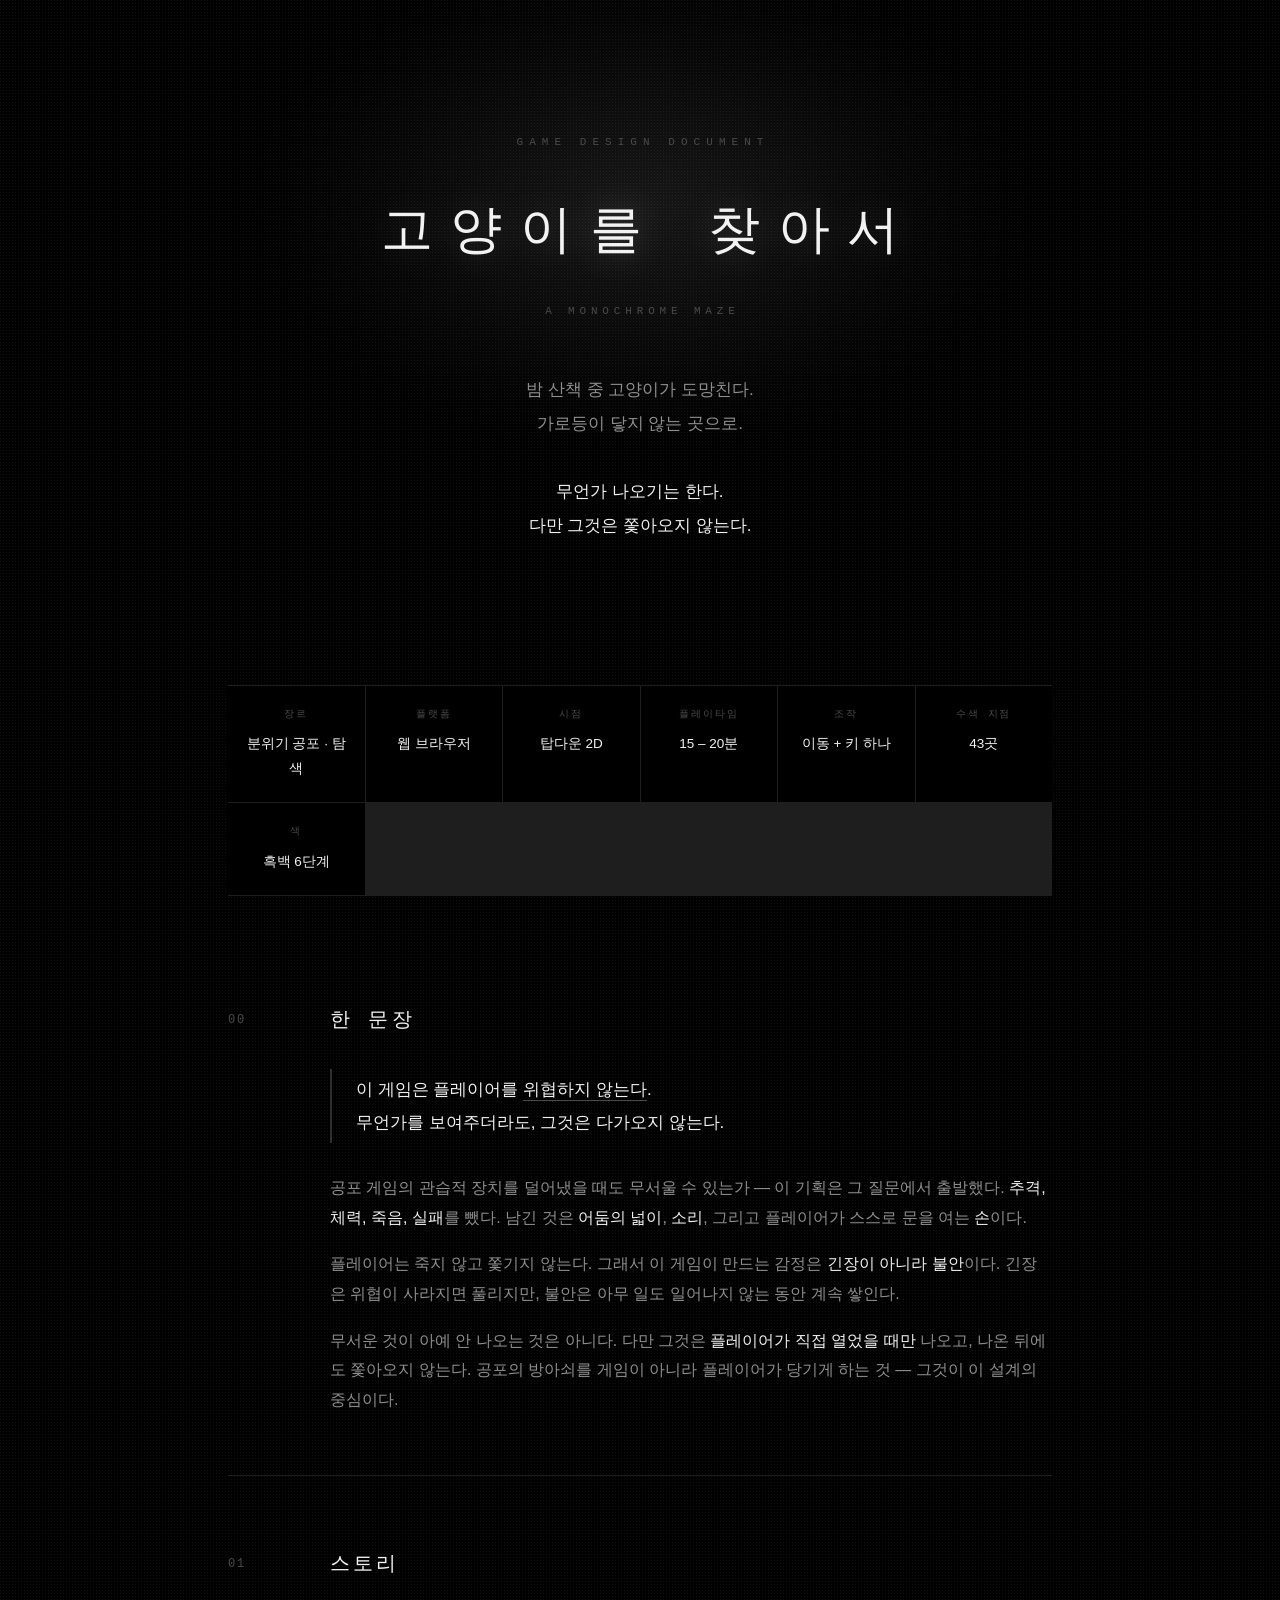
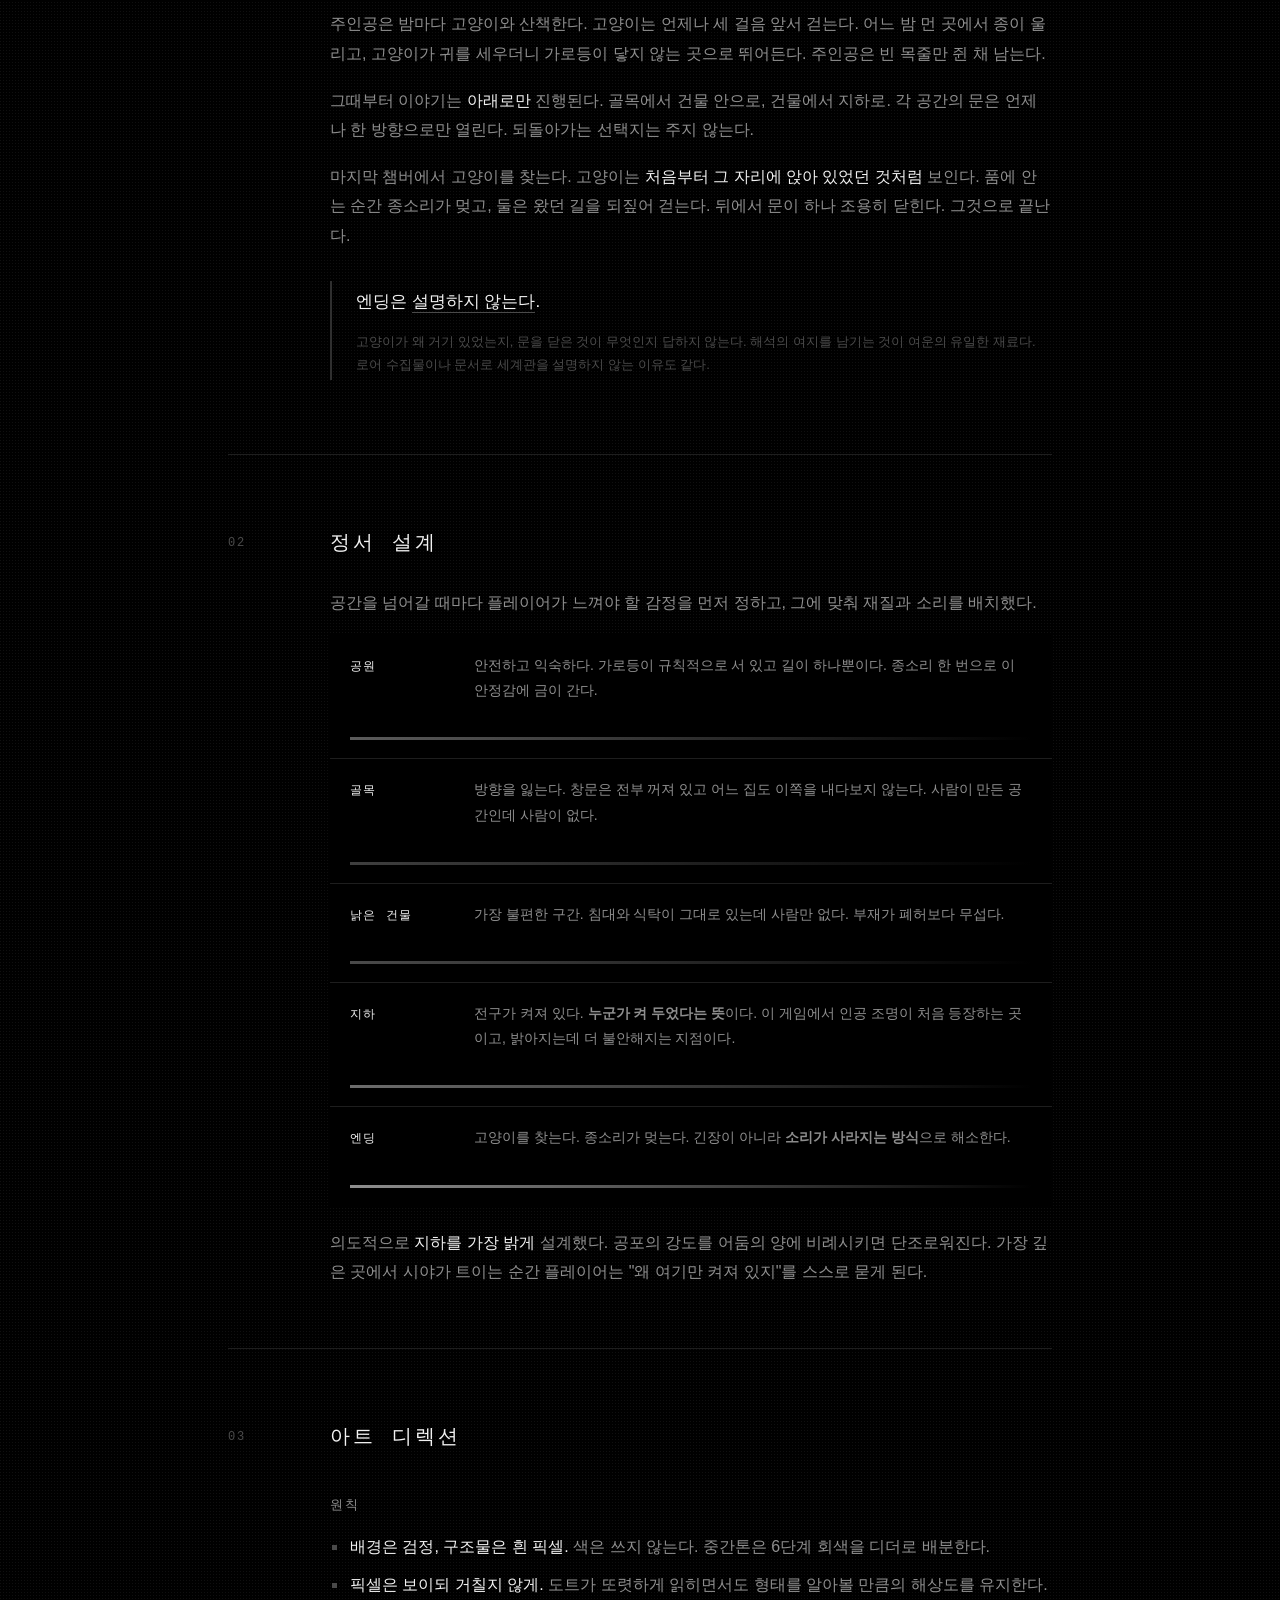
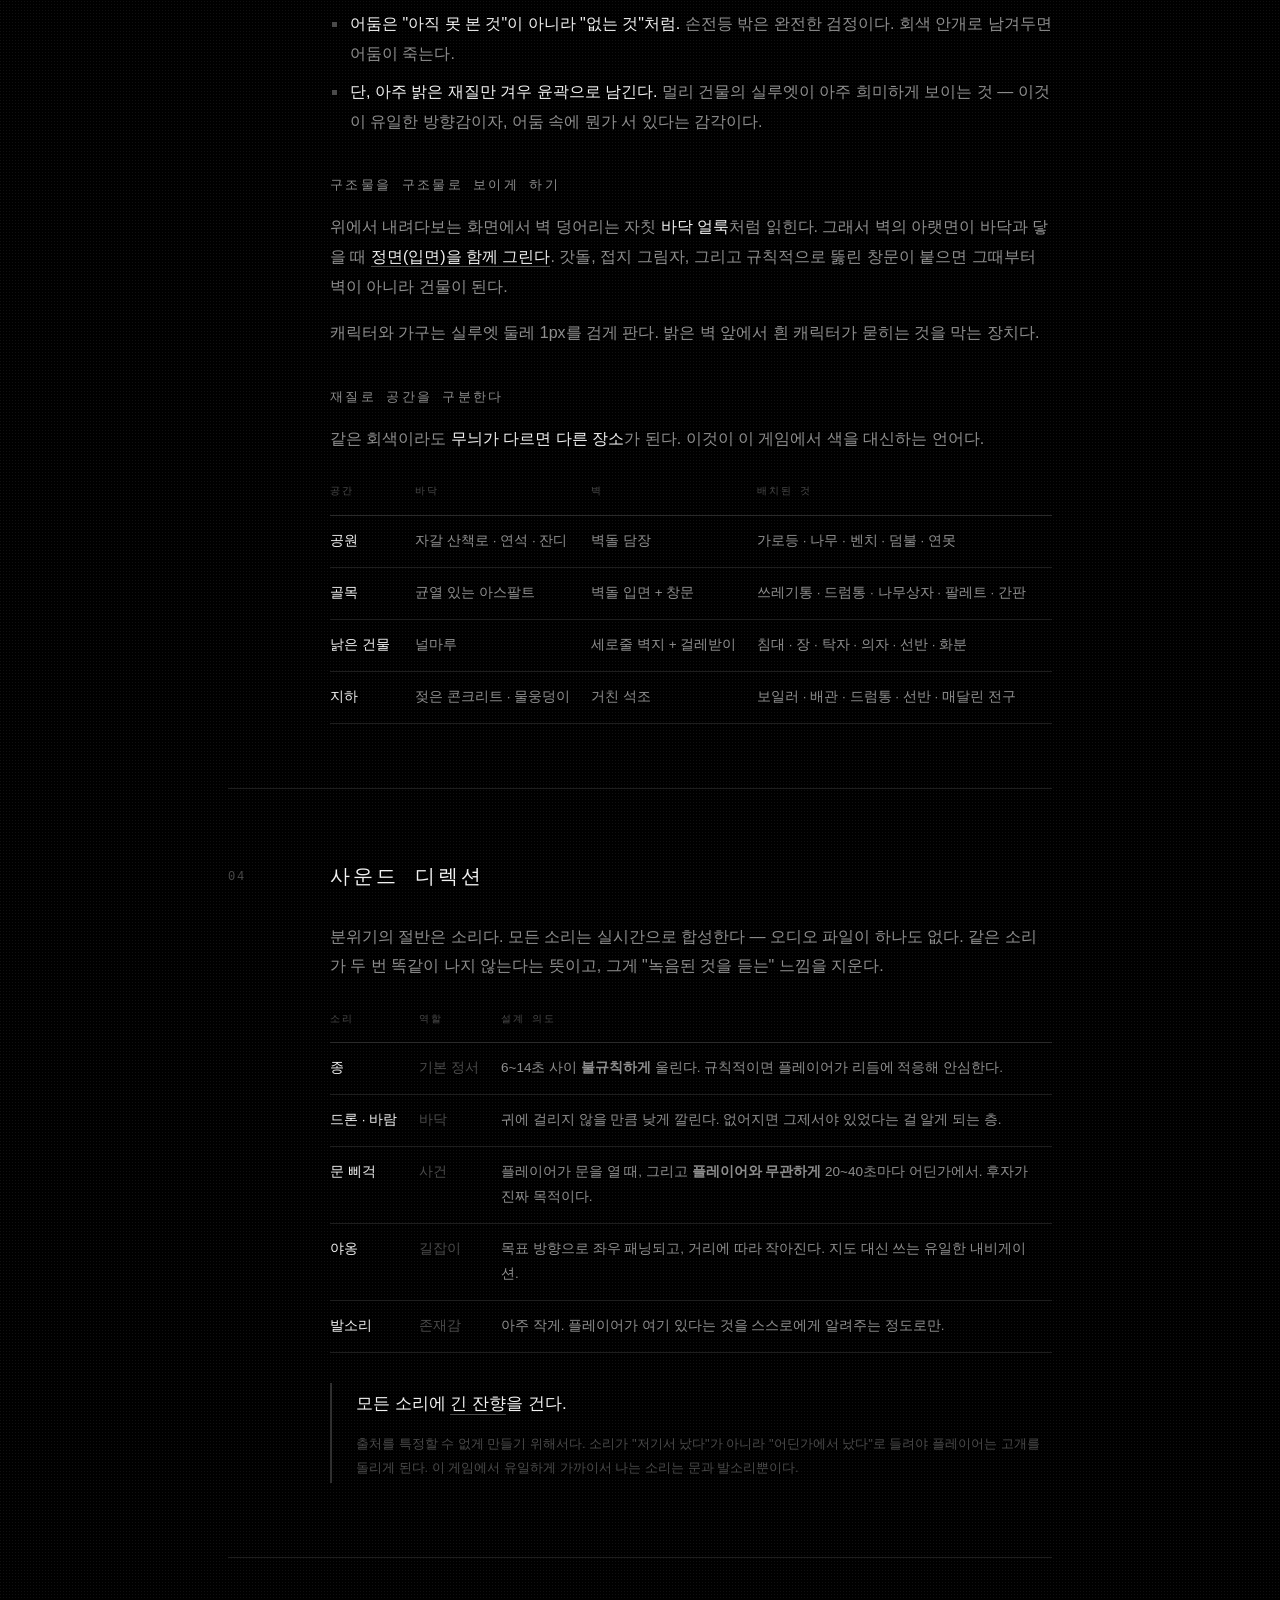
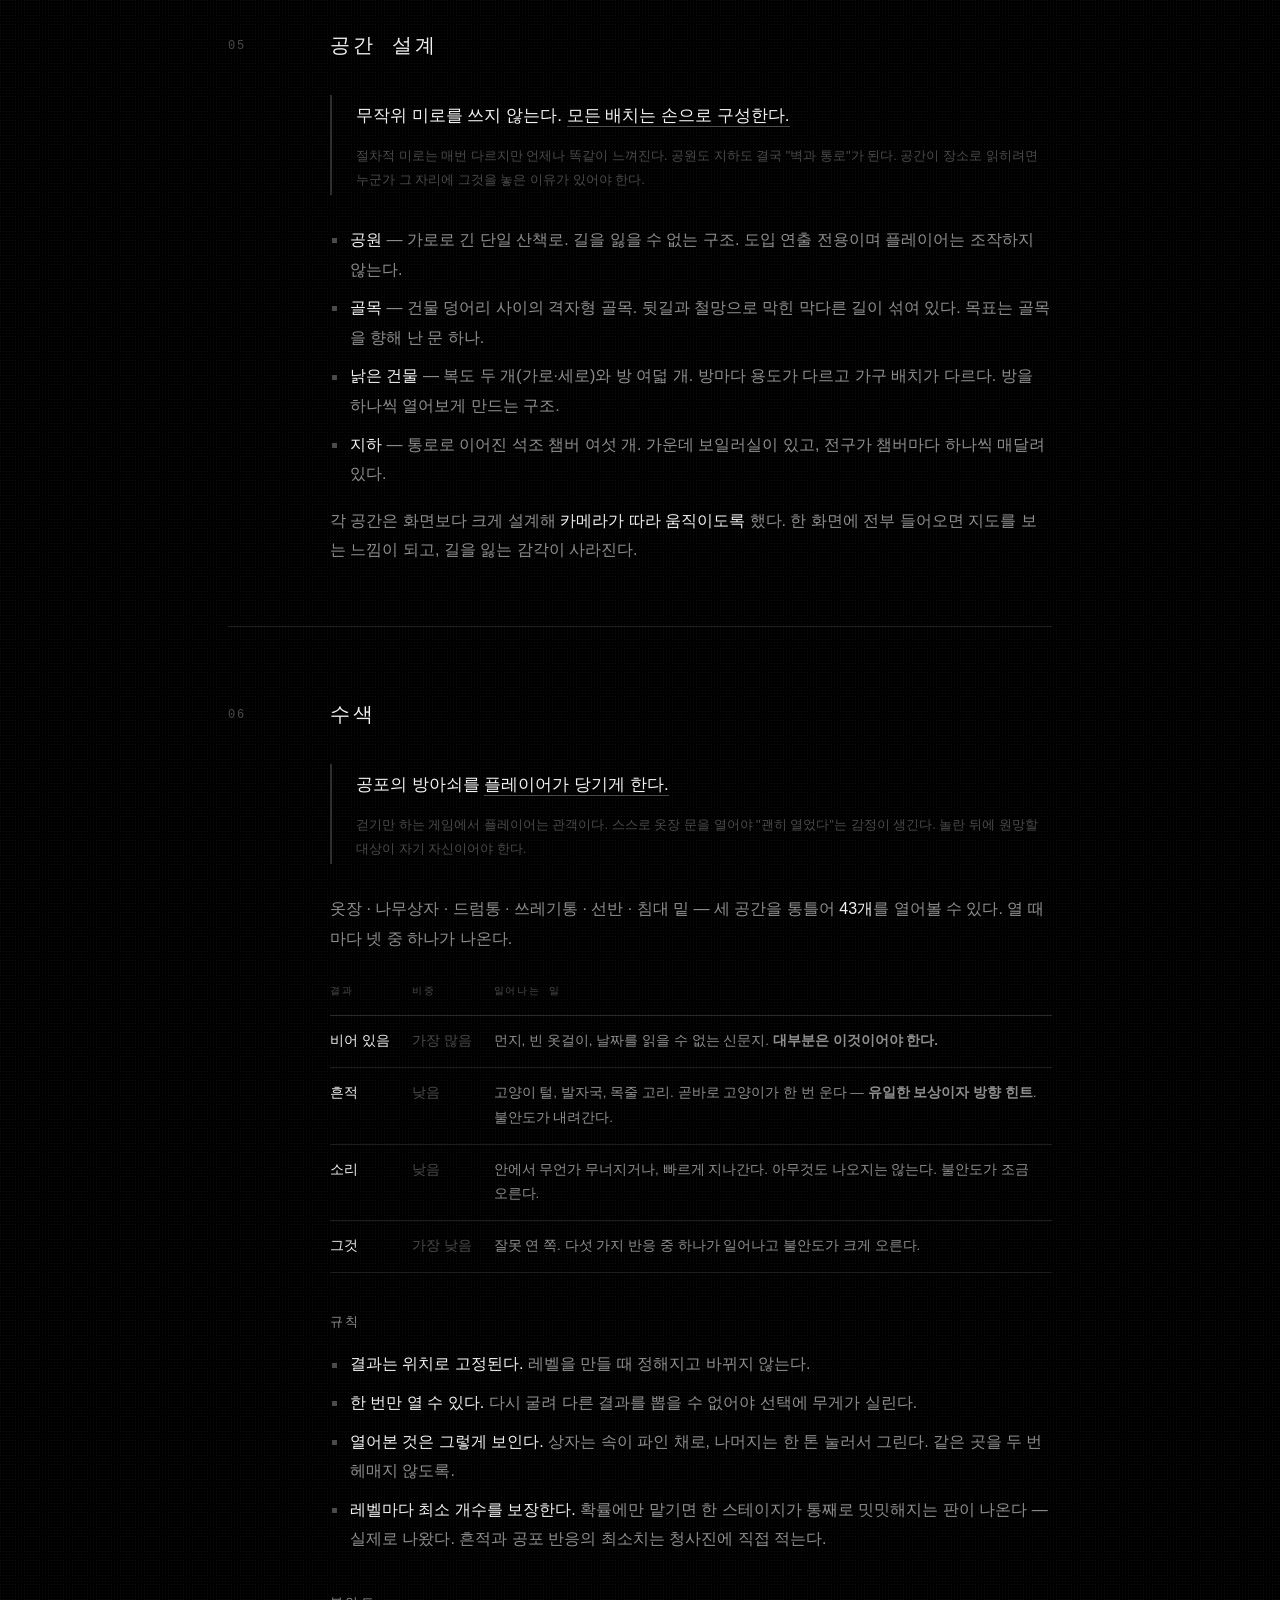
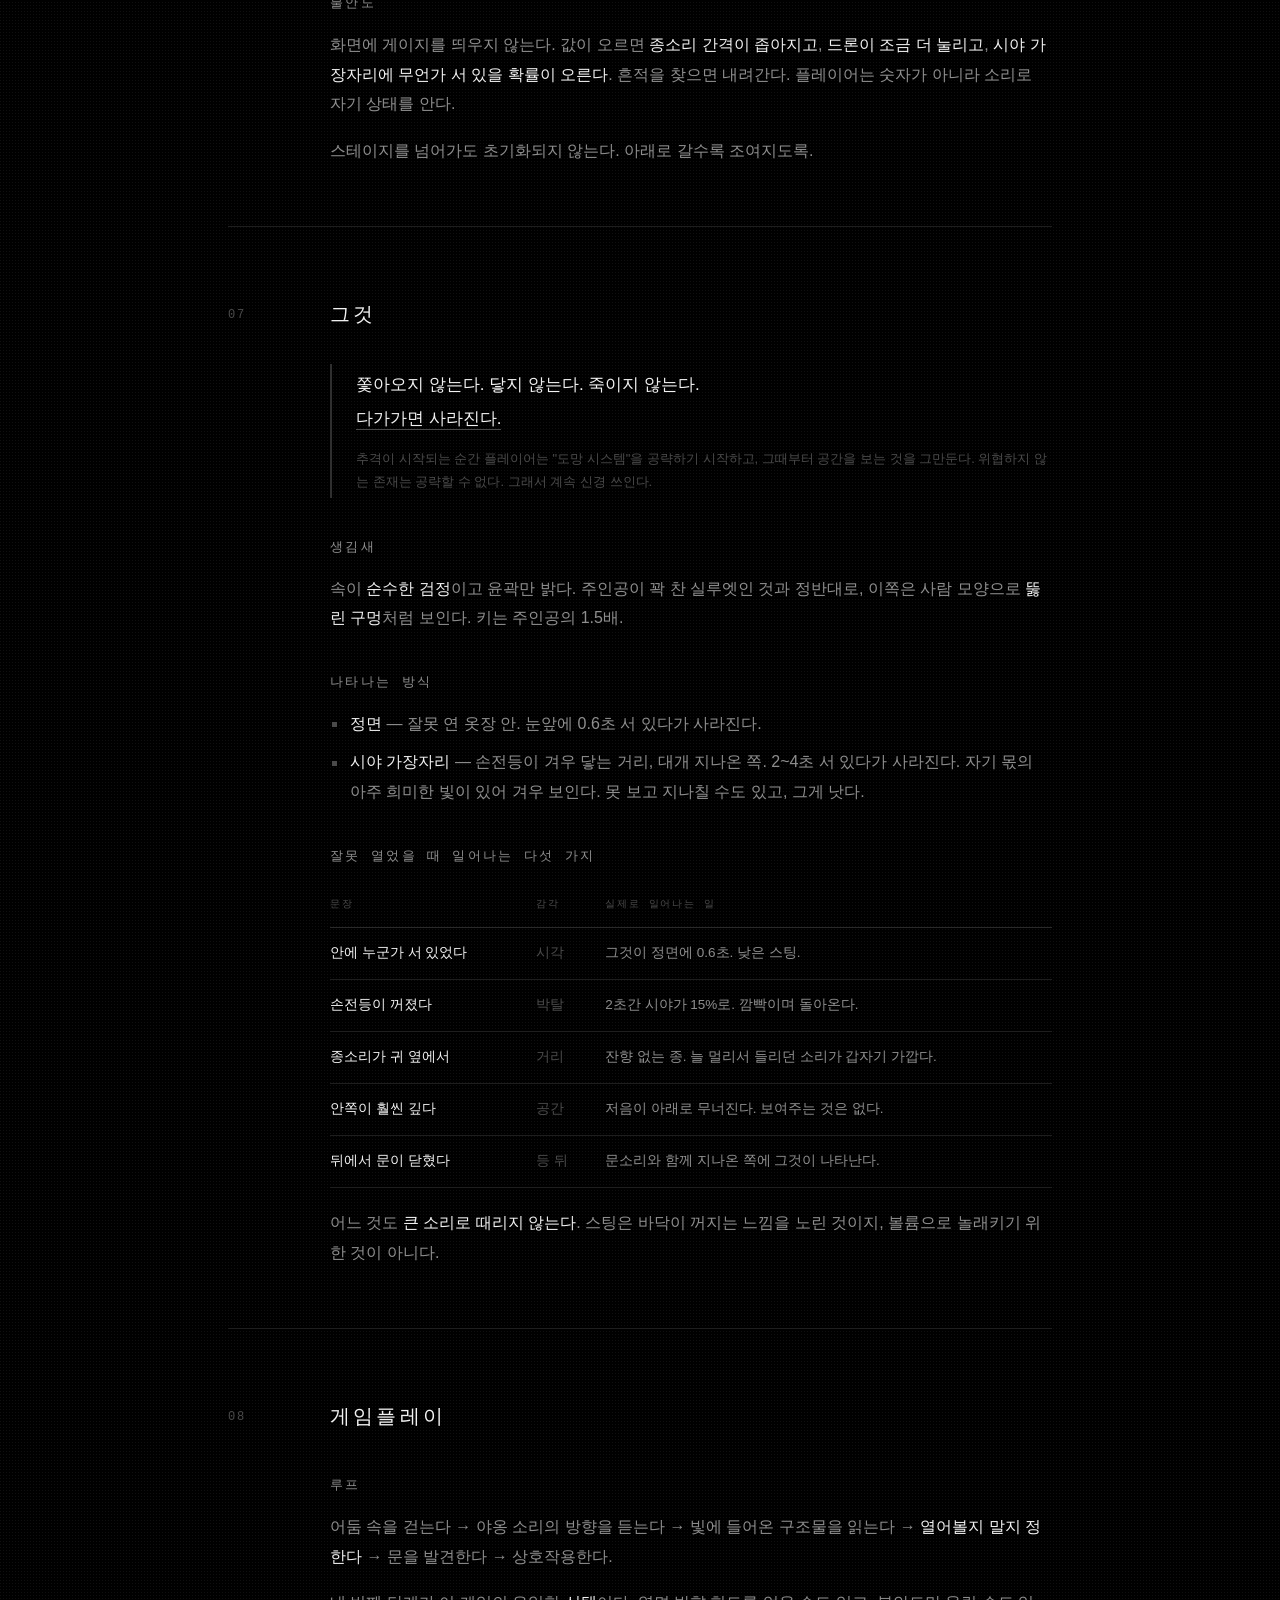
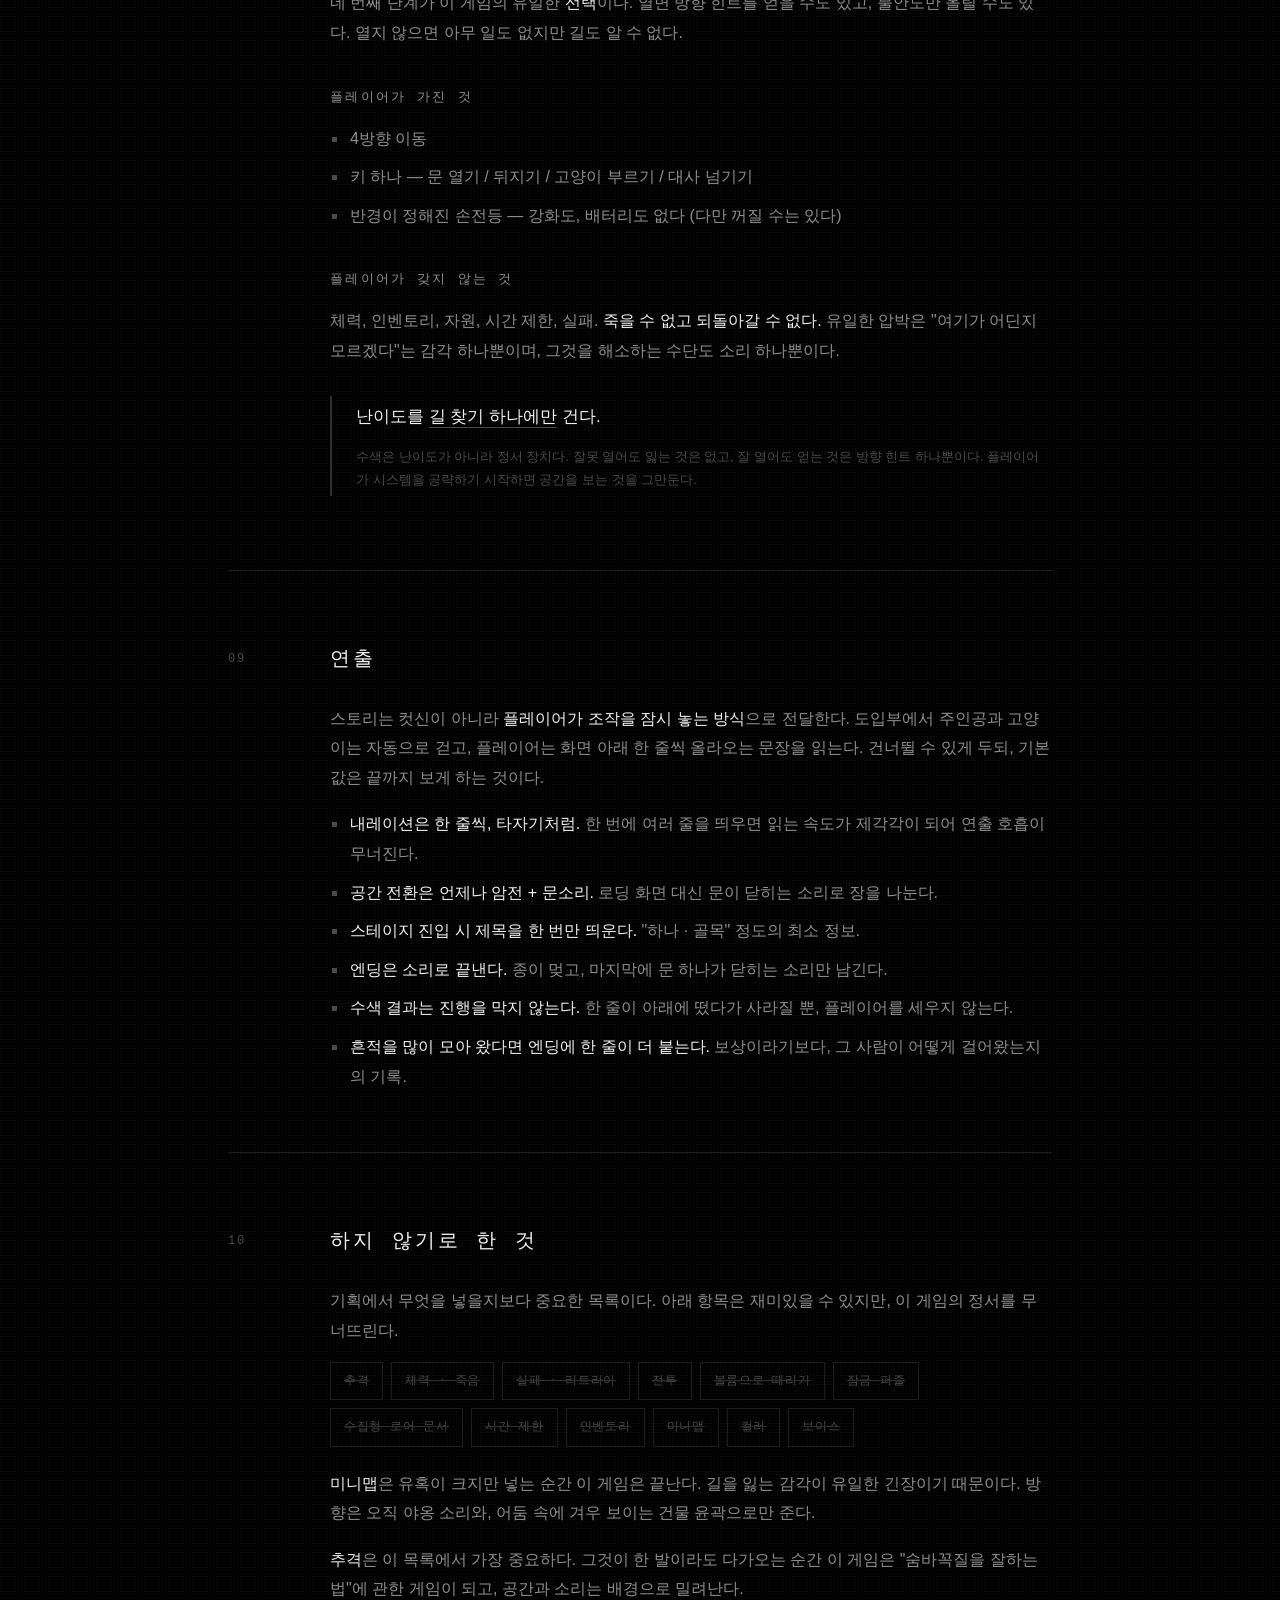
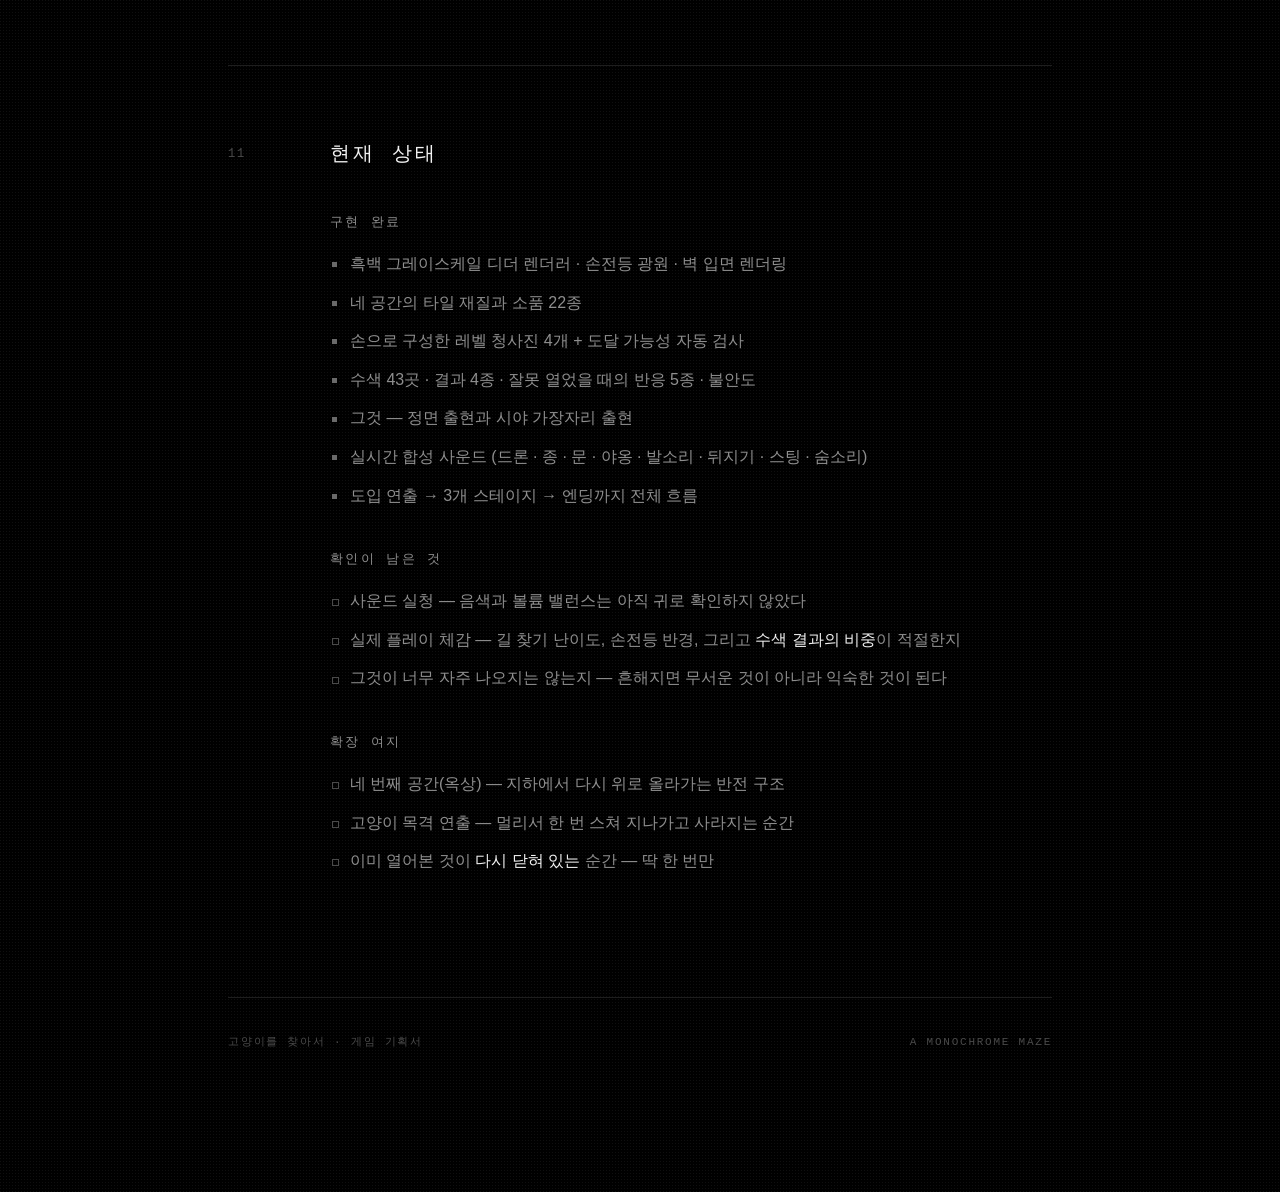
==== cat.html @ 1a2a1cd4 "수색과 '그것' 추가 — 공포의 방아쇠를 플레이어가 당기게 걷기만 하는 동안 플레이어는 관객이었다. 스스로 옷장을 열어야 '괜히 열었다'는 감정이 생긴다.  수색 - 옷장/상자/드" ====
<!doctype html>
<html lang="ko">
<head>
<meta charset="utf-8">
<meta name="viewport" content="width=device-width, initial-scale=1">
<title>고양이를 찾아서 — 게임 기획서</title>
<style>
  :root{
    --bg:#000;
    --ink:#f2f2f2;
    --dim:#8e8e8e;
    --faint:#4a4a4a;
    --line:#1e1e1e;
    --mono:"Nanum Gothic Coding","D2Coding",Consolas,"맑은 고딕","Malgun Gothic",monospace;
    --sans:"Pretendard","Apple SD Gothic Neo","맑은 고딕","Malgun Gothic",-apple-system,sans-serif;
  }
  *{margin:0;padding:0;box-sizing:border-box}

  body{
    background:var(--bg);
    color:var(--ink);
    font-family:var(--sans);
    font-size:16px;
    line-height:1.85;
    -webkit-font-smoothing:antialiased;

    /* 게임의 디더 화면을 옮겨온 배경 점자국.
       fixed 오버레이나 반복 그라디언트로 깔면 긴 문서에서 스크롤할 때마다
       래스터화 비용이 커진다. 3x3 타일 이미지 한 장으로 반복시킨다. */
    background-image:url("data:image/svg+xml,%3Csvg xmlns='http://www.w3.org/2000/svg' width='3' height='3'%3E%3Crect width='1' height='1' fill='%23fff' fill-opacity='.06'/%3E%3C/svg%3E");
  }

  .wrap{position:relative; z-index:1; max-width:880px; margin:0 auto; padding:0 28px 140px}

  /* ---------- 표지 ---------- */
  header{
    position:relative;
    padding:132px 0 64px;
    text-align:center;
    overflow:hidden;
  }
  header::before{           /* 손전등 광원 */
    content:"";
    position:absolute; left:50%; top:34%;
    width:820px; height:520px; transform:translate(-50%,-50%);
    background:radial-gradient(ellipse at center, rgba(255,255,255,.09) 0%, rgba(255,255,255,.03) 42%, transparent 68%);
    pointer-events:none;
  }
  header .kicker{
    position:relative;
    font-family:var(--mono); font-size:11px; letter-spacing:.55em; text-indent:.55em;
    color:var(--faint); margin-bottom:34px;
  }
  h1{
    position:relative;
    font-family:var(--mono); font-weight:400;
    font-size:clamp(28px,5.2vw,52px);
    letter-spacing:.34em; text-indent:.34em;
    text-shadow:0 0 40px rgba(255,255,255,.22);
  }
  header .en{
    position:relative;
    font-family:var(--mono); font-size:11px; letter-spacing:.44em; text-indent:.44em;
    color:var(--faint); margin-top:18px;
  }
  .logline{
    position:relative;
    margin:52px auto 0; max-width:560px;
    font-size:17px; line-height:2; color:var(--dim);
  }
  .logline b{color:var(--ink); font-weight:500}

  /* ---------- 메타 스트립 ---------- */
  .meta{
    display:grid; grid-template-columns:repeat(auto-fit,minmax(122px,1fr));
    gap:1px; background:var(--line);
    border-top:1px solid var(--line); border-bottom:1px solid var(--line);
    margin:78px 0 0;
  }
  .meta div{background:var(--bg); padding:20px 14px; text-align:center}
  .meta dt{
    font-family:var(--mono); font-size:9.5px; letter-spacing:.2em;
    color:var(--faint); margin-bottom:9px;
  }
  .meta dd{font-size:13.5px; color:var(--ink)}

  /* ---------- 섹션 ---------- */
  section{
    display:grid; grid-template-columns:76px 1fr; gap:0 26px;
    padding:70px 0 8px; border-top:1px solid var(--line); margin-top:36px;
  }
  section:first-of-type{border-top:none}
  .num{
    font-family:var(--mono); font-size:12px; letter-spacing:.14em;
    color:var(--faint); padding-top:7px;
  }
  h2{
    font-family:var(--mono); font-weight:400;
    font-size:20px; letter-spacing:.16em; margin-bottom:26px;
  }
  h3{
    font-family:var(--mono); font-weight:400;
    font-size:13px; letter-spacing:.18em; color:var(--dim);
    margin:38px 0 14px;
  }
  section > .body{min-width:0}
  p{margin-bottom:17px; color:var(--dim)}
  p strong{color:var(--ink); font-weight:500}
  em{color:var(--ink); font-style:normal; border-bottom:1px solid var(--faint); padding-bottom:1px}

  ul{list-style:none; margin:0 0 17px}
  li{position:relative; padding-left:20px; margin-bottom:9px; color:var(--dim)}
  li::before{
    content:""; position:absolute; left:2px; top:.82em;
    width:5px; height:5px; background:var(--faint);
  }
  li strong{color:var(--ink); font-weight:500}

  /* ---------- 인용 / 원칙 ---------- */
  .principle{
    border-left:2px solid #2f2f2f;
    padding:4px 0 4px 24px; margin:30px 0;
  }
  .principle p{color:var(--ink); font-size:17px; line-height:1.95; margin:0}
  .principle small{
    display:block; margin-top:12px; color:var(--faint);
    font-size:13px; line-height:1.8;
  }

  /* ---------- 표 ---------- */
  .scroll{overflow-x:auto; margin:0 0 20px}
  table{border-collapse:collapse; width:100%; min-width:520px; font-size:13.5px}
  th,td{text-align:left; padding:13px 14px 13px 0; vertical-align:top; border-bottom:1px solid var(--line)}
  th{
    font-family:var(--mono); font-weight:400; font-size:10px;
    letter-spacing:.18em; color:var(--faint); white-space:nowrap;
    border-bottom:1px solid #2a2a2a;
  }
  td{color:var(--dim)}
  td:first-child{color:var(--ink); white-space:nowrap; padding-right:22px}
  /* 좁은 라벨 열이 두 줄로 접히지 않게 */
  table.k td:nth-child(2){white-space:nowrap; color:var(--faint); padding-right:22px}

  /* ---------- 아크 다이어그램 ---------- */
  .arc{display:grid; gap:1px; background:var(--line); margin:6px 0 22px}
  .arc > div{
    background:var(--bg); padding:18px 20px;
    display:grid; grid-template-columns:104px 1fr; gap:20px; align-items:baseline;
  }
  .arc .t{font-family:var(--mono); font-size:12px; letter-spacing:.12em; color:var(--ink)}
  .arc .d{font-size:14px; color:var(--dim); line-height:1.8}
  .arc .bar{
    grid-column:1 / -1; height:3px; margin-top:14px;
    background:linear-gradient(to right, var(--lv, #333), transparent);
  }

  /* ---------- 안 하기로 한 것 ---------- */
  .no{display:flex; flex-wrap:wrap; gap:8px; margin:4px 0 22px}
  .no span{
    font-family:var(--mono); font-size:12px; letter-spacing:.06em;
    color:var(--faint); border:1px solid var(--line);
    padding:7px 13px; text-decoration:line-through;
    text-decoration-color:#2e2e2e;
  }

  /* ---------- 상태 ---------- */
  .status li::before{background:#6a6a6a}
  .status .open::before{background:transparent; border:1px solid var(--faint); width:5px; height:5px}

  footer{
    margin-top:96px; padding-top:34px; border-top:1px solid var(--line);
    font-family:var(--mono); font-size:11px; letter-spacing:.16em;
    color:var(--faint); display:flex; justify-content:space-between; flex-wrap:wrap; gap:12px;
  }

  @media (max-width:680px){
    section{grid-template-columns:1fr; gap:0}
    .num{padding:0 0 10px}
    .arc > div{grid-template-columns:1fr; gap:6px}
    header{padding:84px 0 48px}
  }
</style>
</head>
<body>
<div class="wrap">

  <header>
    <div class="kicker">GAME  DESIGN  DOCUMENT</div>
    <h1>고양이를 찾아서</h1>
    <div class="en">A  MONOCHROME  MAZE</div>
    <p class="logline">
      밤 산책 중 고양이가 도망친다.<br>
      가로등이 닿지 않는 곳으로.<br><br>
      <b>무언가 나오기는 한다.<br>다만 그것은 쫓아오지 않는다.</b>
    </p>
  </header>

  <dl class="meta">
    <div><dt>장르</dt><dd>분위기 공포 · 탐색</dd></div>
    <div><dt>플랫폼</dt><dd>웹 브라우저</dd></div>
    <div><dt>시점</dt><dd>탑다운 2D</dd></div>
    <div><dt>플레이타임</dt><dd>15 – 20분</dd></div>
    <div><dt>조작</dt><dd>이동 + 키 하나</dd></div>
    <div><dt>수색 지점</dt><dd>43곳</dd></div>
    <div><dt>색</dt><dd>흑백 6단계</dd></div>
  </dl>

  <!-- 00 -->
  <section>
    <div class="num">00</div>
    <div class="body">
      <h2>한 문장</h2>
      <div class="principle">
        <p>이 게임은 플레이어를 <em>위협하지 않는다</em>.<br>무언가를 보여주더라도, 그것은 다가오지 않는다.</p>
      </div>
      <p>
        공포 게임의 관습적 장치를 덜어냈을 때도 무서울 수 있는가 — 이 기획은 그 질문에서 출발했다.
        <strong>추격, 체력, 죽음, 실패</strong>를 뺐다. 남긴 것은 <strong>어둠의 넓이</strong>, <strong>소리</strong>,
        그리고 플레이어가 스스로 문을 여는 <strong>손</strong>이다.
      </p>
      <p>
        플레이어는 죽지 않고 쫓기지 않는다. 그래서 이 게임이 만드는 감정은 <strong>긴장이 아니라 불안</strong>이다.
        긴장은 위협이 사라지면 풀리지만, 불안은 아무 일도 일어나지 않는 동안 계속 쌓인다.
      </p>
      <p>
        무서운 것이 아예 안 나오는 것은 아니다. 다만 그것은 <strong>플레이어가 직접 열었을 때만</strong> 나오고,
        나온 뒤에도 쫓아오지 않는다. 공포의 방아쇠를 게임이 아니라 플레이어가 당기게 하는 것 — 그것이 이 설계의 중심이다.
      </p>
    </div>
  </section>

  <!-- 01 -->
  <section>
    <div class="num">01</div>
    <div class="body">
      <h2>스토리</h2>
      <p>
        주인공은 밤마다 고양이와 산책한다. 고양이는 언제나 세 걸음 앞서 걷는다.
        어느 밤 먼 곳에서 종이 울리고, 고양이가 귀를 세우더니 가로등이 닿지 않는 곳으로 뛰어든다.
        주인공은 빈 목줄만 쥔 채 남는다.
      </p>
      <p>
        그때부터 이야기는 <strong>아래로만</strong> 진행된다. 골목에서 건물 안으로, 건물에서 지하로.
        각 공간의 문은 언제나 한 방향으로만 열린다. 되돌아가는 선택지는 주지 않는다.
      </p>
      <p>
        마지막 챔버에서 고양이를 찾는다. 고양이는 <strong>처음부터 그 자리에 앉아 있었던 것처럼</strong> 보인다.
        품에 안는 순간 종소리가 멎고, 둘은 왔던 길을 되짚어 걷는다.
        뒤에서 문이 하나 조용히 닫힌다. 그것으로 끝난다.
      </p>
      <div class="principle">
        <p>엔딩은 <em>설명하지 않는다</em>.</p>
        <small>
          고양이가 왜 거기 있었는지, 문을 닫은 것이 무엇인지 답하지 않는다.
          해석의 여지를 남기는 것이 여운의 유일한 재료다. 로어 수집물이나 문서로 세계관을 설명하지 않는 이유도 같다.
        </small>
      </div>
    </div>
  </section>

  <!-- 02 -->
  <section>
    <div class="num">02</div>
    <div class="body">
      <h2>정서 설계</h2>
      <p>공간을 넘어갈 때마다 플레이어가 느껴야 할 감정을 먼저 정하고, 그에 맞춰 재질과 소리를 배치했다.</p>

      <div class="arc">
        <div style="--lv:#5c5c5c">
          <span class="t">공원</span>
          <span class="d">안전하고 익숙하다. 가로등이 규칙적으로 서 있고 길이 하나뿐이다. 종소리 한 번으로 이 안정감에 금이 간다.</span>
          <div class="bar"></div>
        </div>
        <div style="--lv:#3f3f3f">
          <span class="t">골목</span>
          <span class="d">방향을 잃는다. 창문은 전부 꺼져 있고 어느 집도 이쪽을 내다보지 않는다. 사람이 만든 공간인데 사람이 없다.</span>
          <div class="bar"></div>
        </div>
        <div style="--lv:#4a4a4a">
          <span class="t">낡은 건물</span>
          <span class="d">가장 불편한 구간. 침대와 식탁이 그대로 있는데 사람만 없다. 부재가 폐허보다 무섭다.</span>
          <div class="bar"></div>
        </div>
        <div style="--lv:#6e6e6e">
          <span class="t">지하</span>
          <span class="d">전구가 켜져 있다. <strong>누군가 켜 두었다는 뜻</strong>이다. 이 게임에서 인공 조명이 처음 등장하는 곳이고, 밝아지는데 더 불안해지는 지점이다.</span>
          <div class="bar"></div>
        </div>
        <div style="--lv:#8f8f8f">
          <span class="t">엔딩</span>
          <span class="d">고양이를 찾는다. 종소리가 멎는다. 긴장이 아니라 <strong>소리가 사라지는 방식</strong>으로 해소한다.</span>
          <div class="bar"></div>
        </div>
      </div>

      <p>
        의도적으로 <strong>지하를 가장 밝게</strong> 설계했다. 공포의 강도를 어둠의 양에 비례시키면 단조로워진다.
        가장 깊은 곳에서 시야가 트이는 순간 플레이어는 "왜 여기만 켜져 있지"를 스스로 묻게 된다.
      </p>
    </div>
  </section>

  <!-- 03 -->
  <section>
    <div class="num">03</div>
    <div class="body">
      <h2>아트 디렉션</h2>

      <h3>원칙</h3>
      <ul>
        <li><strong>배경은 검정, 구조물은 흰 픽셀.</strong> 색은 쓰지 않는다. 중간톤은 6단계 회색을 디더로 배분한다.</li>
        <li><strong>픽셀은 보이되 거칠지 않게.</strong> 도트가 또렷하게 읽히면서도 형태를 알아볼 만큼의 해상도를 유지한다.</li>
        <li><strong>어둠은 "아직 못 본 것"이 아니라 "없는 것"처럼.</strong> 손전등 밖은 완전한 검정이다. 회색 안개로 남겨두면 어둠이 죽는다.</li>
        <li><strong>단, 아주 밝은 재질만 겨우 윤곽으로 남긴다.</strong> 멀리 건물의 실루엣이 아주 희미하게 보이는 것 — 이것이 유일한 방향감이자, 어둠 속에 뭔가 서 있다는 감각이다.</li>
      </ul>

      <h3>구조물을 구조물로 보이게 하기</h3>
      <p>
        위에서 내려다보는 화면에서 벽 덩어리는 자칫 <strong>바닥 얼룩</strong>처럼 읽힌다.
        그래서 벽의 아랫면이 바닥과 닿을 때 <em>정면(입면)을 함께 그린다</em>.
        갓돌, 접지 그림자, 그리고 규칙적으로 뚫린 창문이 붙으면 그때부터 벽이 아니라 건물이 된다.
      </p>
      <p>
        캐릭터와 가구는 실루엣 둘레 1px를 검게 판다. 밝은 벽 앞에서 흰 캐릭터가 묻히는 것을 막는 장치다.
      </p>

      <h3>재질로 공간을 구분한다</h3>
      <p>
        같은 회색이라도 <strong>무늬가 다르면 다른 장소</strong>가 된다. 이것이 이 게임에서 색을 대신하는 언어다.
      </p>
      <div class="scroll">
        <table>
          <thead><tr><th>공간</th><th>바닥</th><th>벽</th><th>배치된 것</th></tr></thead>
          <tbody>
            <tr><td>공원</td><td>자갈 산책로 · 연석 · 잔디</td><td>벽돌 담장</td><td>가로등 · 나무 · 벤치 · 덤불 · 연못</td></tr>
            <tr><td>골목</td><td>균열 있는 아스팔트</td><td>벽돌 입면 + 창문</td><td>쓰레기통 · 드럼통 · 나무상자 · 팔레트 · 간판</td></tr>
            <tr><td>낡은 건물</td><td>널마루</td><td>세로줄 벽지 + 걸레받이</td><td>침대 · 장 · 탁자 · 의자 · 선반 · 화분</td></tr>
            <tr><td>지하</td><td>젖은 콘크리트 · 물웅덩이</td><td>거친 석조</td><td>보일러 · 배관 · 드럼통 · 선반 · 매달린 전구</td></tr>
          </tbody>
        </table>
      </div>
    </div>
  </section>

  <!-- 04 -->
  <section>
    <div class="num">04</div>
    <div class="body">
      <h2>사운드 디렉션</h2>
      <p>
        분위기의 절반은 소리다. 모든 소리는 실시간으로 합성한다 — 오디오 파일이 하나도 없다.
        같은 소리가 두 번 똑같이 나지 않는다는 뜻이고, 그게 "녹음된 것을 듣는" 느낌을 지운다.
      </p>

      <div class="scroll">
        <table class="k">
          <thead><tr><th>소리</th><th>역할</th><th>설계 의도</th></tr></thead>
          <tbody>
            <tr>
              <td>종</td><td>기본 정서</td>
              <td>6~14초 사이 <strong>불규칙하게</strong> 울린다. 규칙적이면 플레이어가 리듬에 적응해 안심한다.</td>
            </tr>
            <tr>
              <td>드론 · 바람</td><td>바닥</td>
              <td>귀에 걸리지 않을 만큼 낮게 깔린다. 없어지면 그제서야 있었다는 걸 알게 되는 층.</td>
            </tr>
            <tr>
              <td>문 삐걱</td><td>사건</td>
              <td>플레이어가 문을 열 때, 그리고 <strong>플레이어와 무관하게</strong> 20~40초마다 어딘가에서. 후자가 진짜 목적이다.</td>
            </tr>
            <tr>
              <td>야옹</td><td>길잡이</td>
              <td>목표 방향으로 좌우 패닝되고, 거리에 따라 작아진다. 지도 대신 쓰는 유일한 내비게이션.</td>
            </tr>
            <tr>
              <td>발소리</td><td>존재감</td>
              <td>아주 작게. 플레이어가 여기 있다는 것을 스스로에게 알려주는 정도로만.</td>
            </tr>
          </tbody>
        </table>
      </div>

      <div class="principle">
        <p>모든 소리에 <em>긴 잔향</em>을 건다.</p>
        <small>
          출처를 특정할 수 없게 만들기 위해서다. 소리가 "저기서 났다"가 아니라 "어딘가에서 났다"로 들려야
          플레이어는 고개를 돌리게 된다. 이 게임에서 유일하게 가까이서 나는 소리는 문과 발소리뿐이다.
        </small>
      </div>
    </div>
  </section>

  <!-- 05 -->
  <section>
    <div class="num">05</div>
    <div class="body">
      <h2>공간 설계</h2>
      <div class="principle">
        <p>무작위 미로를 쓰지 않는다. <em>모든 배치는 손으로 구성한다.</em></p>
        <small>
          절차적 미로는 매번 다르지만 언제나 똑같이 느껴진다. 공원도 지하도 결국 "벽과 통로"가 된다.
          공간이 장소로 읽히려면 누군가 그 자리에 그것을 놓은 이유가 있어야 한다.
        </small>
      </div>

      <ul>
        <li><strong>공원</strong> — 가로로 긴 단일 산책로. 길을 잃을 수 없는 구조. 도입 연출 전용이며 플레이어는 조작하지 않는다.</li>
        <li><strong>골목</strong> — 건물 덩어리 사이의 격자형 골목. 뒷길과 철망으로 막힌 막다른 길이 섞여 있다. 목표는 골목을 향해 난 문 하나.</li>
        <li><strong>낡은 건물</strong> — 복도 두 개(가로·세로)와 방 여덟 개. 방마다 용도가 다르고 가구 배치가 다르다. 방을 하나씩 열어보게 만드는 구조.</li>
        <li><strong>지하</strong> — 통로로 이어진 석조 챔버 여섯 개. 가운데 보일러실이 있고, 전구가 챔버마다 하나씩 매달려 있다.</li>
      </ul>

      <p>
        각 공간은 화면보다 크게 설계해 <strong>카메라가 따라 움직이도록</strong> 했다.
        한 화면에 전부 들어오면 지도를 보는 느낌이 되고, 길을 잃는 감각이 사라진다.
      </p>
    </div>
  </section>

  <!-- 06 -->
  <section>
    <div class="num">06</div>
    <div class="body">
      <h2>수색</h2>
      <div class="principle">
        <p>공포의 방아쇠를 <em>플레이어가 당기게 한다.</em></p>
        <small>
          걷기만 하는 게임에서 플레이어는 관객이다. 스스로 옷장 문을 열어야
          "괜히 열었다"는 감정이 생긴다. 놀란 뒤에 원망할 대상이 자기 자신이어야 한다.
        </small>
      </div>

      <p>
        옷장 · 나무상자 · 드럼통 · 쓰레기통 · 선반 · 침대 밑 — 세 공간을 통틀어 <strong>43개</strong>를 열어볼 수 있다.
        열 때마다 넷 중 하나가 나온다.
      </p>

      <div class="scroll">
        <table class="k">
          <thead><tr><th>결과</th><th>비중</th><th>일어나는 일</th></tr></thead>
          <tbody>
            <tr><td>비어 있음</td><td>가장 많음</td>
              <td>먼지, 빈 옷걸이, 날짜를 읽을 수 없는 신문지. <strong>대부분은 이것이어야 한다.</strong></td></tr>
            <tr><td>흔적</td><td>낮음</td>
              <td>고양이 털, 발자국, 목줄 고리. 곧바로 고양이가 한 번 운다 — <strong>유일한 보상이자 방향 힌트</strong>. 불안도가 내려간다.</td></tr>
            <tr><td>소리</td><td>낮음</td>
              <td>안에서 무언가 무너지거나, 빠르게 지나간다. 아무것도 나오지는 않는다. 불안도가 조금 오른다.</td></tr>
            <tr><td>그것</td><td>가장 낮음</td>
              <td>잘못 연 쪽. 다섯 가지 반응 중 하나가 일어나고 불안도가 크게 오른다.</td></tr>
          </tbody>
        </table>
      </div>

      <h3>규칙</h3>
      <ul>
        <li><strong>결과는 위치로 고정된다.</strong> 레벨을 만들 때 정해지고 바뀌지 않는다.</li>
        <li><strong>한 번만 열 수 있다.</strong> 다시 굴려 다른 결과를 뽑을 수 없어야 선택에 무게가 실린다.</li>
        <li><strong>열어본 것은 그렇게 보인다.</strong> 상자는 속이 파인 채로, 나머지는 한 톤 눌러서 그린다. 같은 곳을 두 번 헤매지 않도록.</li>
        <li><strong>레벨마다 최소 개수를 보장한다.</strong> 확률에만 맡기면 한 스테이지가 통째로 밋밋해지는 판이 나온다 — 실제로 나왔다. 흔적과 공포 반응의 최소치는 청사진에 직접 적는다.</li>
      </ul>

      <h3>불안도</h3>
      <p>
        화면에 게이지를 띄우지 않는다. 값이 오르면 <strong>종소리 간격이 좁아지고</strong>,
        <strong>드론이 조금 더 눌리고</strong>, <strong>시야 가장자리에 무언가 서 있을 확률이 오른다</strong>.
        흔적을 찾으면 내려간다. 플레이어는 숫자가 아니라 소리로 자기 상태를 안다.
      </p>
      <p>
        스테이지를 넘어가도 초기화되지 않는다. 아래로 갈수록 조여지도록.
      </p>
    </div>
  </section>

  <!-- 07 -->
  <section>
    <div class="num">07</div>
    <div class="body">
      <h2>그것</h2>

      <div class="principle">
        <p>쫓아오지 않는다. 닿지 않는다. 죽이지 않는다.<br><em>다가가면 사라진다.</em></p>
        <small>
          추격이 시작되는 순간 플레이어는 "도망 시스템"을 공략하기 시작하고, 그때부터 공간을 보는 것을 그만둔다.
          위협하지 않는 존재는 공략할 수 없다. 그래서 계속 신경 쓰인다.
        </small>
      </div>

      <h3>생김새</h3>
      <p>
        속이 <strong>순수한 검정</strong>이고 윤곽만 밝다. 주인공이 꽉 찬 실루엣인 것과 정반대로,
        이쪽은 사람 모양으로 <strong>뚫린 구멍</strong>처럼 보인다. 키는 주인공의 1.5배.
      </p>

      <h3>나타나는 방식</h3>
      <ul>
        <li><strong>정면</strong> — 잘못 연 옷장 안. 눈앞에 0.6초 서 있다가 사라진다.</li>
        <li><strong>시야 가장자리</strong> — 손전등이 겨우 닿는 거리, 대개 지나온 쪽. 2~4초 서 있다가 사라진다. 자기 몫의 아주 희미한 빛이 있어 겨우 보인다. 못 보고 지나칠 수도 있고, 그게 낫다.</li>
      </ul>

      <h3>잘못 열었을 때 일어나는 다섯 가지</h3>
      <div class="scroll">
        <table class="k">
          <thead><tr><th>문장</th><th>감각</th><th>실제로 일어나는 일</th></tr></thead>
          <tbody>
            <tr><td>안에 누군가 서 있었다</td><td>시각</td><td>그것이 정면에 0.6초. 낮은 스팅.</td></tr>
            <tr><td>손전등이 꺼졌다</td><td>박탈</td><td>2초간 시야가 15%로. 깜빡이며 돌아온다.</td></tr>
            <tr><td>종소리가 귀 옆에서</td><td>거리</td><td>잔향 없는 종. 늘 멀리서 들리던 소리가 갑자기 가깝다.</td></tr>
            <tr><td>안쪽이 훨씬 깊다</td><td>공간</td><td>저음이 아래로 무너진다. 보여주는 것은 없다.</td></tr>
            <tr><td>뒤에서 문이 닫혔다</td><td>등 뒤</td><td>문소리와 함께 지나온 쪽에 그것이 나타난다.</td></tr>
          </tbody>
        </table>
      </div>
      <p>
        어느 것도 <strong>큰 소리로 때리지 않는다</strong>. 스팅은 바닥이 꺼지는 느낌을 노린 것이지,
        볼륨으로 놀래키기 위한 것이 아니다.
      </p>
    </div>
  </section>

  <!-- 08 -->
  <section>
    <div class="num">08</div>
    <div class="body">
      <h2>게임플레이</h2>

      <h3>루프</h3>
      <p>
        어둠 속을 걷는다 → 야옹 소리의 방향을 듣는다 → 빛에 들어온 구조물을 읽는다 →
        <strong>열어볼지 말지 정한다</strong> → 문을 발견한다 → 상호작용한다.
      </p>
      <p>
        네 번째 단계가 이 게임의 유일한 <strong>선택</strong>이다. 열면 방향 힌트를 얻을 수도 있고,
        불안도만 올릴 수도 있다. 열지 않으면 아무 일도 없지만 길도 알 수 없다.
      </p>

      <h3>플레이어가 가진 것</h3>
      <ul>
        <li>4방향 이동</li>
        <li>키 하나 — 문 열기 / 뒤지기 / 고양이 부르기 / 대사 넘기기</li>
        <li>반경이 정해진 손전등 — 강화도, 배터리도 없다 (다만 꺼질 수는 있다)</li>
      </ul>

      <h3>플레이어가 갖지 않는 것</h3>
      <p>
        체력, 인벤토리, 자원, 시간 제한, 실패. <strong>죽을 수 없고 되돌아갈 수 없다.</strong>
        유일한 압박은 "여기가 어딘지 모르겠다"는 감각 하나뿐이며, 그것을 해소하는 수단도 소리 하나뿐이다.
      </p>

      <div class="principle">
        <p>난이도를 <em>길 찾기 하나에만</em> 건다.</p>
        <small>
          수색은 난이도가 아니라 정서 장치다. 잘못 열어도 잃는 것은 없고, 잘 열어도 얻는 것은 방향 힌트 하나뿐이다.
          플레이어가 시스템을 공략하기 시작하면 공간을 보는 것을 그만둔다.
        </small>
      </div>
    </div>
  </section>

  <!-- 09 -->
  <section>
    <div class="num">09</div>
    <div class="body">
      <h2>연출</h2>
      <p>
        스토리는 컷신이 아니라 <strong>플레이어가 조작을 잠시 놓는 방식</strong>으로 전달한다.
        도입부에서 주인공과 고양이는 자동으로 걷고, 플레이어는 화면 아래 한 줄씩 올라오는 문장을 읽는다.
        건너뛸 수 있게 두되, 기본값은 끝까지 보게 하는 것이다.
      </p>
      <ul>
        <li><strong>내레이션은 한 줄씩, 타자기처럼.</strong> 한 번에 여러 줄을 띄우면 읽는 속도가 제각각이 되어 연출 호흡이 무너진다.</li>
        <li><strong>공간 전환은 언제나 암전 + 문소리.</strong> 로딩 화면 대신 문이 닫히는 소리로 장을 나눈다.</li>
        <li><strong>스테이지 진입 시 제목을 한 번만 띄운다.</strong> "하나 · 골목" 정도의 최소 정보.</li>
        <li><strong>엔딩은 소리로 끝낸다.</strong> 종이 멎고, 마지막에 문 하나가 닫히는 소리만 남긴다.</li>
        <li><strong>수색 결과는 진행을 막지 않는다.</strong> 한 줄이 아래에 떴다가 사라질 뿐, 플레이어를 세우지 않는다.</li>
        <li><strong>흔적을 많이 모아 왔다면 엔딩에 한 줄이 더 붙는다.</strong> 보상이라기보다, 그 사람이 어떻게 걸어왔는지의 기록.</li>
      </ul>
    </div>
  </section>

  <!-- 10 -->
  <section>
    <div class="num">10</div>
    <div class="body">
      <h2>하지 않기로 한 것</h2>
      <p>기획에서 무엇을 넣을지보다 중요한 목록이다. 아래 항목은 재미있을 수 있지만, 이 게임의 정서를 무너뜨린다.</p>
      <div class="no">
        <span>추격</span>
        <span>체력 · 죽음</span>
        <span>실패 · 리트라이</span>
        <span>전투</span>
        <span>볼륨으로 때리기</span>
        <span>잠금 퍼즐</span>
        <span>수집형 로어 문서</span>
        <span>시간 제한</span>
        <span>인벤토리</span>
        <span>미니맵</span>
        <span>컬러</span>
        <span>보이스</span>
      </div>
      <p>
        <strong>미니맵</strong>은 유혹이 크지만 넣는 순간 이 게임은 끝난다.
        길을 잃는 감각이 유일한 긴장이기 때문이다. 방향은 오직 야옹 소리와, 어둠 속에 겨우 보이는 건물 윤곽으로만 준다.
      </p>
      <p>
        <strong>추격</strong>은 이 목록에서 가장 중요하다. 그것이 한 발이라도 다가오는 순간
        이 게임은 "숨바꼭질을 잘하는 법"에 관한 게임이 되고, 공간과 소리는 배경으로 밀려난다.
      </p>
    </div>
  </section>

  <!-- 11 -->
  <section>
    <div class="num">11</div>
    <div class="body">
      <h2>현재 상태</h2>

      <h3>구현 완료</h3>
      <ul class="status">
        <li>흑백 그레이스케일 디더 렌더러 · 손전등 광원 · 벽 입면 렌더링</li>
        <li>네 공간의 타일 재질과 소품 22종</li>
        <li>손으로 구성한 레벨 청사진 4개 + 도달 가능성 자동 검사</li>
        <li>수색 43곳 · 결과 4종 · 잘못 열었을 때의 반응 5종 · 불안도</li>
        <li>그것 — 정면 출현과 시야 가장자리 출현</li>
        <li>실시간 합성 사운드 (드론 · 종 · 문 · 야옹 · 발소리 · 뒤지기 · 스팅 · 숨소리)</li>
        <li>도입 연출 → 3개 스테이지 → 엔딩까지 전체 흐름</li>
      </ul>

      <h3>확인이 남은 것</h3>
      <ul class="status">
        <li class="open">사운드 실청 — 음색과 볼륨 밸런스는 아직 귀로 확인하지 않았다</li>
        <li class="open">실제 플레이 체감 — 길 찾기 난이도, 손전등 반경, 그리고 <strong>수색 결과의 비중</strong>이 적절한지</li>
        <li class="open">그것이 너무 자주 나오지는 않는지 — 흔해지면 무서운 것이 아니라 익숙한 것이 된다</li>
      </ul>

      <h3>확장 여지</h3>
      <ul class="status">
        <li class="open">네 번째 공간(옥상) — 지하에서 다시 위로 올라가는 반전 구조</li>
        <li class="open">고양이 목격 연출 — 멀리서 한 번 스쳐 지나가고 사라지는 순간</li>
        <li class="open">이미 열어본 것이 <strong>다시 닫혀 있는</strong> 순간 — 딱 한 번만</li>
      </ul>
    </div>
  </section>

  <footer>
    <span>고양이를 찾아서 · 게임 기획서</span>
    <span>A MONOCHROME MAZE</span>
  </footer>

</div>
</body>
</html>
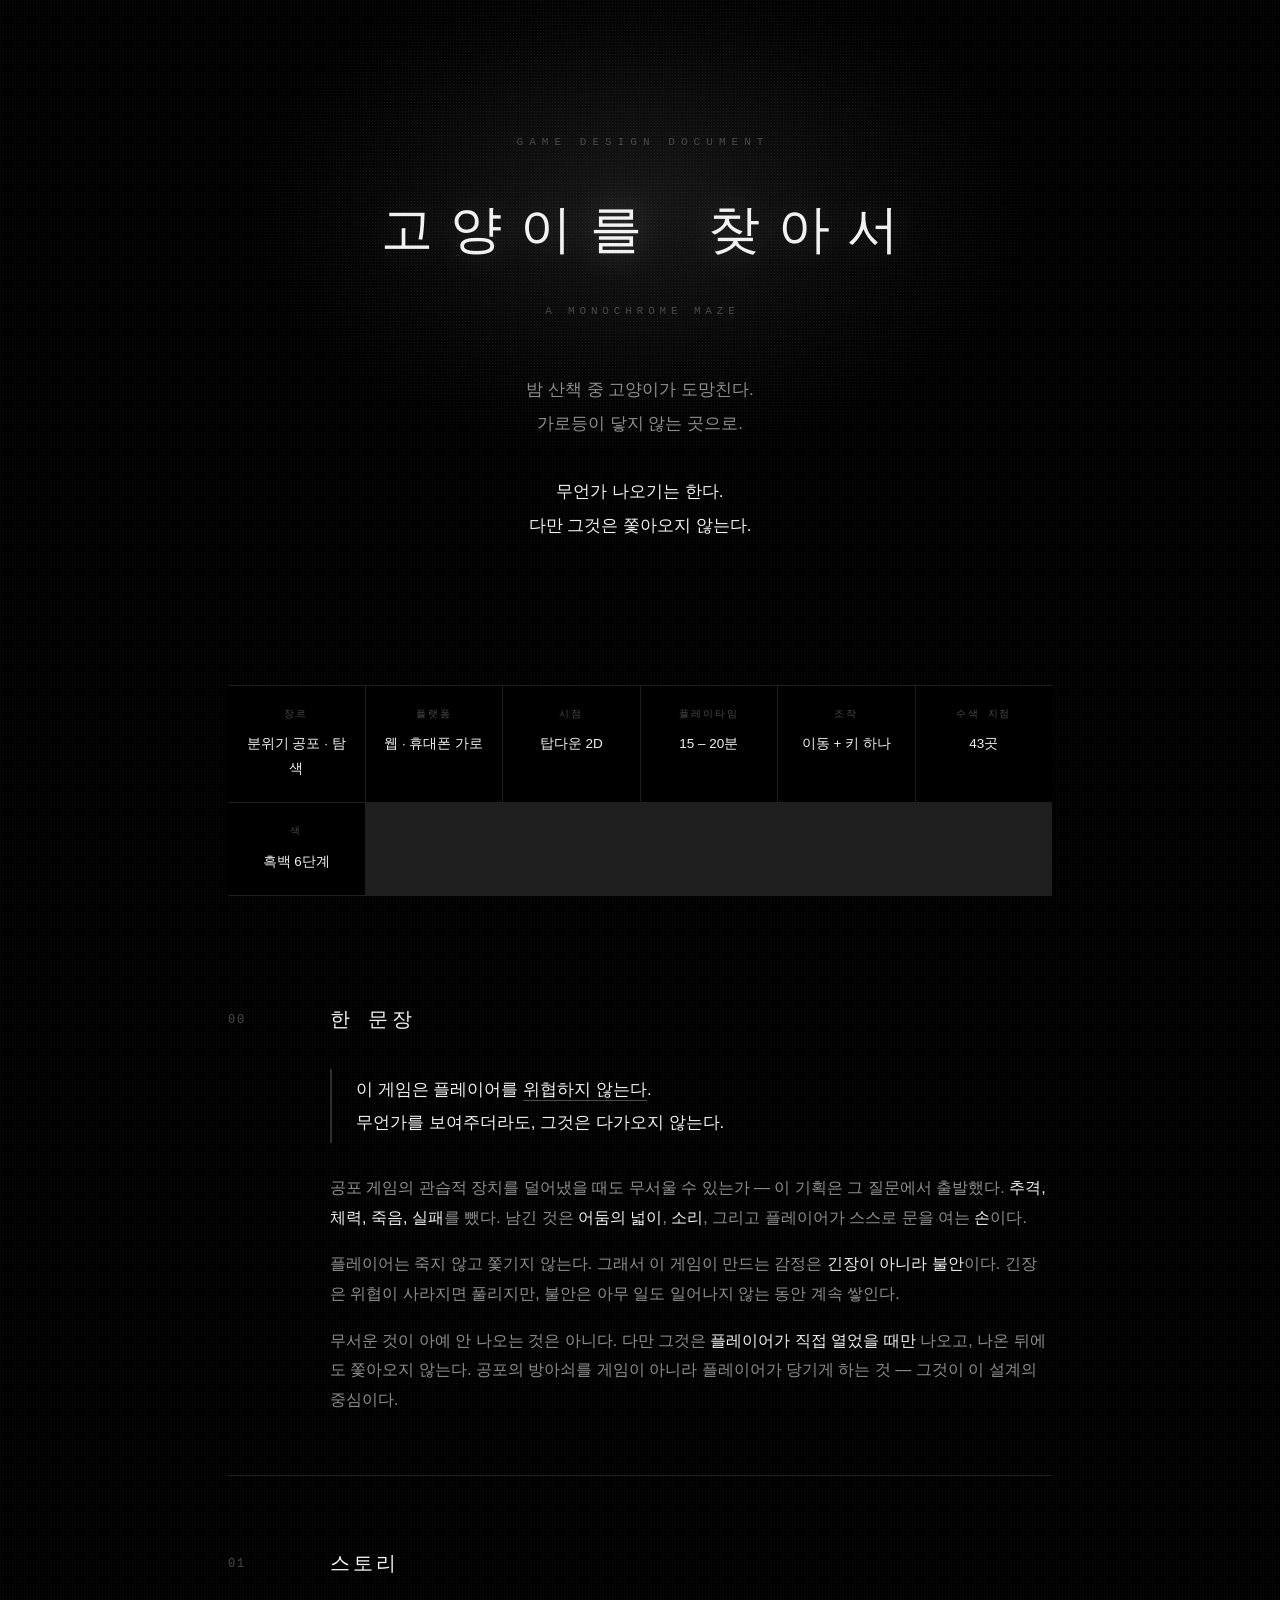
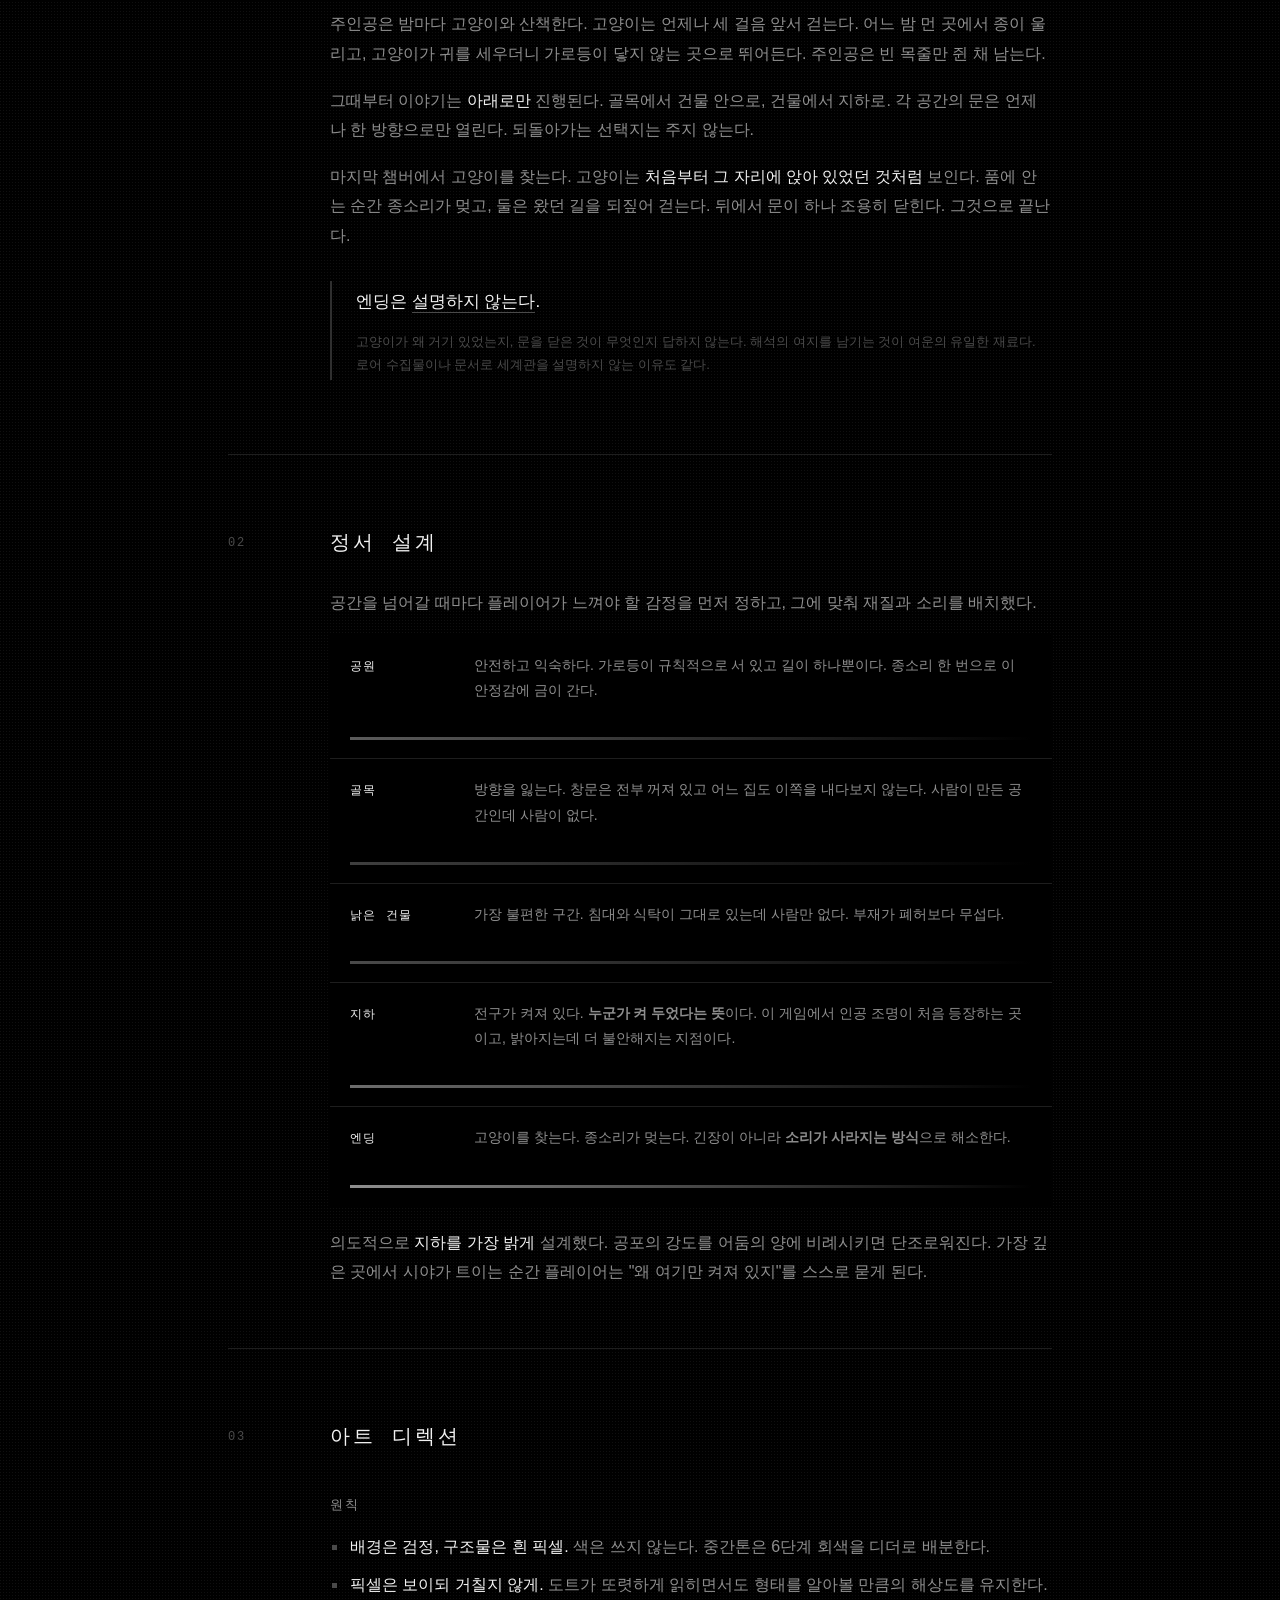
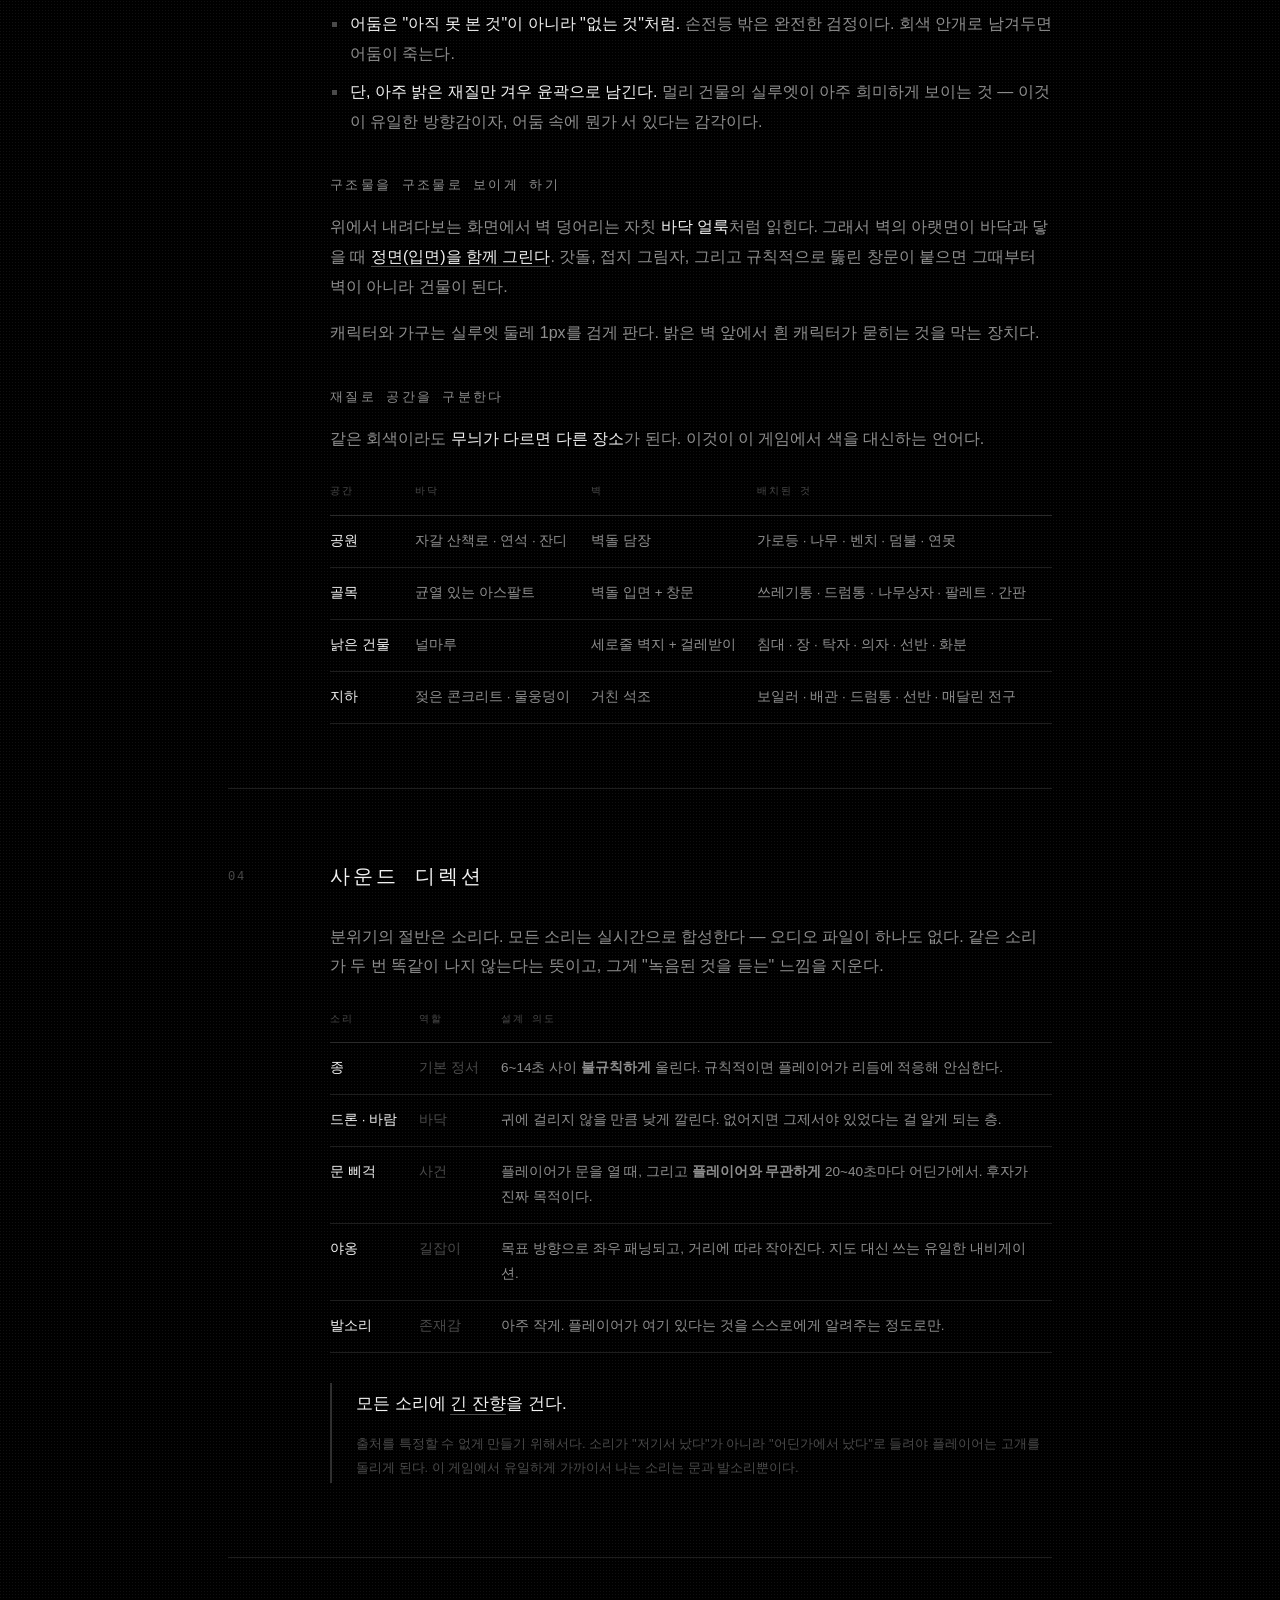
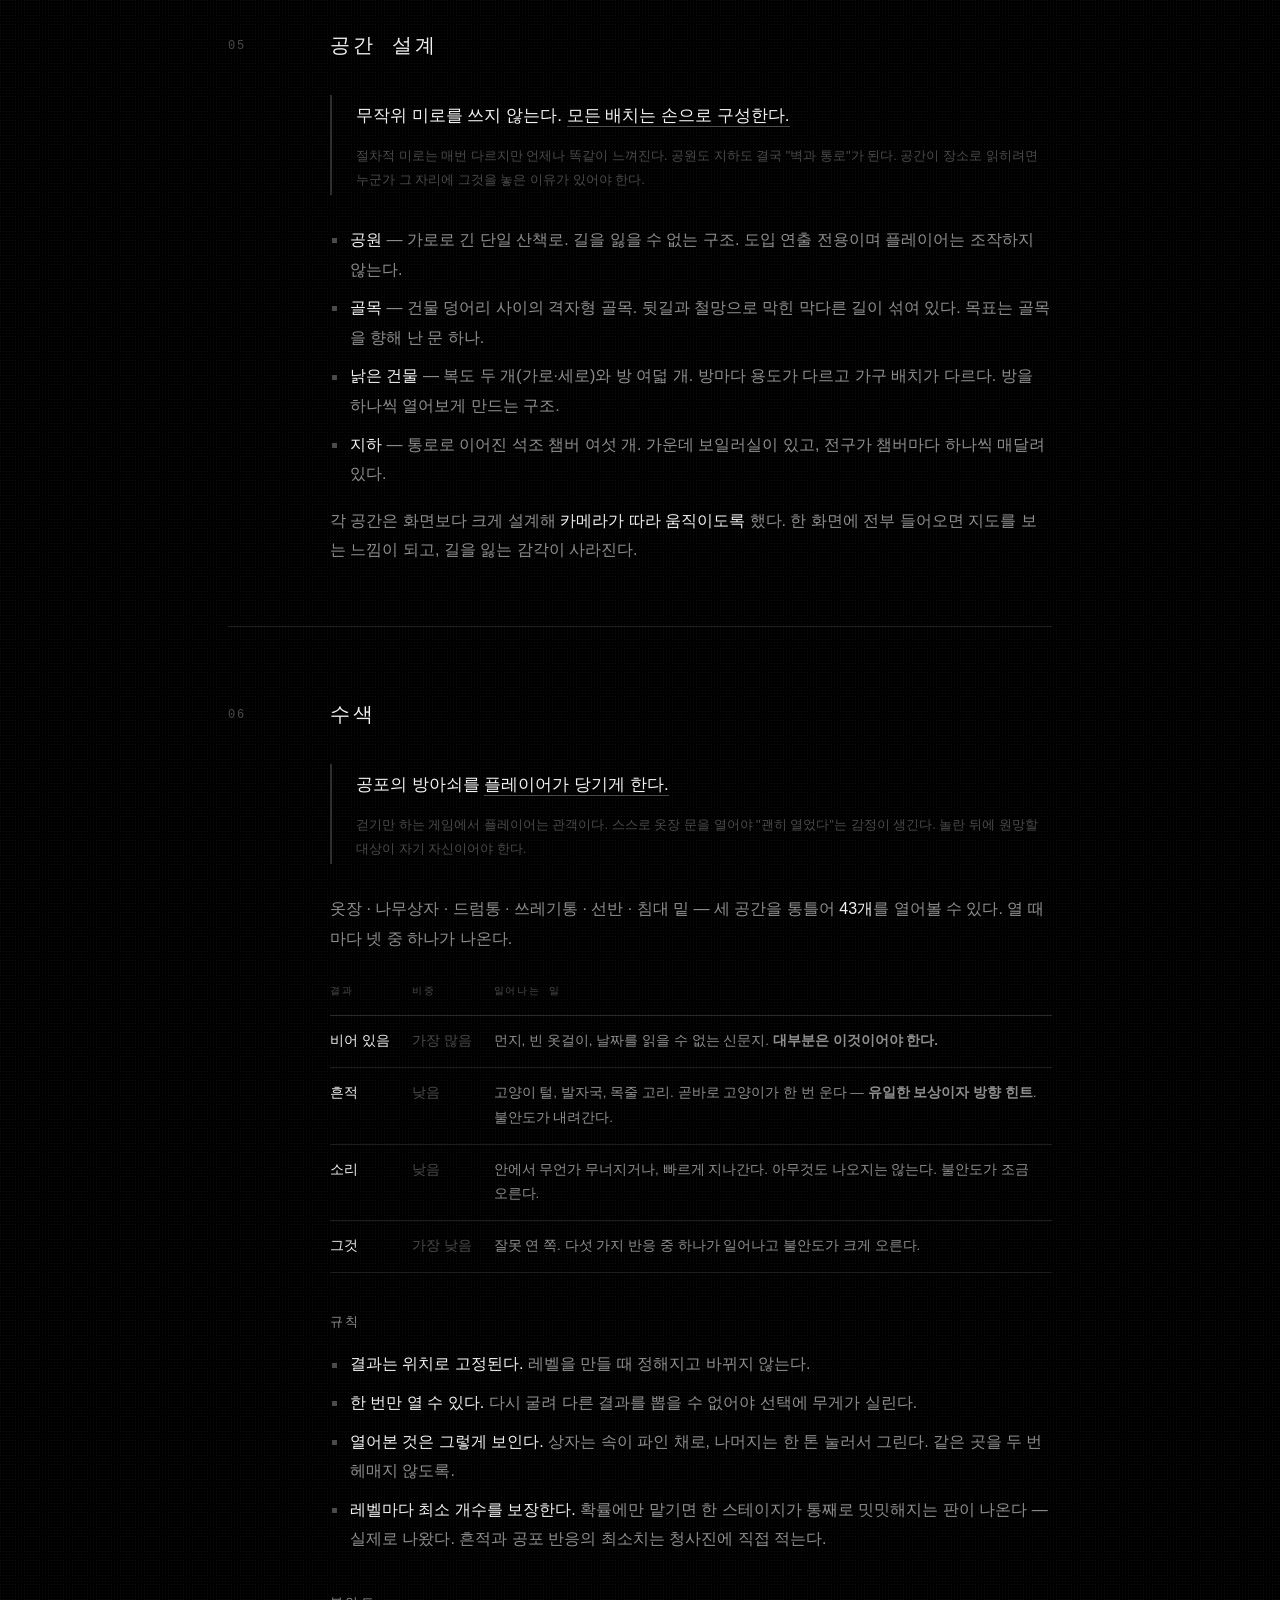
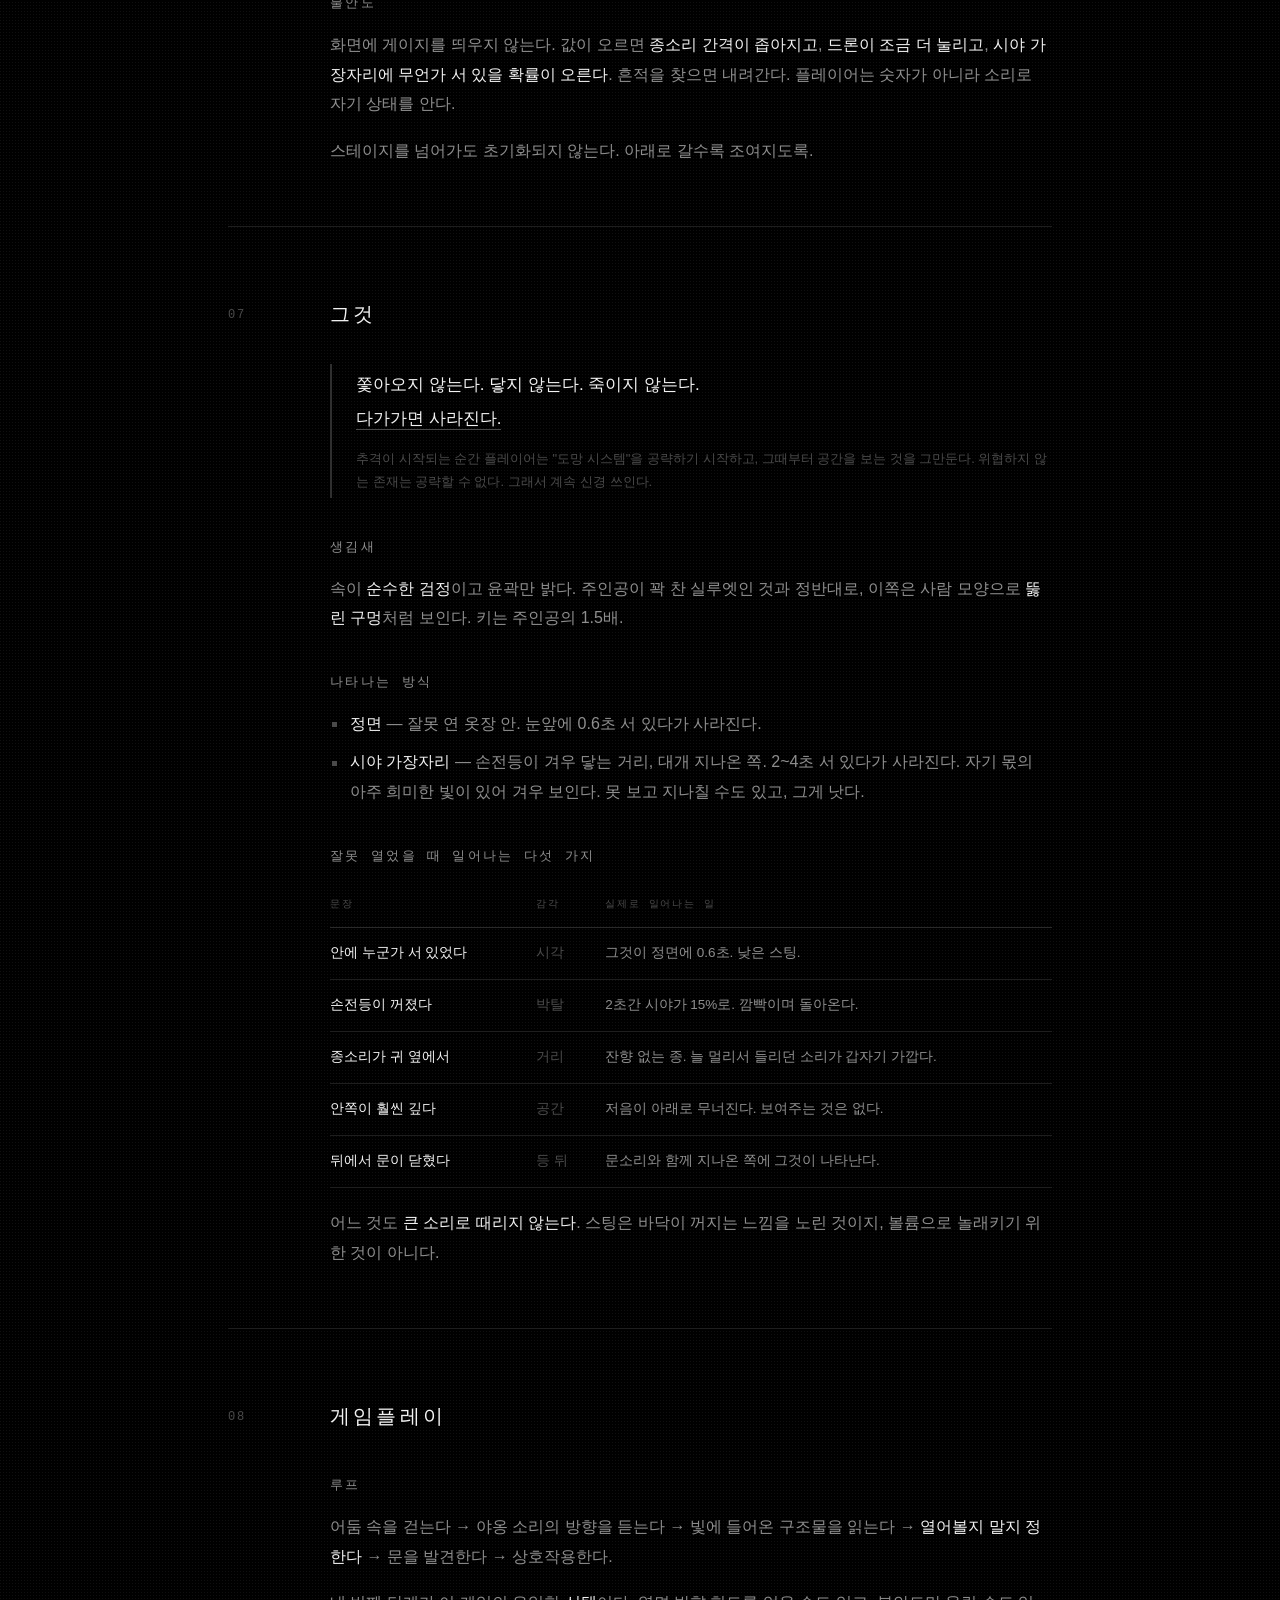
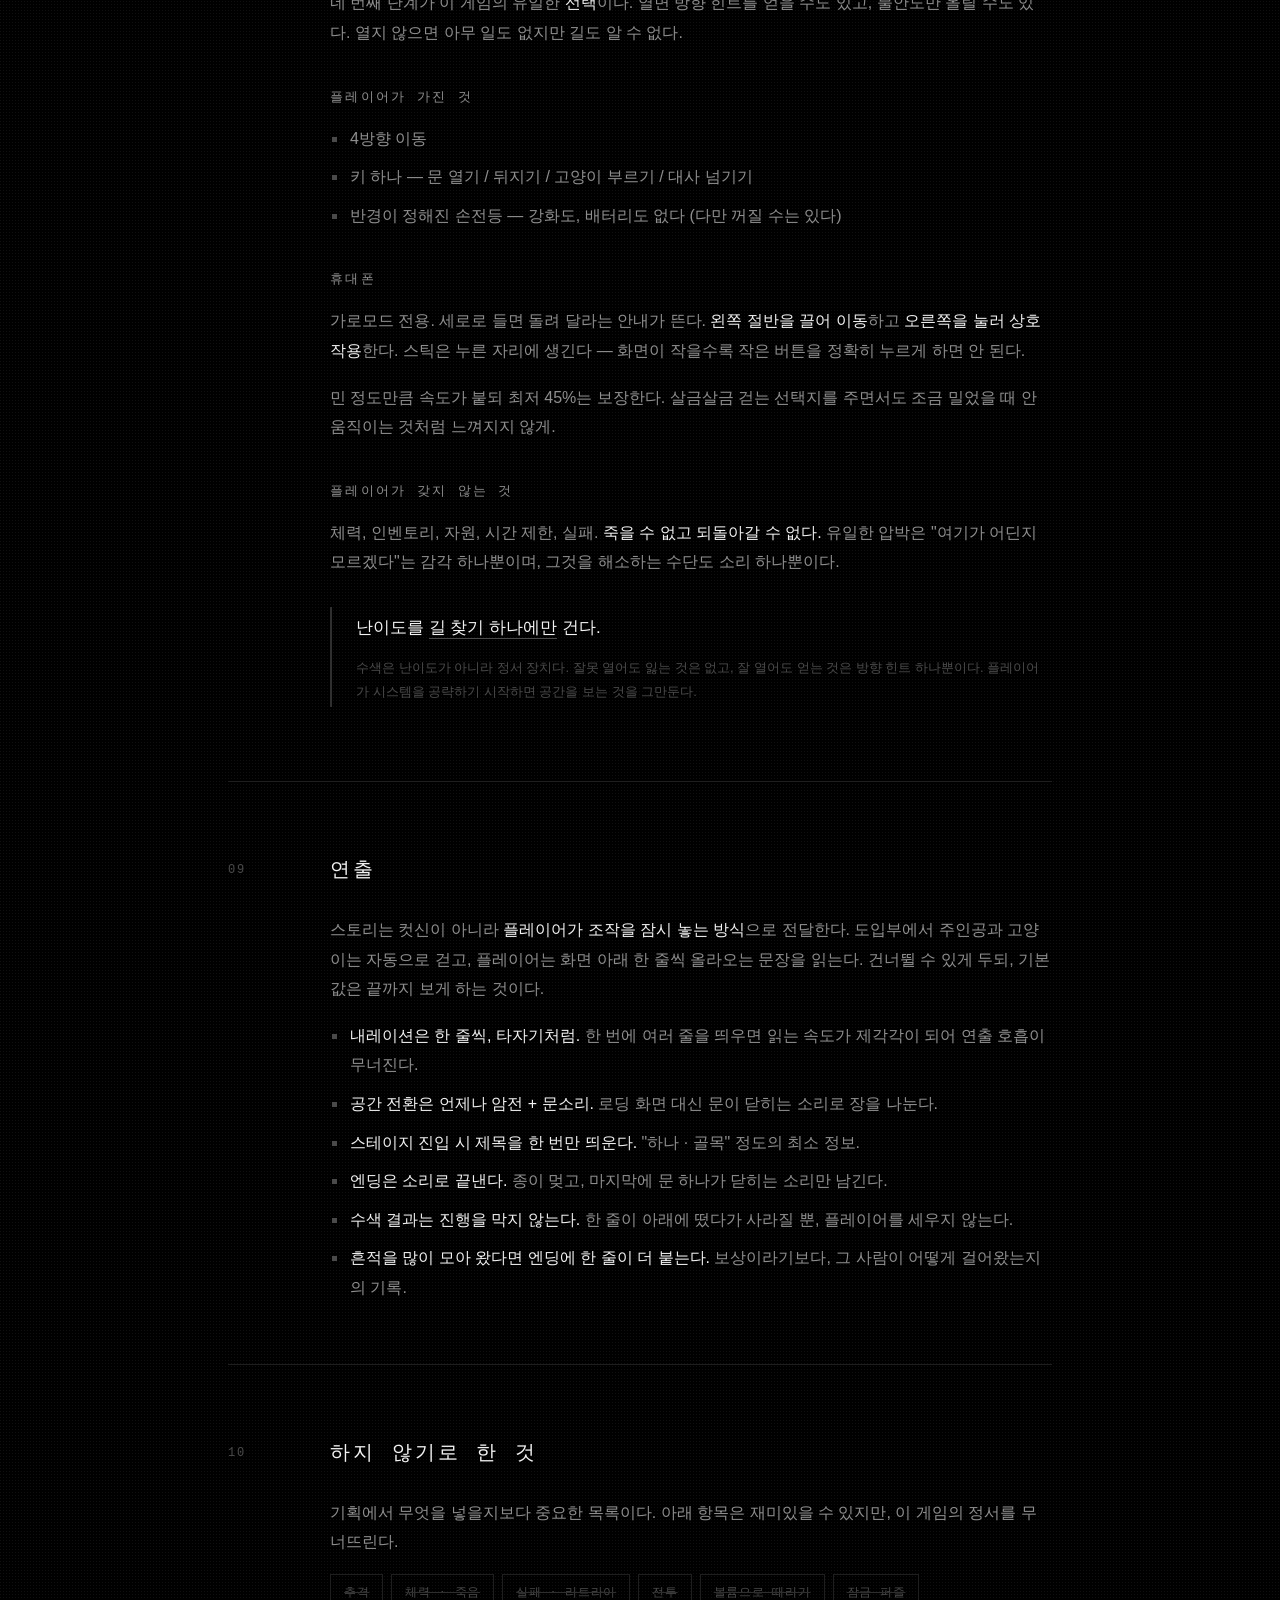
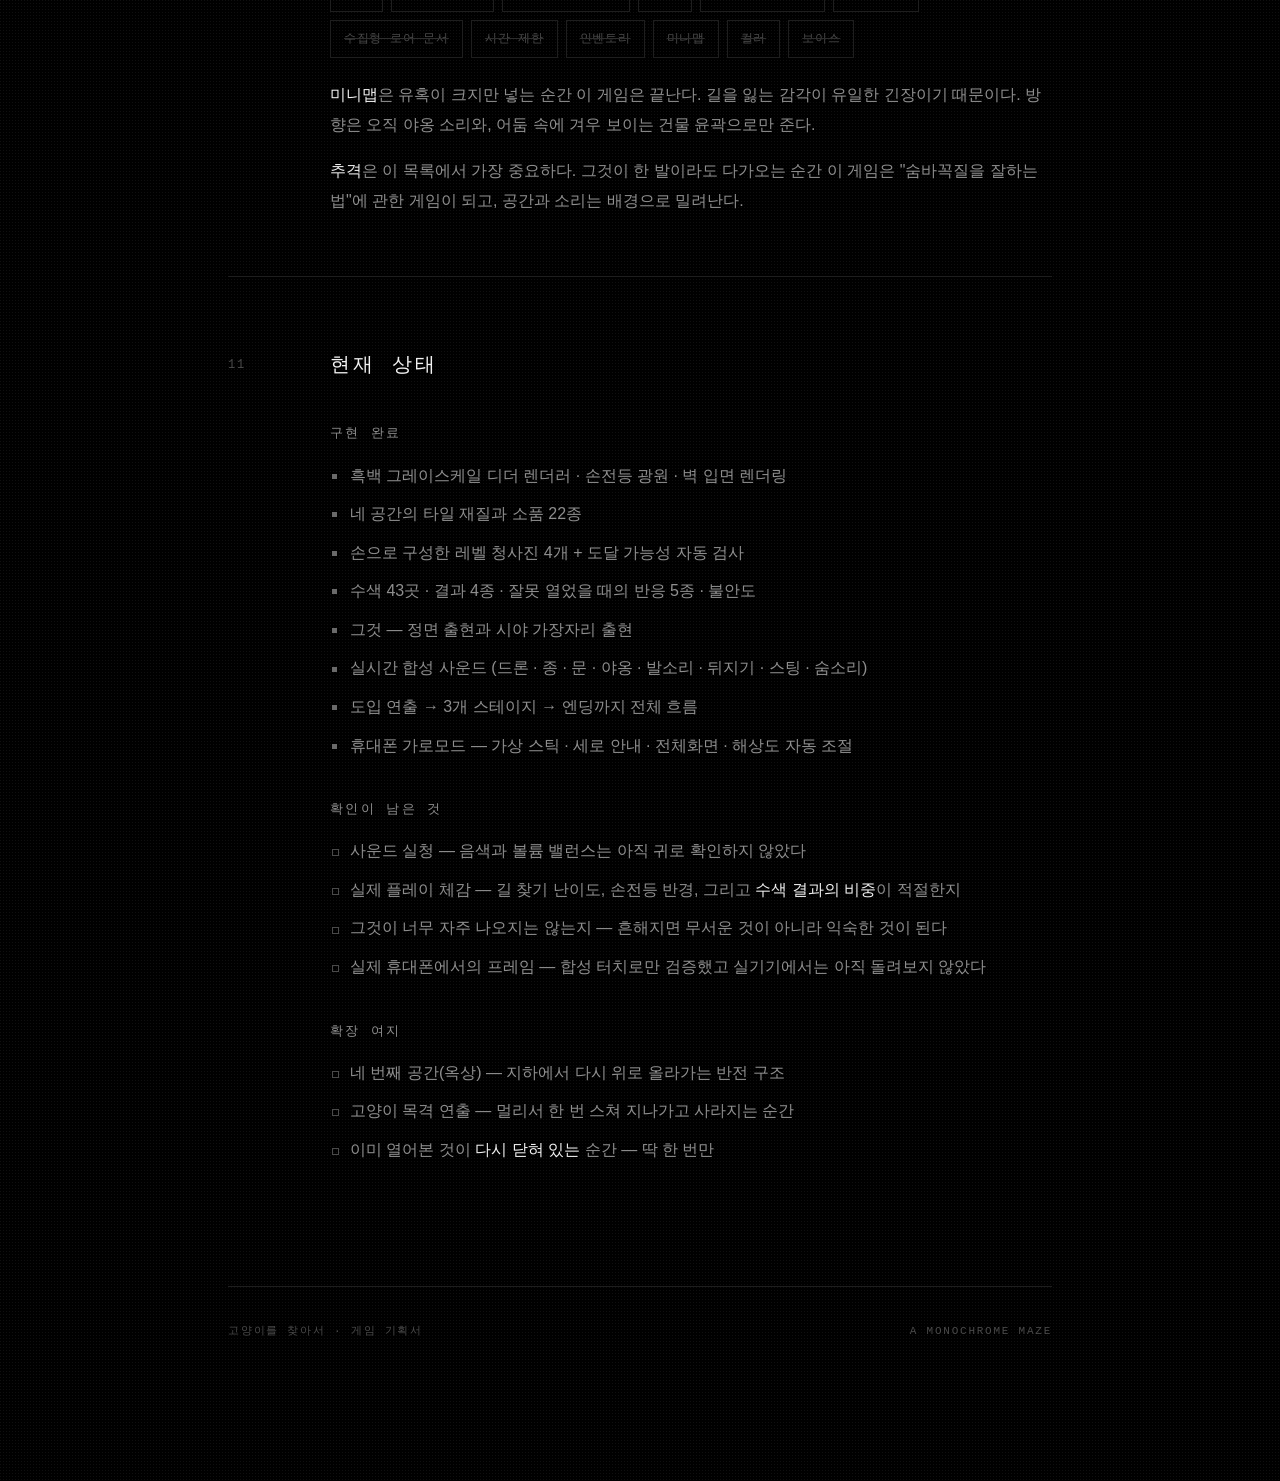
==== commit 152e5a50: "휴대폰 가로모드 지원 조작 - 왼쪽 절반을 끌어 이동, 오른쪽을 눌러 상호작용. 스틱은 누른 자리에 생긴다.   화면이 작을수록 작은 버튼을 정확히 누르게 하면 안 되므로 영역으로" ====
--- a/cat.html
+++ b/cat.html
@@ -197,7 +197,7 @@
 
   <dl class="meta">
     <div><dt>장르</dt><dd>분위기 공포 · 탐색</dd></div>
-    <div><dt>플랫폼</dt><dd>웹 브라우저</dd></div>
+    <div><dt>플랫폼</dt><dd>웹 · 휴대폰 가로</dd></div>
     <div><dt>시점</dt><dd>탑다운 2D</dd></div>
     <div><dt>플레이타임</dt><dd>15 – 20분</dd></div>
     <div><dt>조작</dt><dd>이동 + 키 하나</dd></div>
@@ -540,6 +540,17 @@
         <li>반경이 정해진 손전등 — 강화도, 배터리도 없다 (다만 꺼질 수는 있다)</li>
       </ul>
 
+      <h3>휴대폰</h3>
+      <p>
+        가로모드 전용. 세로로 들면 돌려 달라는 안내가 뜬다.
+        <strong>왼쪽 절반을 끌어 이동</strong>하고 <strong>오른쪽을 눌러 상호작용</strong>한다.
+        스틱은 누른 자리에 생긴다 — 화면이 작을수록 작은 버튼을 정확히 누르게 하면 안 된다.
+      </p>
+      <p>
+        민 정도만큼 속도가 붙되 최저 45%는 보장한다. 살금살금 걷는 선택지를 주면서도
+        조금 밀었을 때 안 움직이는 것처럼 느껴지지 않게.
+      </p>
+
       <h3>플레이어가 갖지 않는 것</h3>
       <p>
         체력, 인벤토리, 자원, 시간 제한, 실패. <strong>죽을 수 없고 되돌아갈 수 없다.</strong>
@@ -623,6 +634,7 @@
         <li>그것 — 정면 출현과 시야 가장자리 출현</li>
         <li>실시간 합성 사운드 (드론 · 종 · 문 · 야옹 · 발소리 · 뒤지기 · 스팅 · 숨소리)</li>
         <li>도입 연출 → 3개 스테이지 → 엔딩까지 전체 흐름</li>
+        <li>휴대폰 가로모드 — 가상 스틱 · 세로 안내 · 전체화면 · 해상도 자동 조절</li>
       </ul>
 
       <h3>확인이 남은 것</h3>
@@ -630,6 +642,7 @@
         <li class="open">사운드 실청 — 음색과 볼륨 밸런스는 아직 귀로 확인하지 않았다</li>
         <li class="open">실제 플레이 체감 — 길 찾기 난이도, 손전등 반경, 그리고 <strong>수색 결과의 비중</strong>이 적절한지</li>
         <li class="open">그것이 너무 자주 나오지는 않는지 — 흔해지면 무서운 것이 아니라 익숙한 것이 된다</li>
+        <li class="open">실제 휴대폰에서의 프레임 — 합성 터치로만 검증했고 실기기에서는 아직 돌려보지 않았다</li>
       </ul>
 
       <h3>확장 여지</h3>
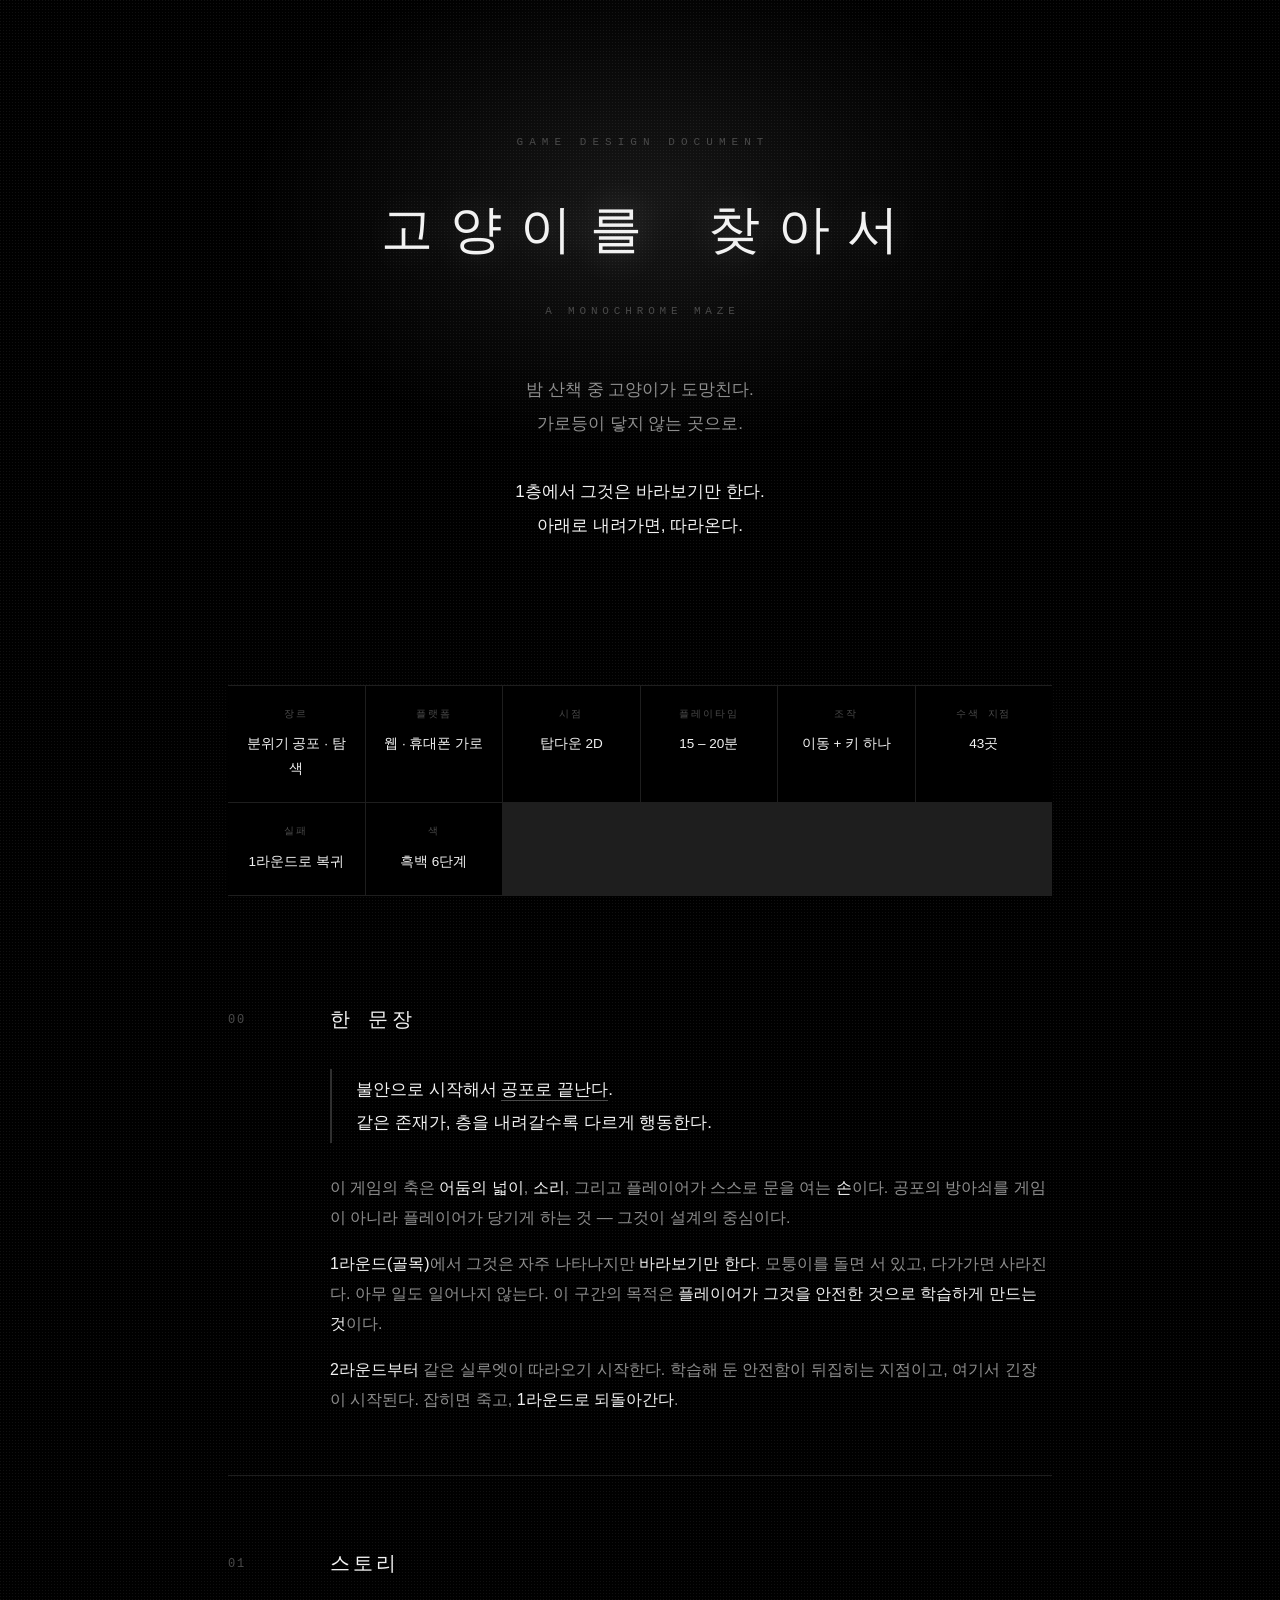
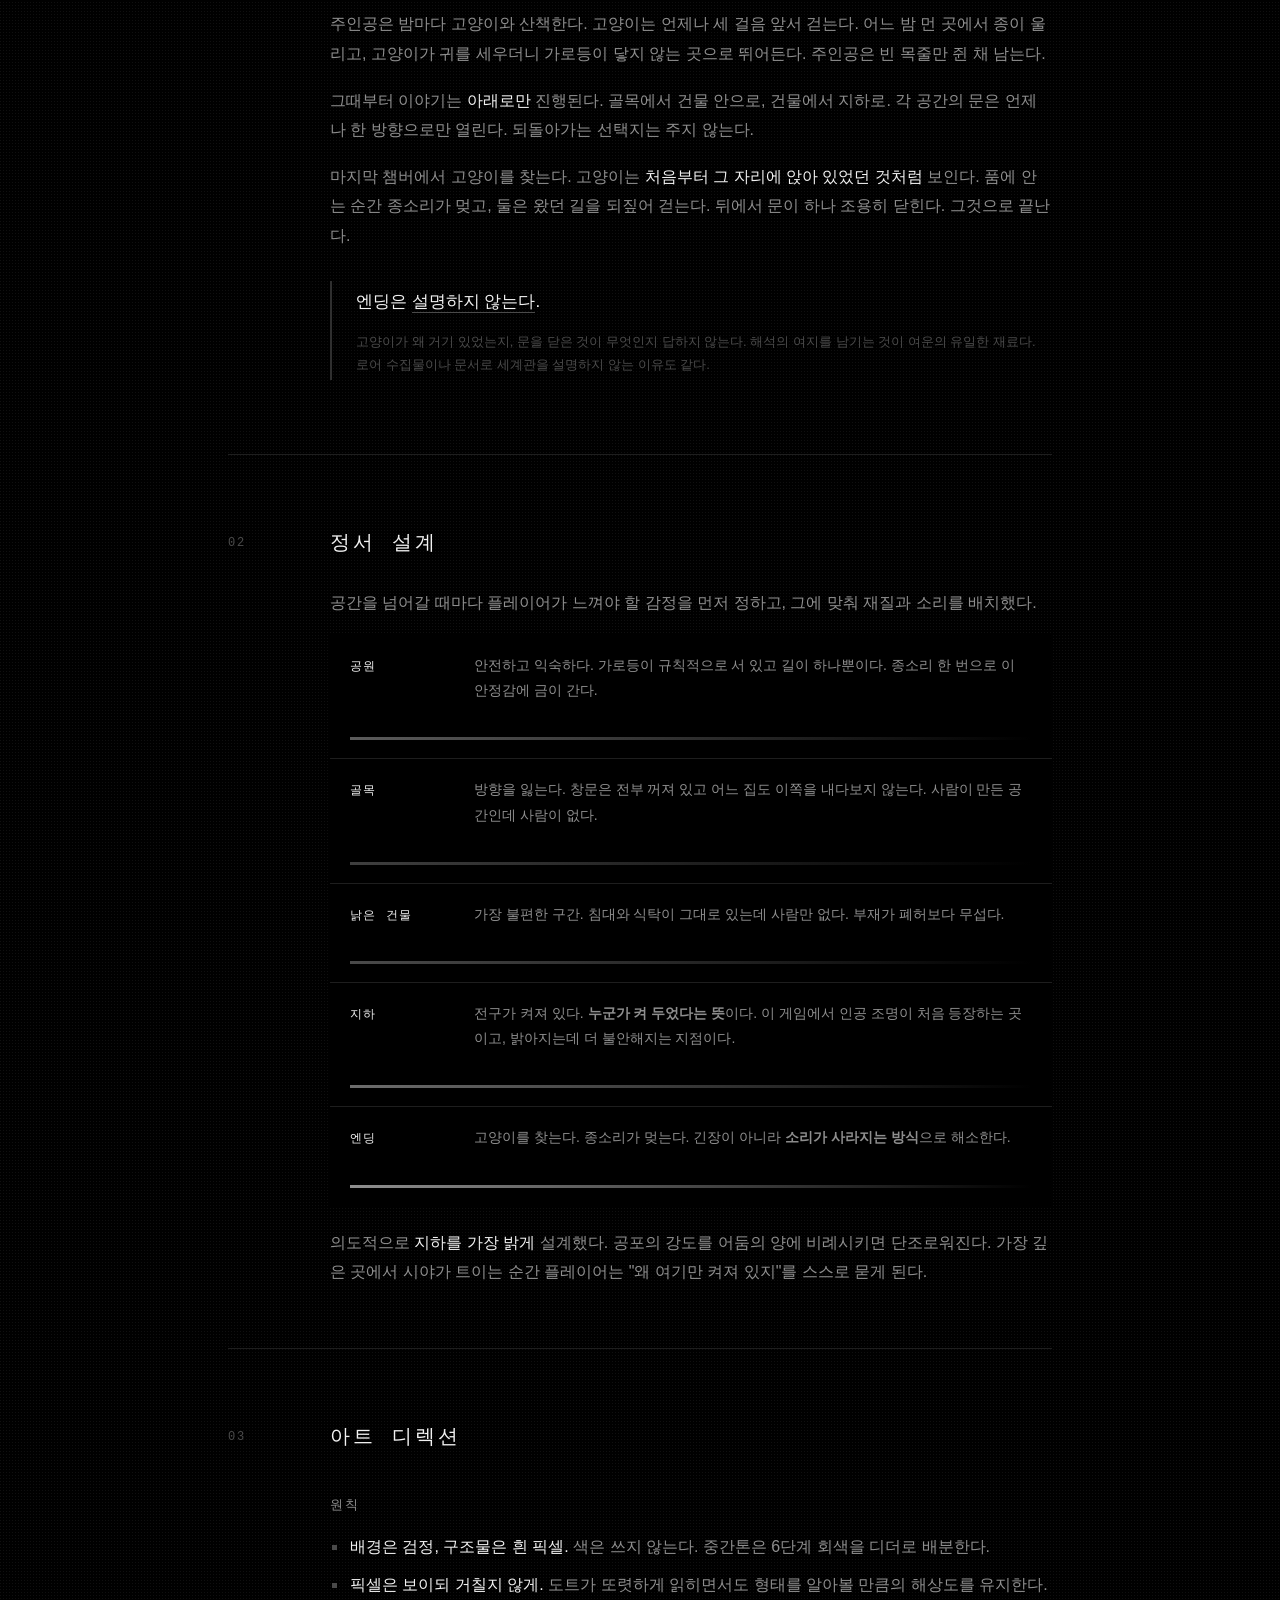
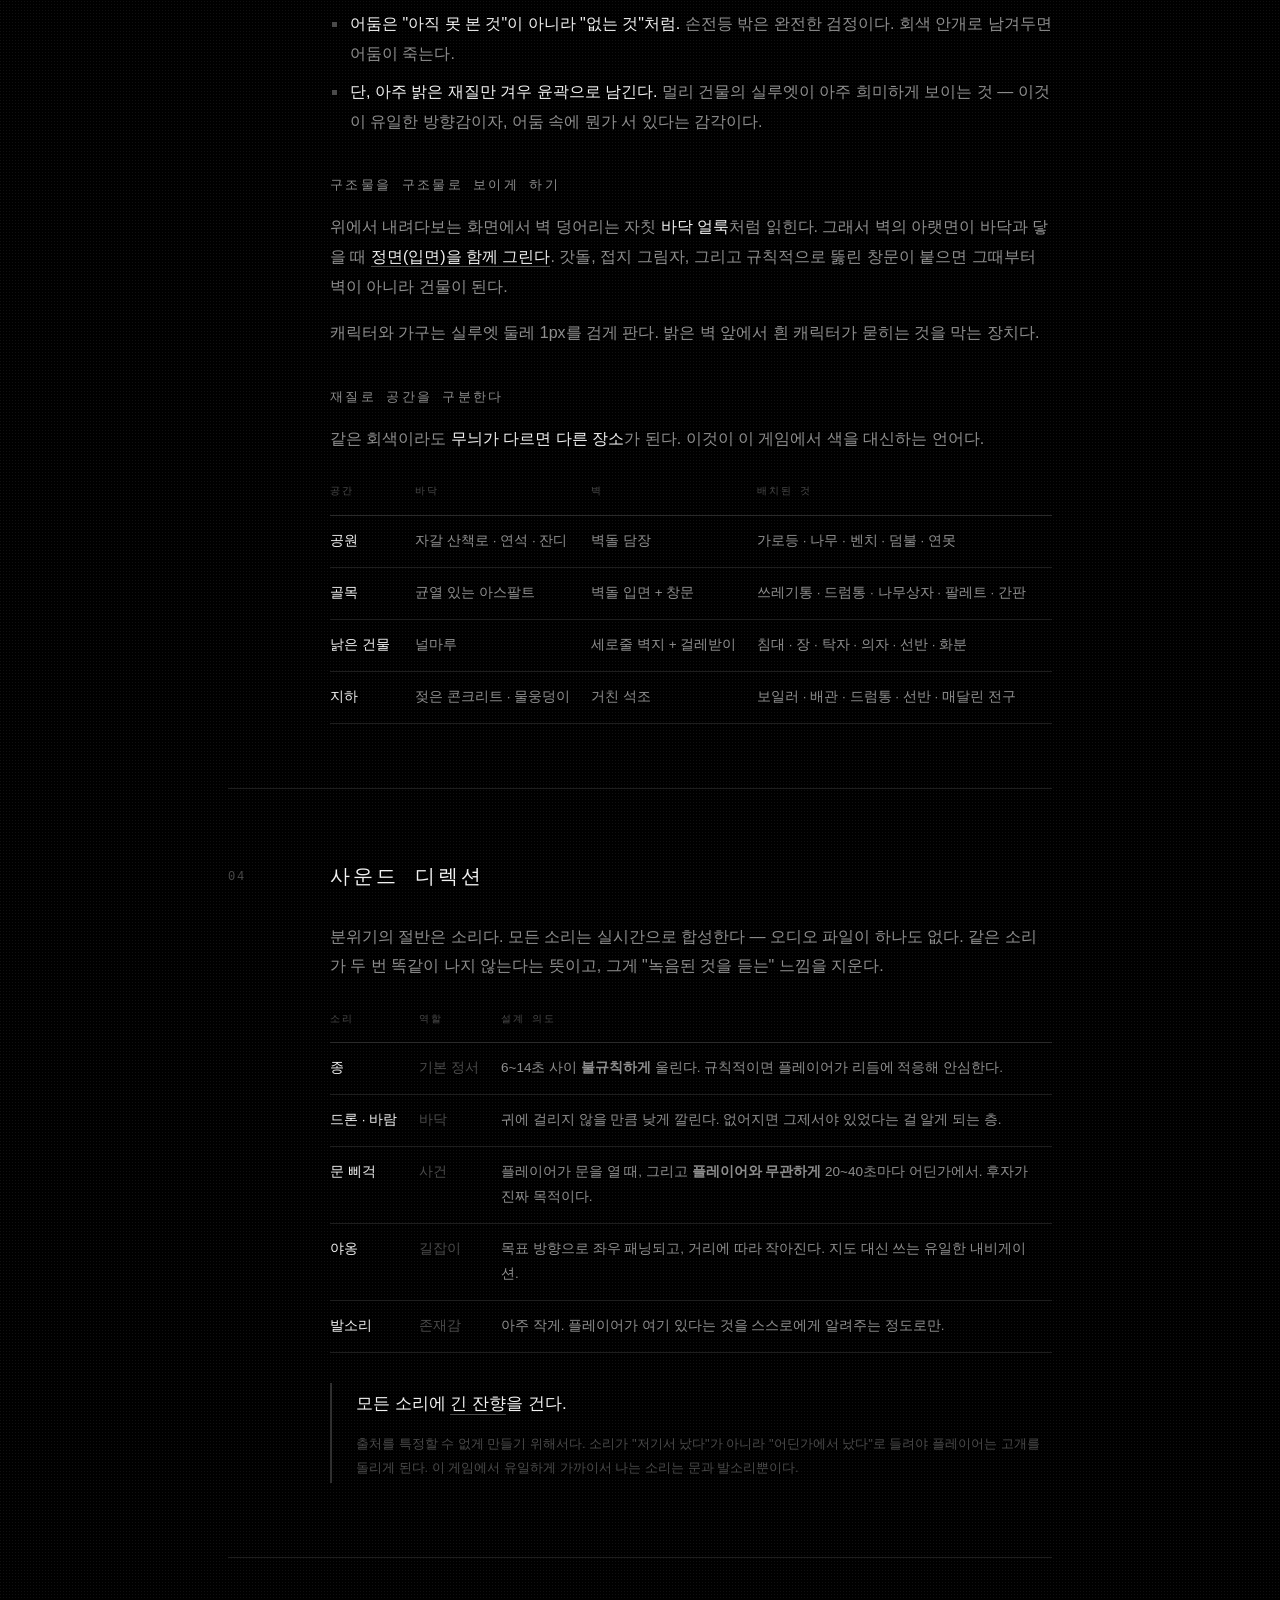
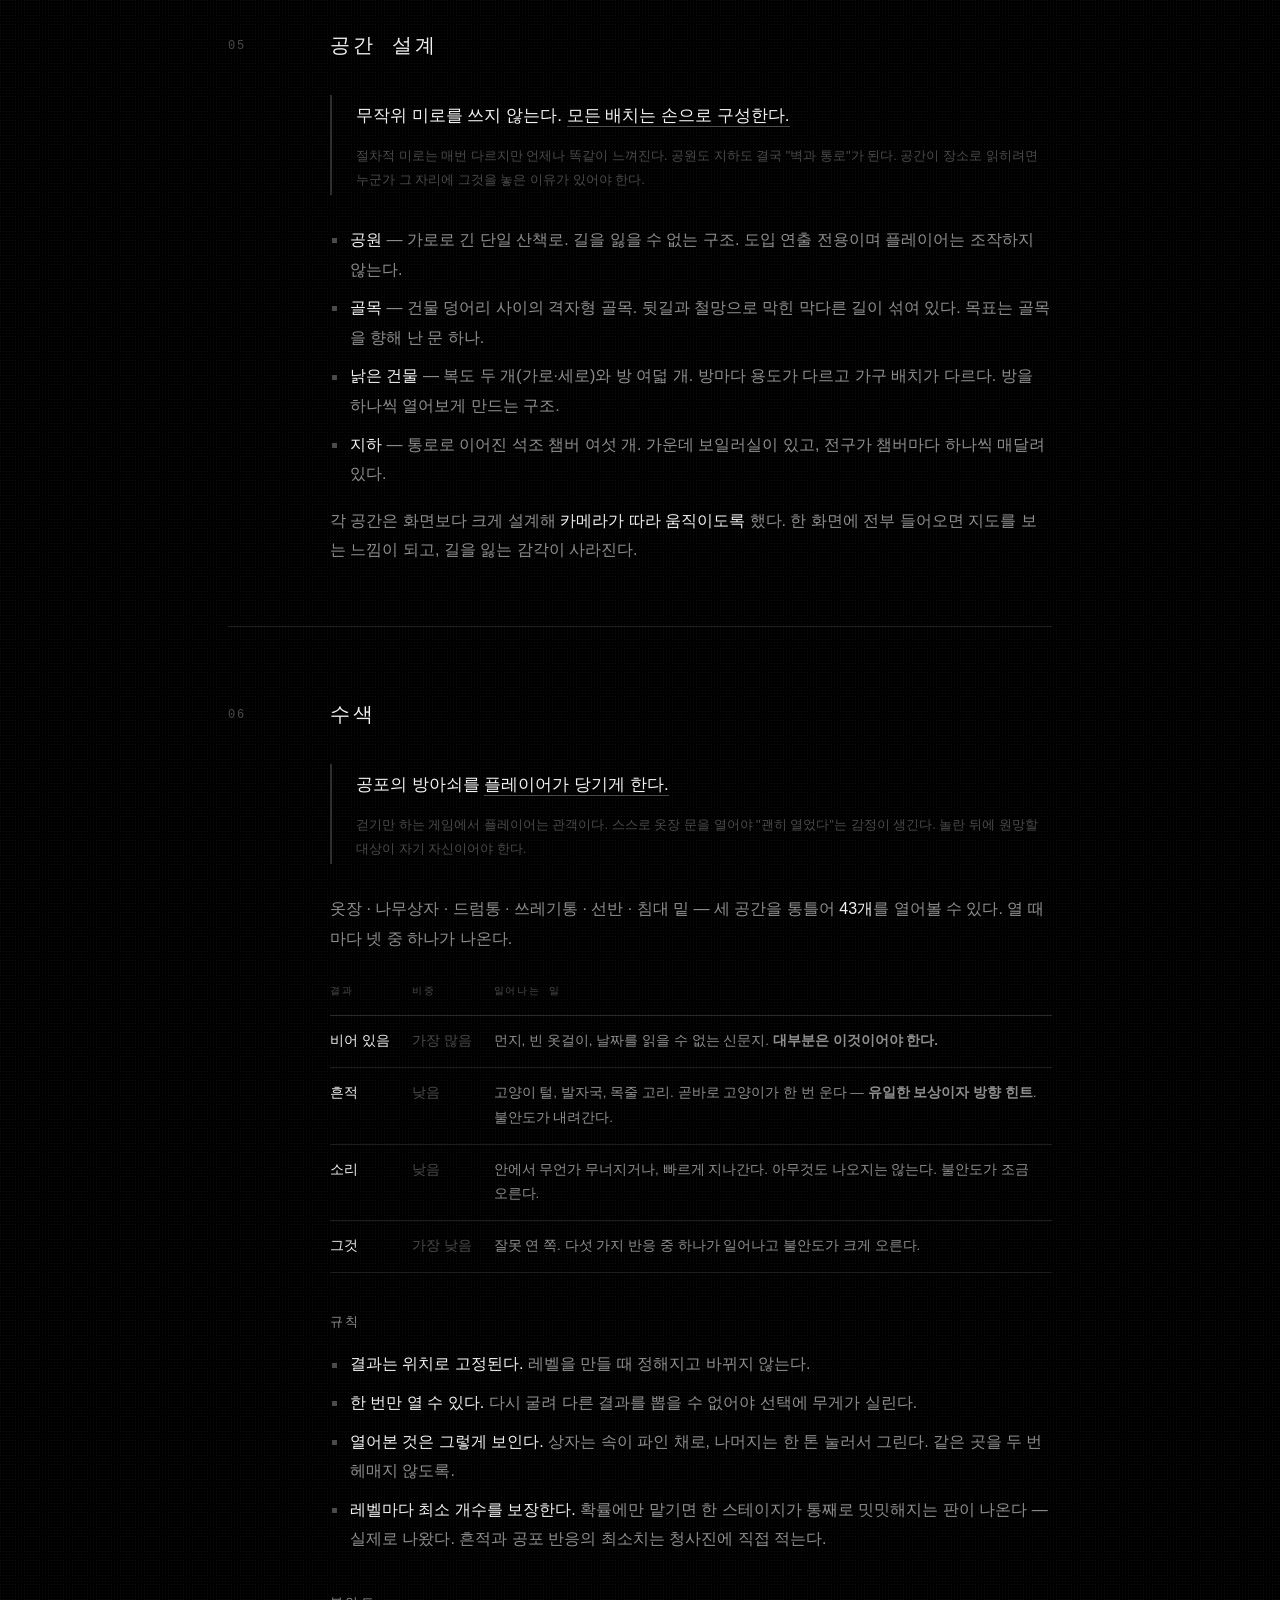
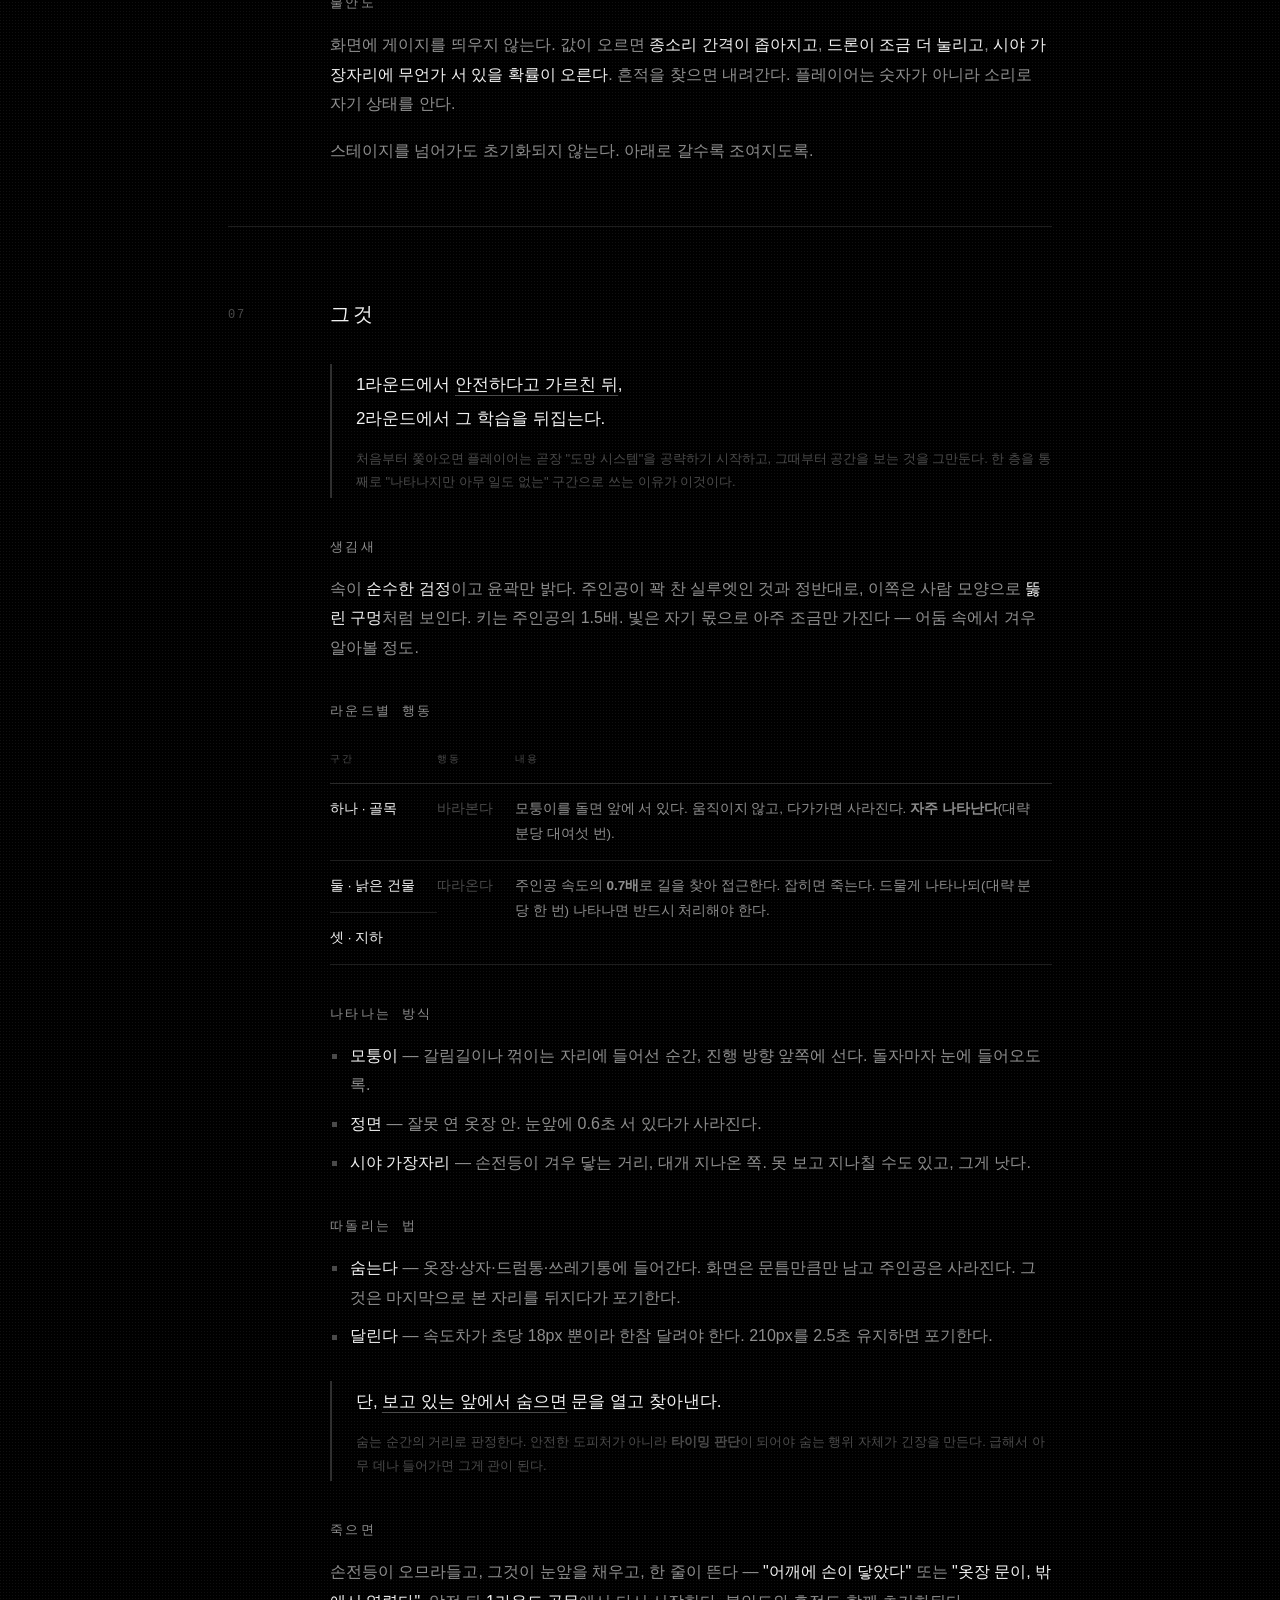
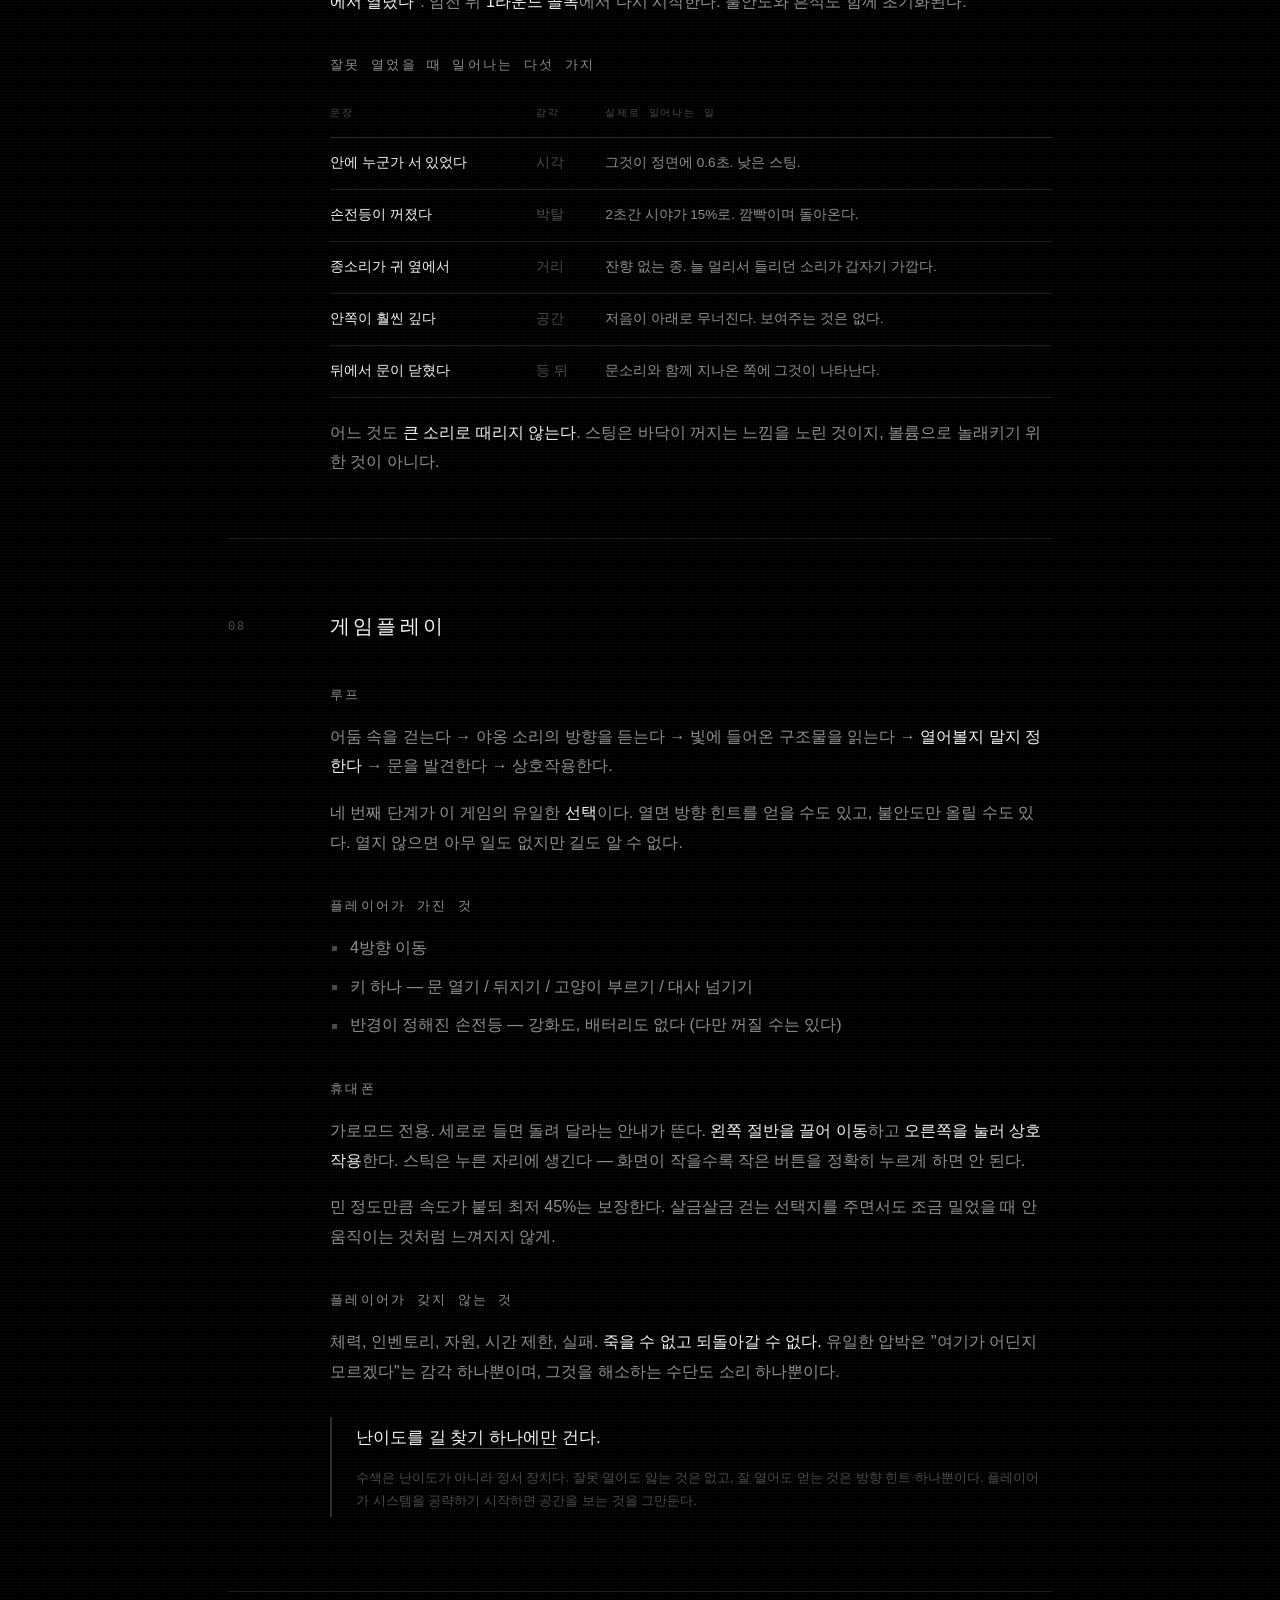
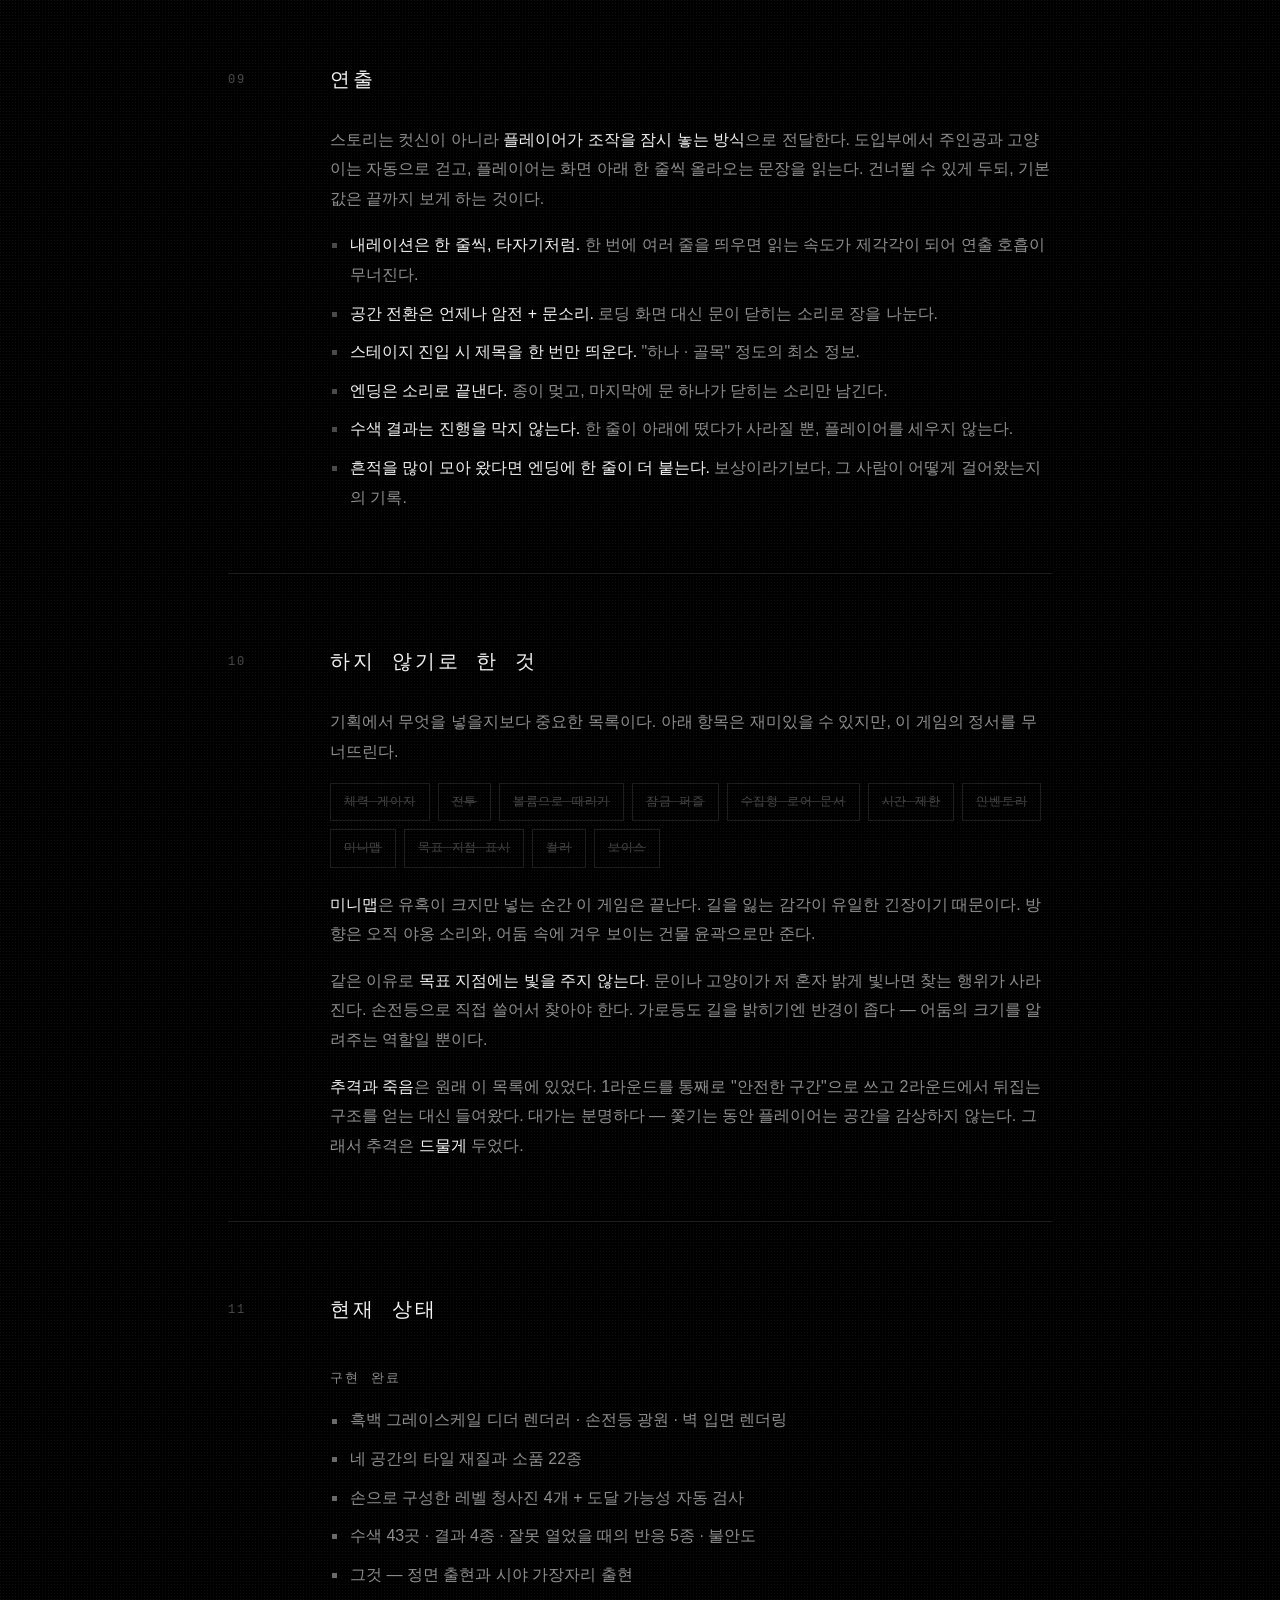
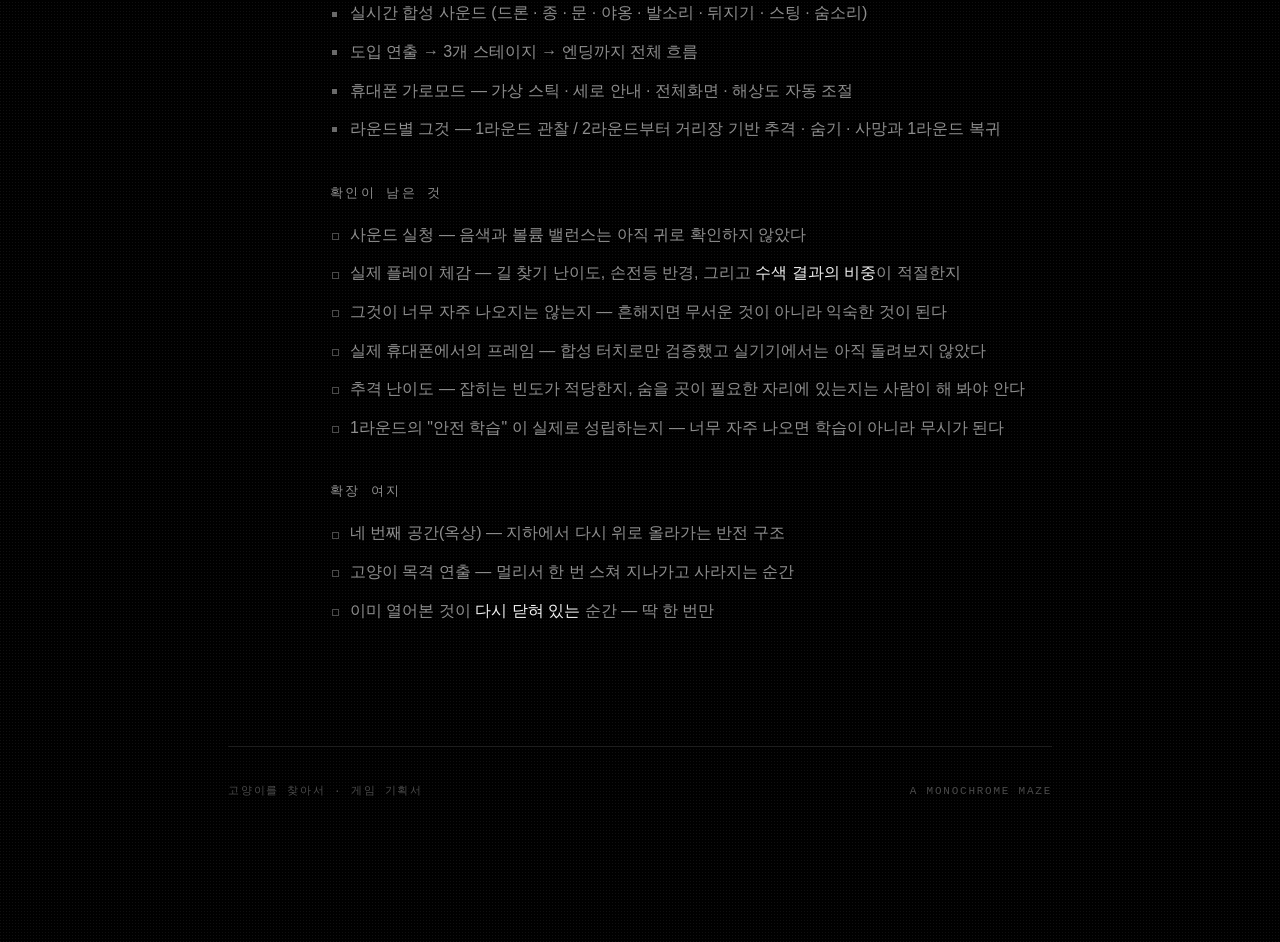
==== commit c501dbf3: "라운드별 추격과 사망 추가, 목표 지점 조명 제거 조명 - 가로등 반경 62 -> 40. 길을 밝히는 게 아니라 어둠의 크기를 알려주는 역할로. - 목표(문/고양이)에 주던 빛을 " ====
--- a/cat.html
+++ b/cat.html
@@ -191,7 +191,7 @@
     <p class="logline">
       밤 산책 중 고양이가 도망친다.<br>
       가로등이 닿지 않는 곳으로.<br><br>
-      <b>무언가 나오기는 한다.<br>다만 그것은 쫓아오지 않는다.</b>
+      <b>1층에서 그것은 바라보기만 한다.<br>아래로 내려가면, 따라온다.</b>
     </p>
   </header>
 
@@ -202,6 +202,7 @@
     <div><dt>플레이타임</dt><dd>15 – 20분</dd></div>
     <div><dt>조작</dt><dd>이동 + 키 하나</dd></div>
     <div><dt>수색 지점</dt><dd>43곳</dd></div>
+    <div><dt>실패</dt><dd>1라운드로 복귀</dd></div>
     <div><dt>색</dt><dd>흑백 6단계</dd></div>
   </dl>
 
@@ -211,20 +212,21 @@
     <div class="body">
       <h2>한 문장</h2>
       <div class="principle">
-        <p>이 게임은 플레이어를 <em>위협하지 않는다</em>.<br>무언가를 보여주더라도, 그것은 다가오지 않는다.</p>
-      </div>
-      <p>
-        공포 게임의 관습적 장치를 덜어냈을 때도 무서울 수 있는가 — 이 기획은 그 질문에서 출발했다.
-        <strong>추격, 체력, 죽음, 실패</strong>를 뺐다. 남긴 것은 <strong>어둠의 넓이</strong>, <strong>소리</strong>,
-        그리고 플레이어가 스스로 문을 여는 <strong>손</strong>이다.
-      </p>
-      <p>
-        플레이어는 죽지 않고 쫓기지 않는다. 그래서 이 게임이 만드는 감정은 <strong>긴장이 아니라 불안</strong>이다.
-        긴장은 위협이 사라지면 풀리지만, 불안은 아무 일도 일어나지 않는 동안 계속 쌓인다.
-      </p>
-      <p>
-        무서운 것이 아예 안 나오는 것은 아니다. 다만 그것은 <strong>플레이어가 직접 열었을 때만</strong> 나오고,
-        나온 뒤에도 쫓아오지 않는다. 공포의 방아쇠를 게임이 아니라 플레이어가 당기게 하는 것 — 그것이 이 설계의 중심이다.
+        <p>불안으로 시작해서 <em>공포로 끝난다</em>.<br>같은 존재가, 층을 내려갈수록 다르게 행동한다.</p>
+      </div>
+      <p>
+        이 게임의 축은 <strong>어둠의 넓이</strong>, <strong>소리</strong>, 그리고 플레이어가 스스로 문을 여는 <strong>손</strong>이다.
+        공포의 방아쇠를 게임이 아니라 플레이어가 당기게 하는 것 — 그것이 설계의 중심이다.
+      </p>
+      <p>
+        <strong>1라운드(골목)</strong>에서 그것은 자주 나타나지만 <strong>바라보기만 한다</strong>.
+        모퉁이를 돌면 서 있고, 다가가면 사라진다. 아무 일도 일어나지 않는다.
+        이 구간의 목적은 <strong>플레이어가 그것을 안전한 것으로 학습하게 만드는 것</strong>이다.
+      </p>
+      <p>
+        <strong>2라운드부터</strong> 같은 실루엣이 따라오기 시작한다.
+        학습해 둔 안전함이 뒤집히는 지점이고, 여기서 긴장이 시작된다.
+        잡히면 죽고, <strong>1라운드로 되돌아간다</strong>.
       </p>
     </div>
   </section>
@@ -478,10 +480,10 @@
       <h2>그것</h2>
 
       <div class="principle">
-        <p>쫓아오지 않는다. 닿지 않는다. 죽이지 않는다.<br><em>다가가면 사라진다.</em></p>
+        <p>1라운드에서 <em>안전하다고 가르친 뒤</em>,<br>2라운드에서 그 학습을 뒤집는다.</p>
         <small>
-          추격이 시작되는 순간 플레이어는 "도망 시스템"을 공략하기 시작하고, 그때부터 공간을 보는 것을 그만둔다.
-          위협하지 않는 존재는 공략할 수 없다. 그래서 계속 신경 쓰인다.
+          처음부터 쫓아오면 플레이어는 곧장 "도망 시스템"을 공략하기 시작하고, 그때부터 공간을 보는 것을 그만둔다.
+          한 층을 통째로 "나타나지만 아무 일도 없는" 구간으로 쓰는 이유가 이것이다.
         </small>
       </div>
 
@@ -489,13 +491,51 @@
       <p>
         속이 <strong>순수한 검정</strong>이고 윤곽만 밝다. 주인공이 꽉 찬 실루엣인 것과 정반대로,
         이쪽은 사람 모양으로 <strong>뚫린 구멍</strong>처럼 보인다. 키는 주인공의 1.5배.
-      </p>
+        빛은 자기 몫으로 아주 조금만 가진다 — 어둠 속에서 겨우 알아볼 정도.
+      </p>
+
+      <h3>라운드별 행동</h3>
+      <div class="scroll">
+        <table class="k">
+          <thead><tr><th>구간</th><th>행동</th><th>내용</th></tr></thead>
+          <tbody>
+            <tr><td>하나 · 골목</td><td>바라본다</td>
+              <td>모퉁이를 돌면 앞에 서 있다. 움직이지 않고, 다가가면 사라진다. <strong>자주 나타난다</strong>(대략 분당 대여섯 번).</td></tr>
+            <tr><td>둘 · 낡은 건물</td><td rowspan="2">따라온다</td>
+              <td rowspan="2">주인공 속도의 <strong>0.7배</strong>로 길을 찾아 접근한다. 잡히면 죽는다.
+                  드물게 나타나되(대략 분당 한 번) 나타나면 반드시 처리해야 한다.</td></tr>
+            <tr><td>셋 · 지하</td></tr>
+          </tbody>
+        </table>
+      </div>
 
       <h3>나타나는 방식</h3>
       <ul>
+        <li><strong>모퉁이</strong> — 갈림길이나 꺾이는 자리에 들어선 순간, 진행 방향 앞쪽에 선다. 돌자마자 눈에 들어오도록.</li>
         <li><strong>정면</strong> — 잘못 연 옷장 안. 눈앞에 0.6초 서 있다가 사라진다.</li>
-        <li><strong>시야 가장자리</strong> — 손전등이 겨우 닿는 거리, 대개 지나온 쪽. 2~4초 서 있다가 사라진다. 자기 몫의 아주 희미한 빛이 있어 겨우 보인다. 못 보고 지나칠 수도 있고, 그게 낫다.</li>
-      </ul>
+        <li><strong>시야 가장자리</strong> — 손전등이 겨우 닿는 거리, 대개 지나온 쪽. 못 보고 지나칠 수도 있고, 그게 낫다.</li>
+      </ul>
+
+      <h3>따돌리는 법</h3>
+      <ul>
+        <li><strong>숨는다</strong> — 옷장·상자·드럼통·쓰레기통에 들어간다. 화면은 문틈만큼만 남고 주인공은 사라진다. 그것은 마지막으로 본 자리를 뒤지다가 포기한다.</li>
+        <li><strong>달린다</strong> — 속도차가 초당 18px 뿐이라 한참 달려야 한다. 210px를 2.5초 유지하면 포기한다.</li>
+      </ul>
+
+      <div class="principle">
+        <p>단, <em>보고 있는 앞에서 숨으면</em> 문을 열고 찾아낸다.</p>
+        <small>
+          숨는 순간의 거리로 판정한다. 안전한 도피처가 아니라 <strong>타이밍 판단</strong>이 되어야
+          숨는 행위 자체가 긴장을 만든다. 급해서 아무 데나 들어가면 그게 관이 된다.
+        </small>
+      </div>
+
+      <h3>죽으면</h3>
+      <p>
+        손전등이 오므라들고, 그것이 눈앞을 채우고, 한 줄이 뜬다 —
+        <strong>"어깨에 손이 닿았다"</strong> 또는 <strong>"옷장 문이, 밖에서 열렸다"</strong>.
+        암전 뒤 <strong>1라운드 골목</strong>에서 다시 시작한다. 불안도와 흔적도 함께 초기화된다.
+      </p>
 
       <h3>잘못 열었을 때 일어나는 다섯 가지</h3>
       <div class="scroll">
@@ -595,9 +635,7 @@
       <h2>하지 않기로 한 것</h2>
       <p>기획에서 무엇을 넣을지보다 중요한 목록이다. 아래 항목은 재미있을 수 있지만, 이 게임의 정서를 무너뜨린다.</p>
       <div class="no">
-        <span>추격</span>
-        <span>체력 · 죽음</span>
-        <span>실패 · 리트라이</span>
+        <span>체력 게이지</span>
         <span>전투</span>
         <span>볼륨으로 때리기</span>
         <span>잠금 퍼즐</span>
@@ -605,6 +643,7 @@
         <span>시간 제한</span>
         <span>인벤토리</span>
         <span>미니맵</span>
+        <span>목표 지점 표시</span>
         <span>컬러</span>
         <span>보이스</span>
       </div>
@@ -613,8 +652,14 @@
         길을 잃는 감각이 유일한 긴장이기 때문이다. 방향은 오직 야옹 소리와, 어둠 속에 겨우 보이는 건물 윤곽으로만 준다.
       </p>
       <p>
-        <strong>추격</strong>은 이 목록에서 가장 중요하다. 그것이 한 발이라도 다가오는 순간
-        이 게임은 "숨바꼭질을 잘하는 법"에 관한 게임이 되고, 공간과 소리는 배경으로 밀려난다.
+        같은 이유로 <strong>목표 지점에는 빛을 주지 않는다</strong>. 문이나 고양이가 저 혼자 밝게 빛나면
+        찾는 행위가 사라진다. 손전등으로 직접 쓸어서 찾아야 한다. 가로등도 길을 밝히기엔 반경이 좁다 —
+        어둠의 크기를 알려주는 역할일 뿐이다.
+      </p>
+      <p>
+        <strong>추격과 죽음</strong>은 원래 이 목록에 있었다. 1라운드를 통째로 "안전한 구간"으로 쓰고
+        2라운드에서 뒤집는 구조를 얻는 대신 들여왔다. 대가는 분명하다 — 쫓기는 동안 플레이어는
+        공간을 감상하지 않는다. 그래서 추격은 <strong>드물게</strong> 두었다.
       </p>
     </div>
   </section>
@@ -635,6 +680,7 @@
         <li>실시간 합성 사운드 (드론 · 종 · 문 · 야옹 · 발소리 · 뒤지기 · 스팅 · 숨소리)</li>
         <li>도입 연출 → 3개 스테이지 → 엔딩까지 전체 흐름</li>
         <li>휴대폰 가로모드 — 가상 스틱 · 세로 안내 · 전체화면 · 해상도 자동 조절</li>
+        <li>라운드별 그것 — 1라운드 관찰 / 2라운드부터 거리장 기반 추격 · 숨기 · 사망과 1라운드 복귀</li>
       </ul>
 
       <h3>확인이 남은 것</h3>
@@ -643,6 +689,8 @@
         <li class="open">실제 플레이 체감 — 길 찾기 난이도, 손전등 반경, 그리고 <strong>수색 결과의 비중</strong>이 적절한지</li>
         <li class="open">그것이 너무 자주 나오지는 않는지 — 흔해지면 무서운 것이 아니라 익숙한 것이 된다</li>
         <li class="open">실제 휴대폰에서의 프레임 — 합성 터치로만 검증했고 실기기에서는 아직 돌려보지 않았다</li>
+        <li class="open">추격 난이도 — 잡히는 빈도가 적당한지, 숨을 곳이 필요한 자리에 있는지는 사람이 해 봐야 안다</li>
+        <li class="open">1라운드의 "안전 학습" 이 실제로 성립하는지 — 너무 자주 나오면 학습이 아니라 무시가 된다</li>
       </ul>
 
       <h3>확장 여지</h3>
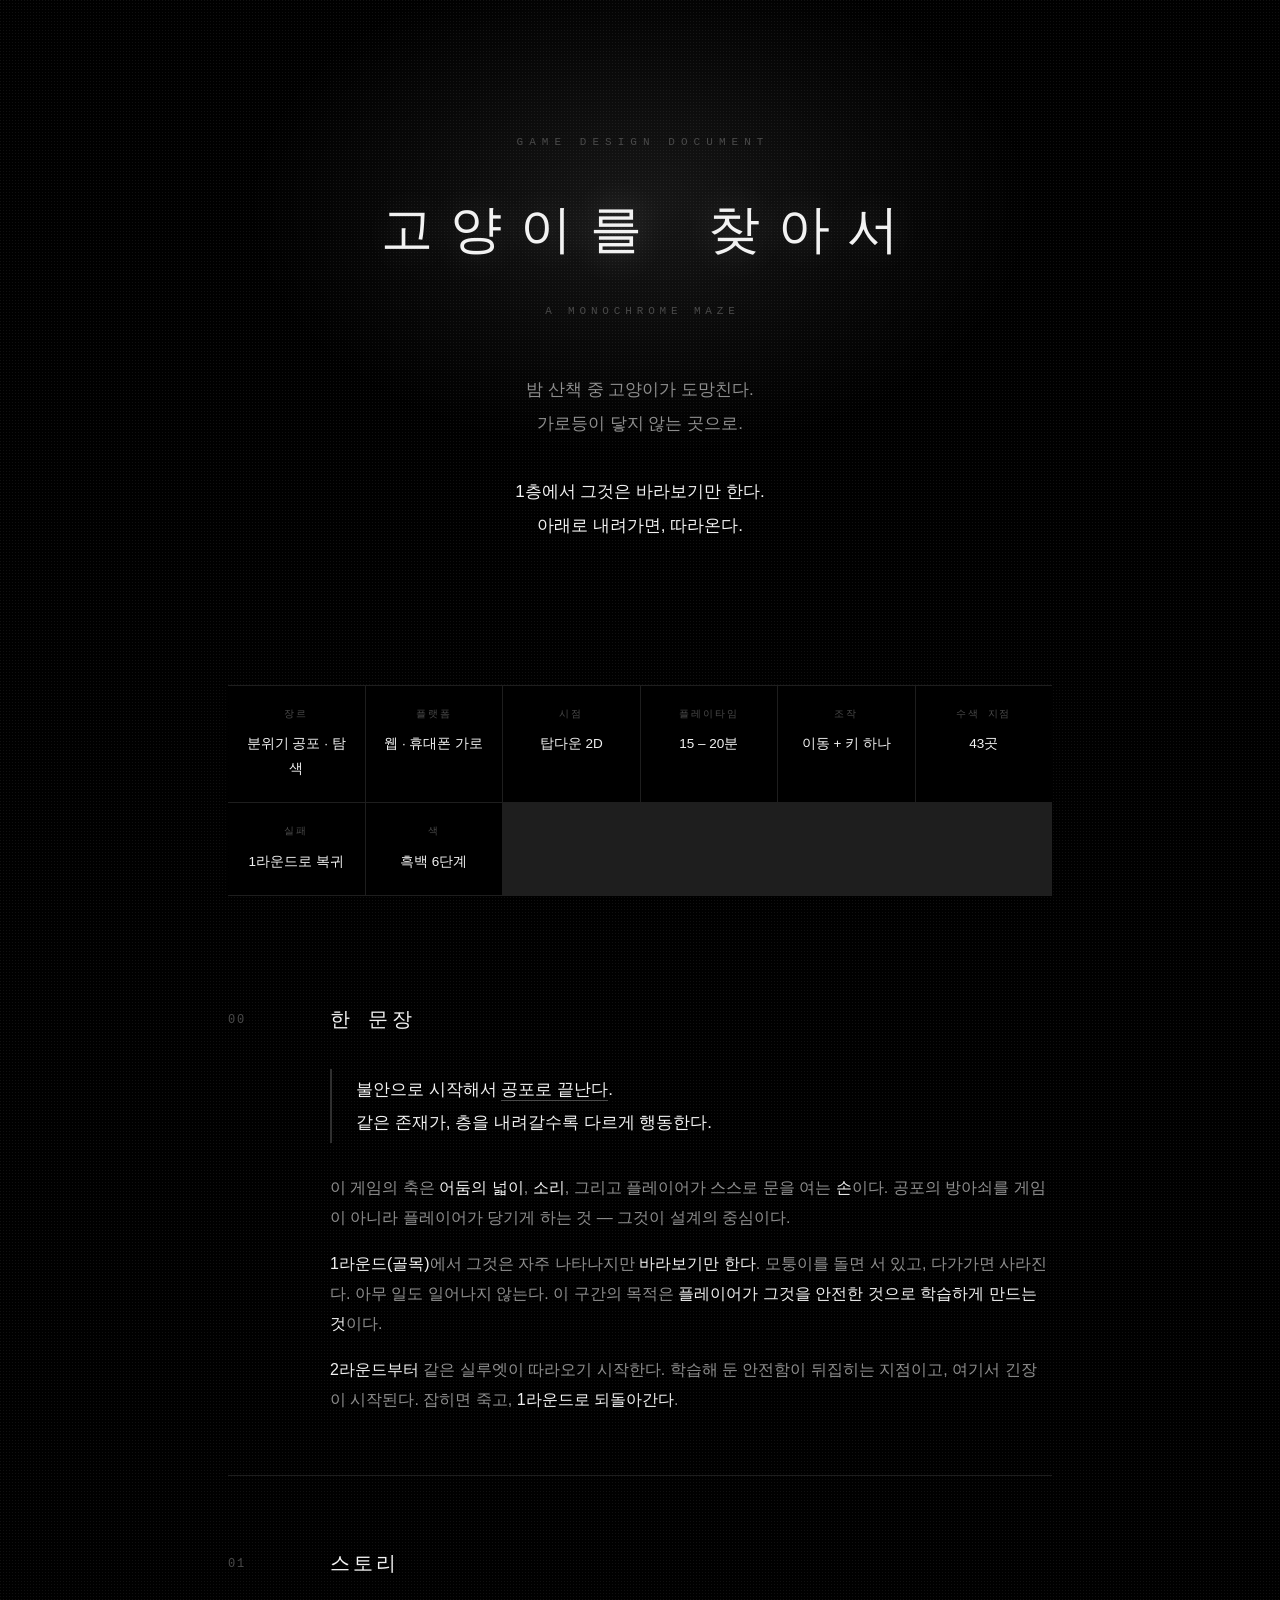
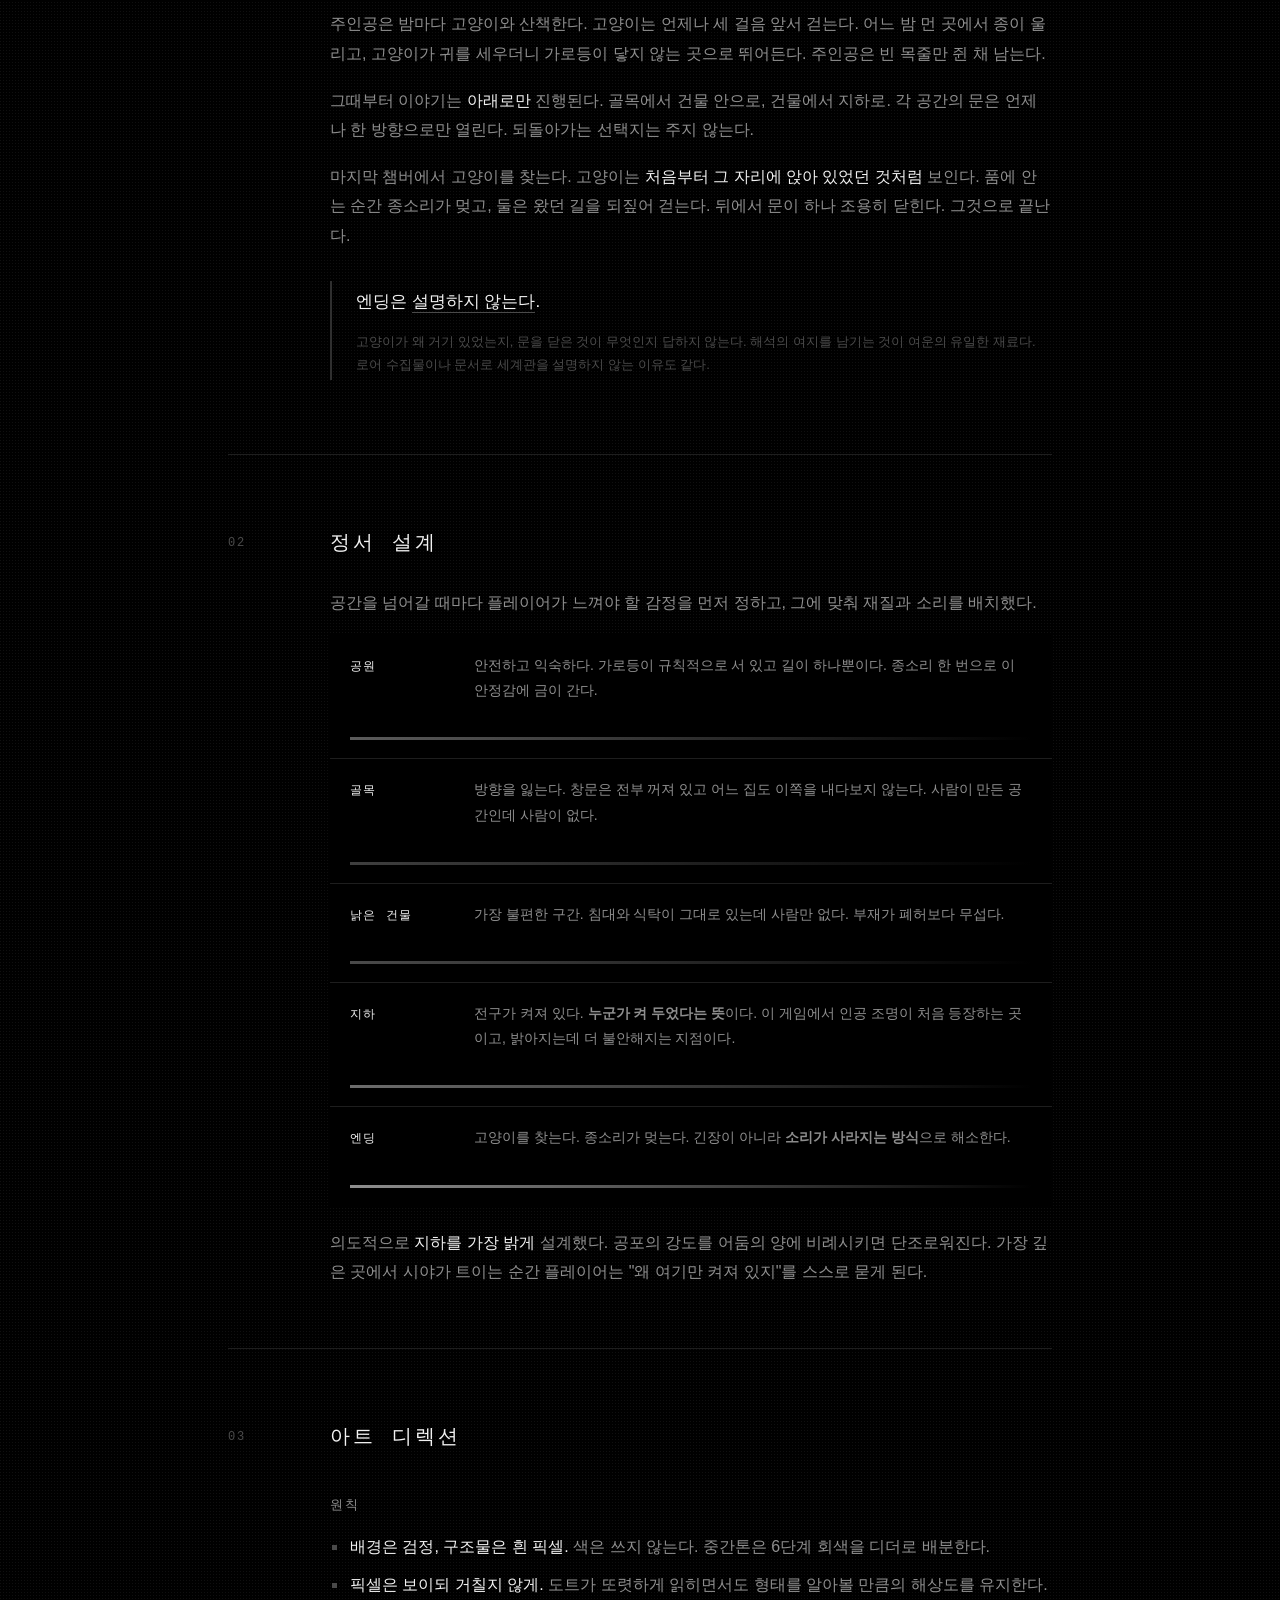
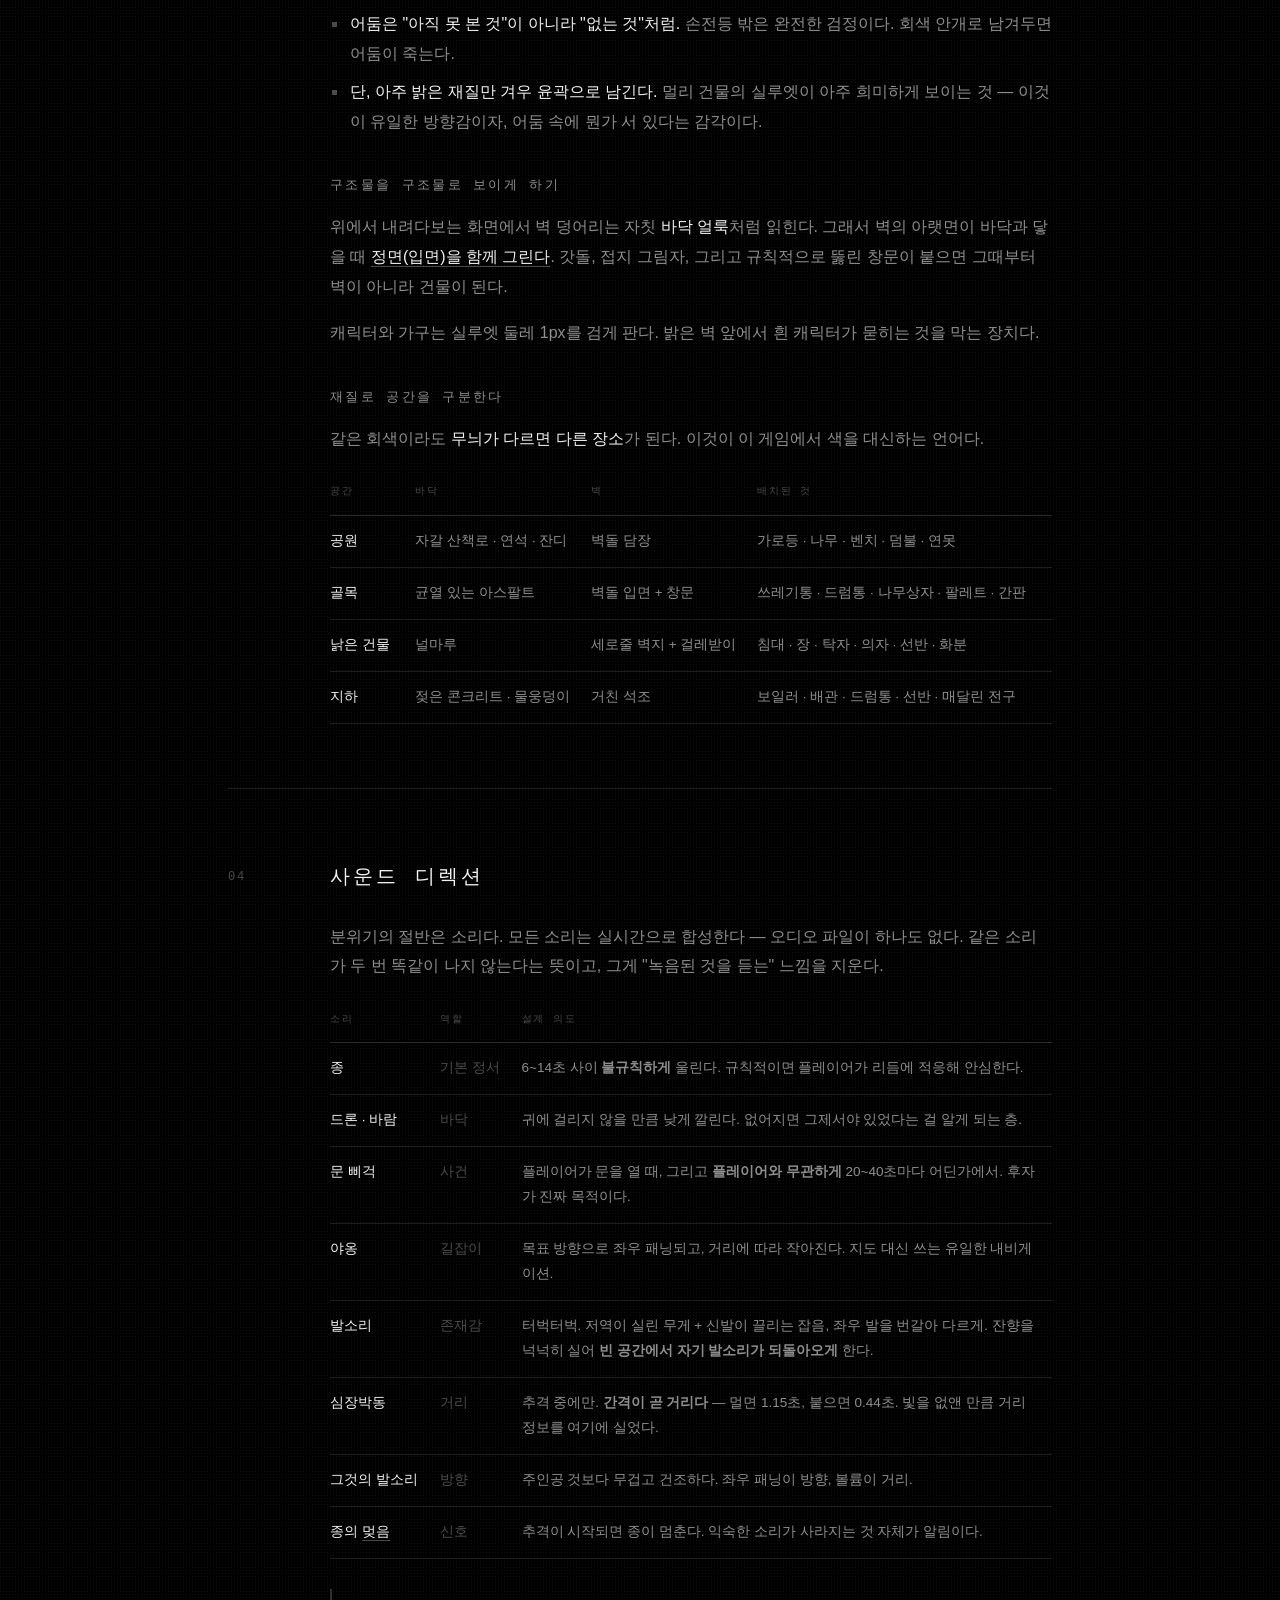
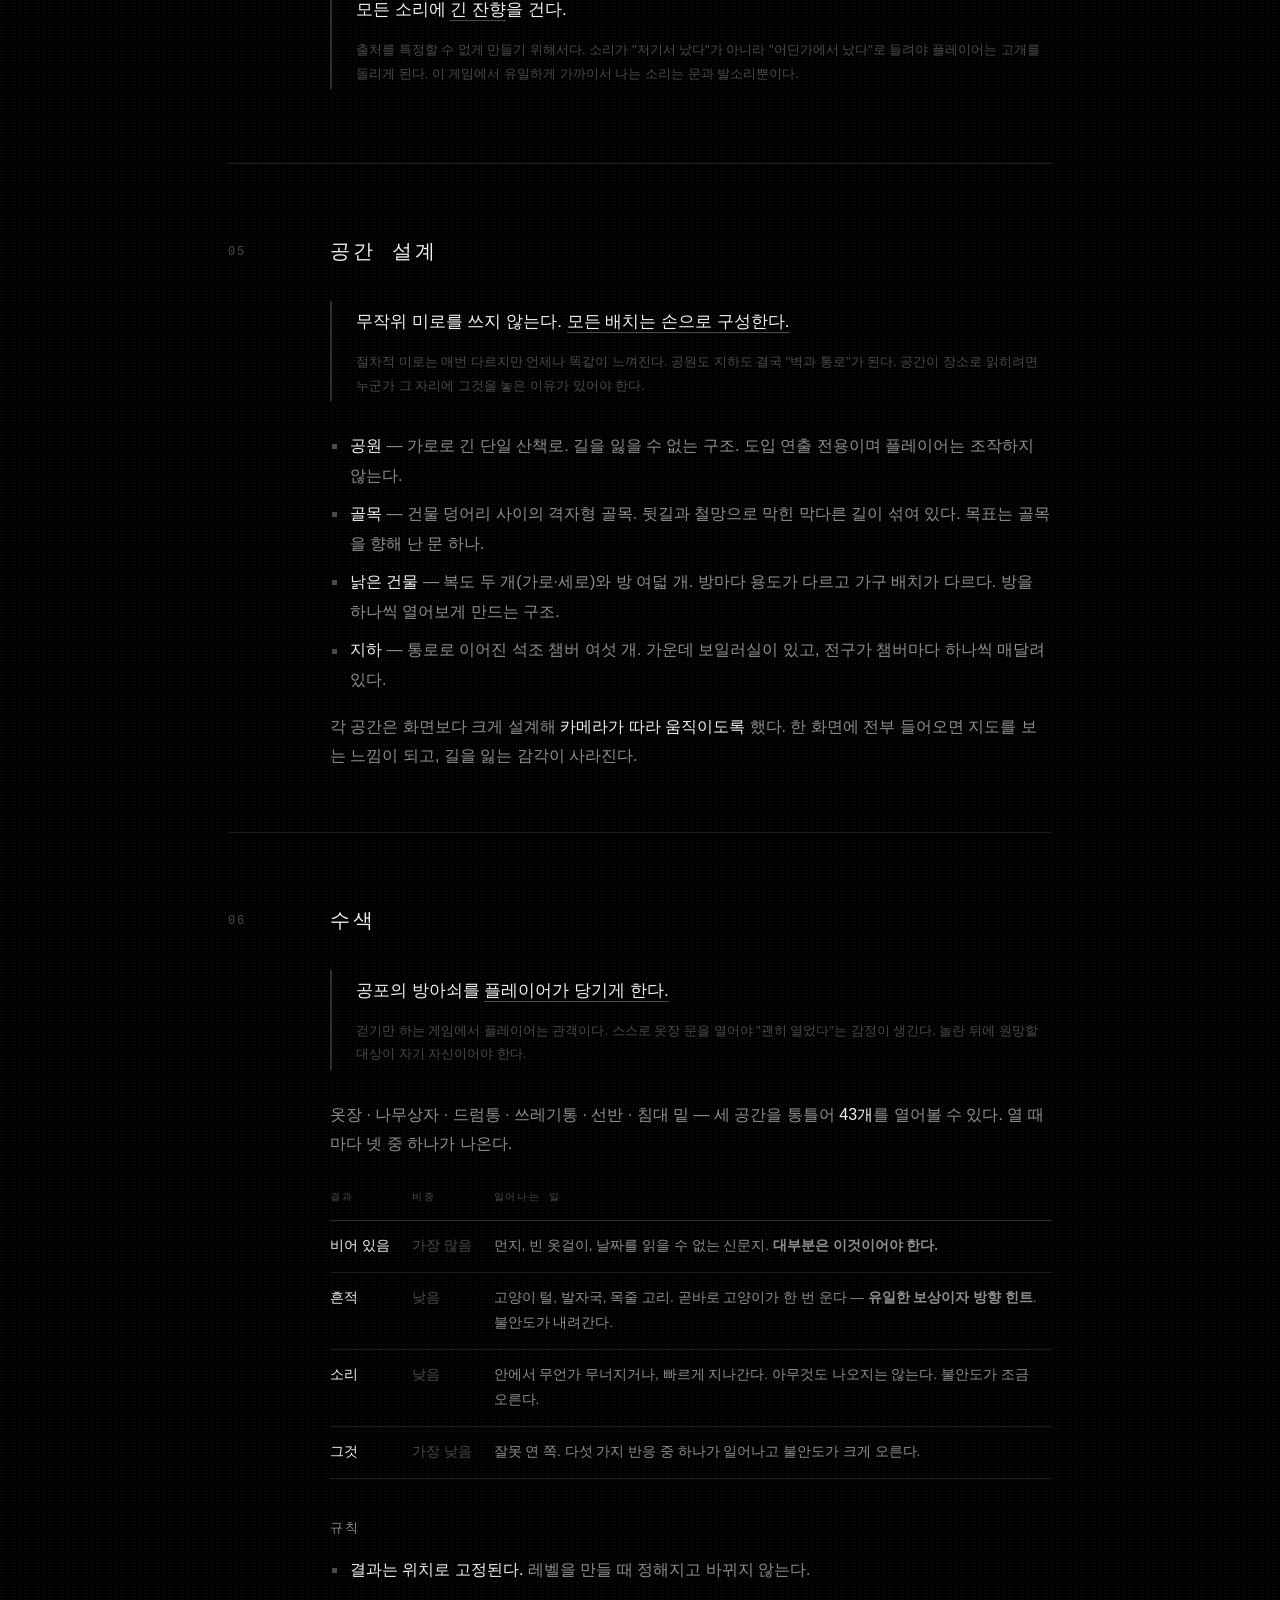
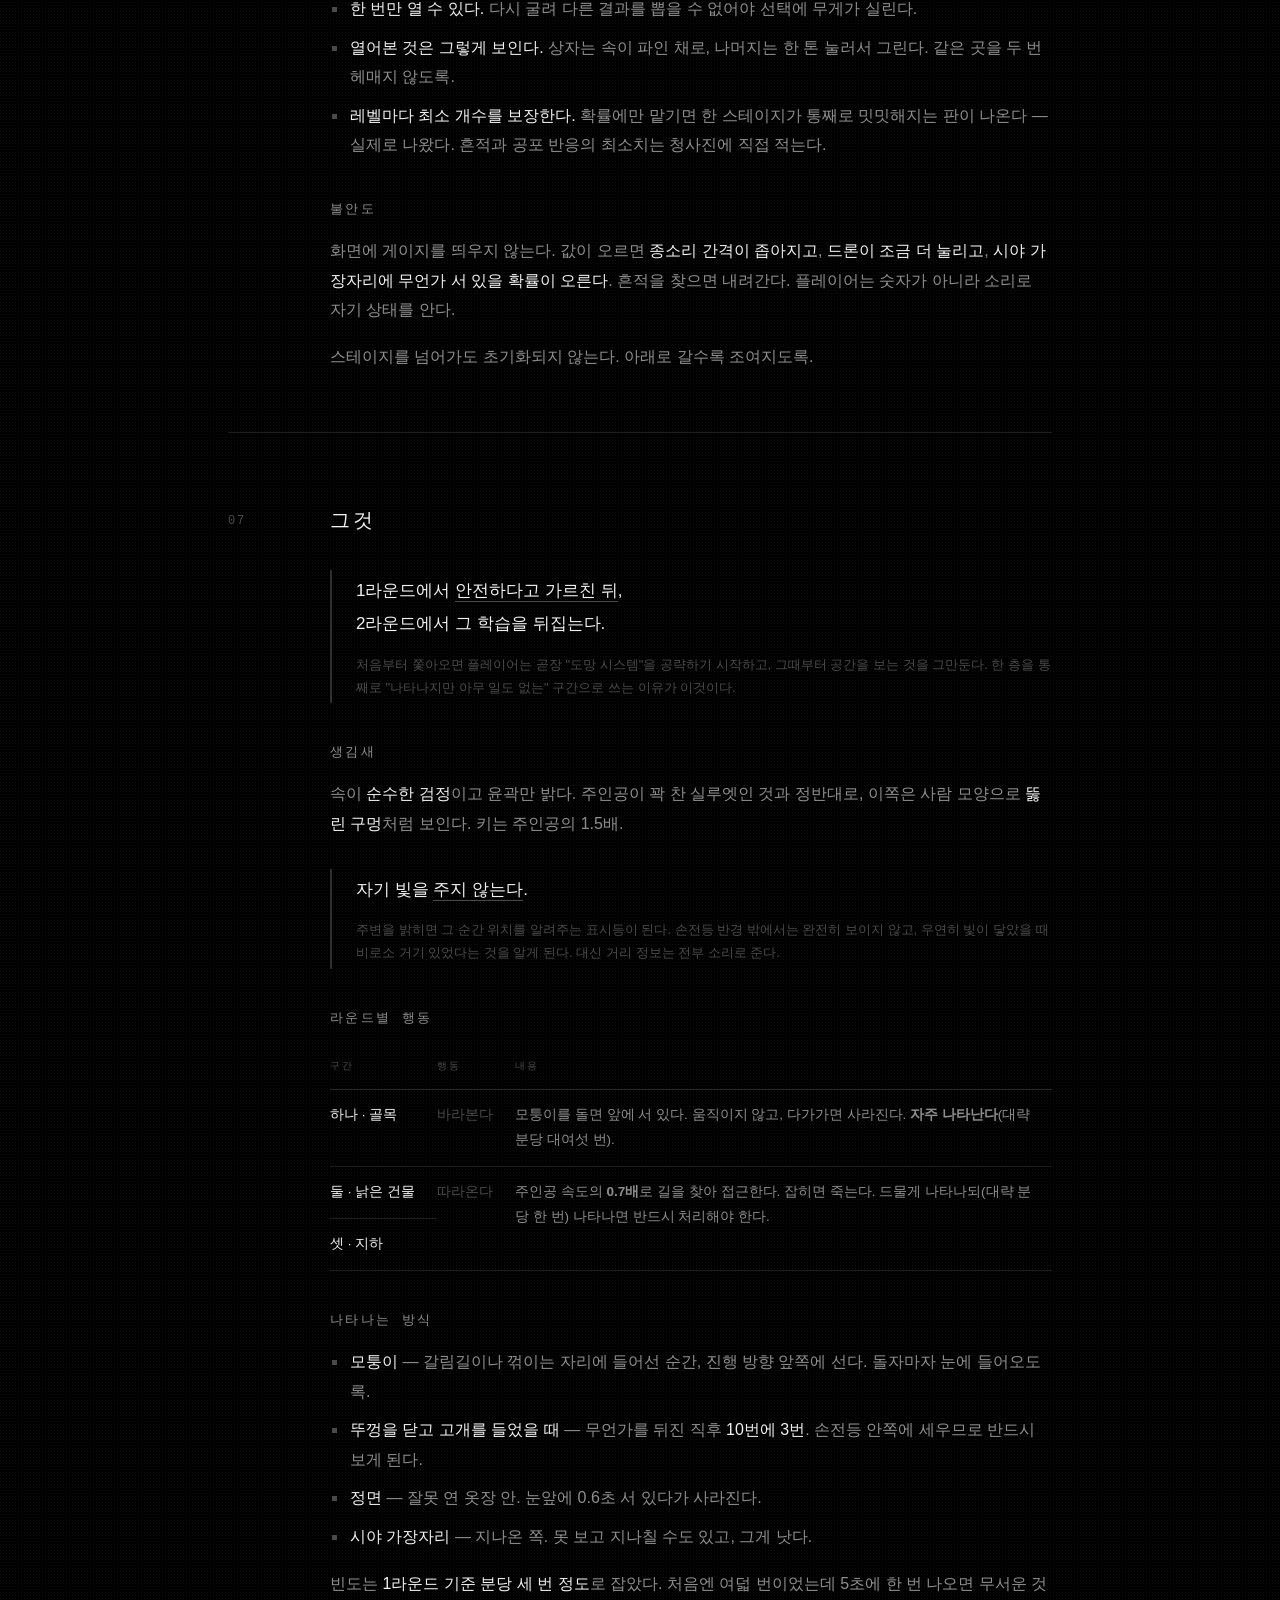
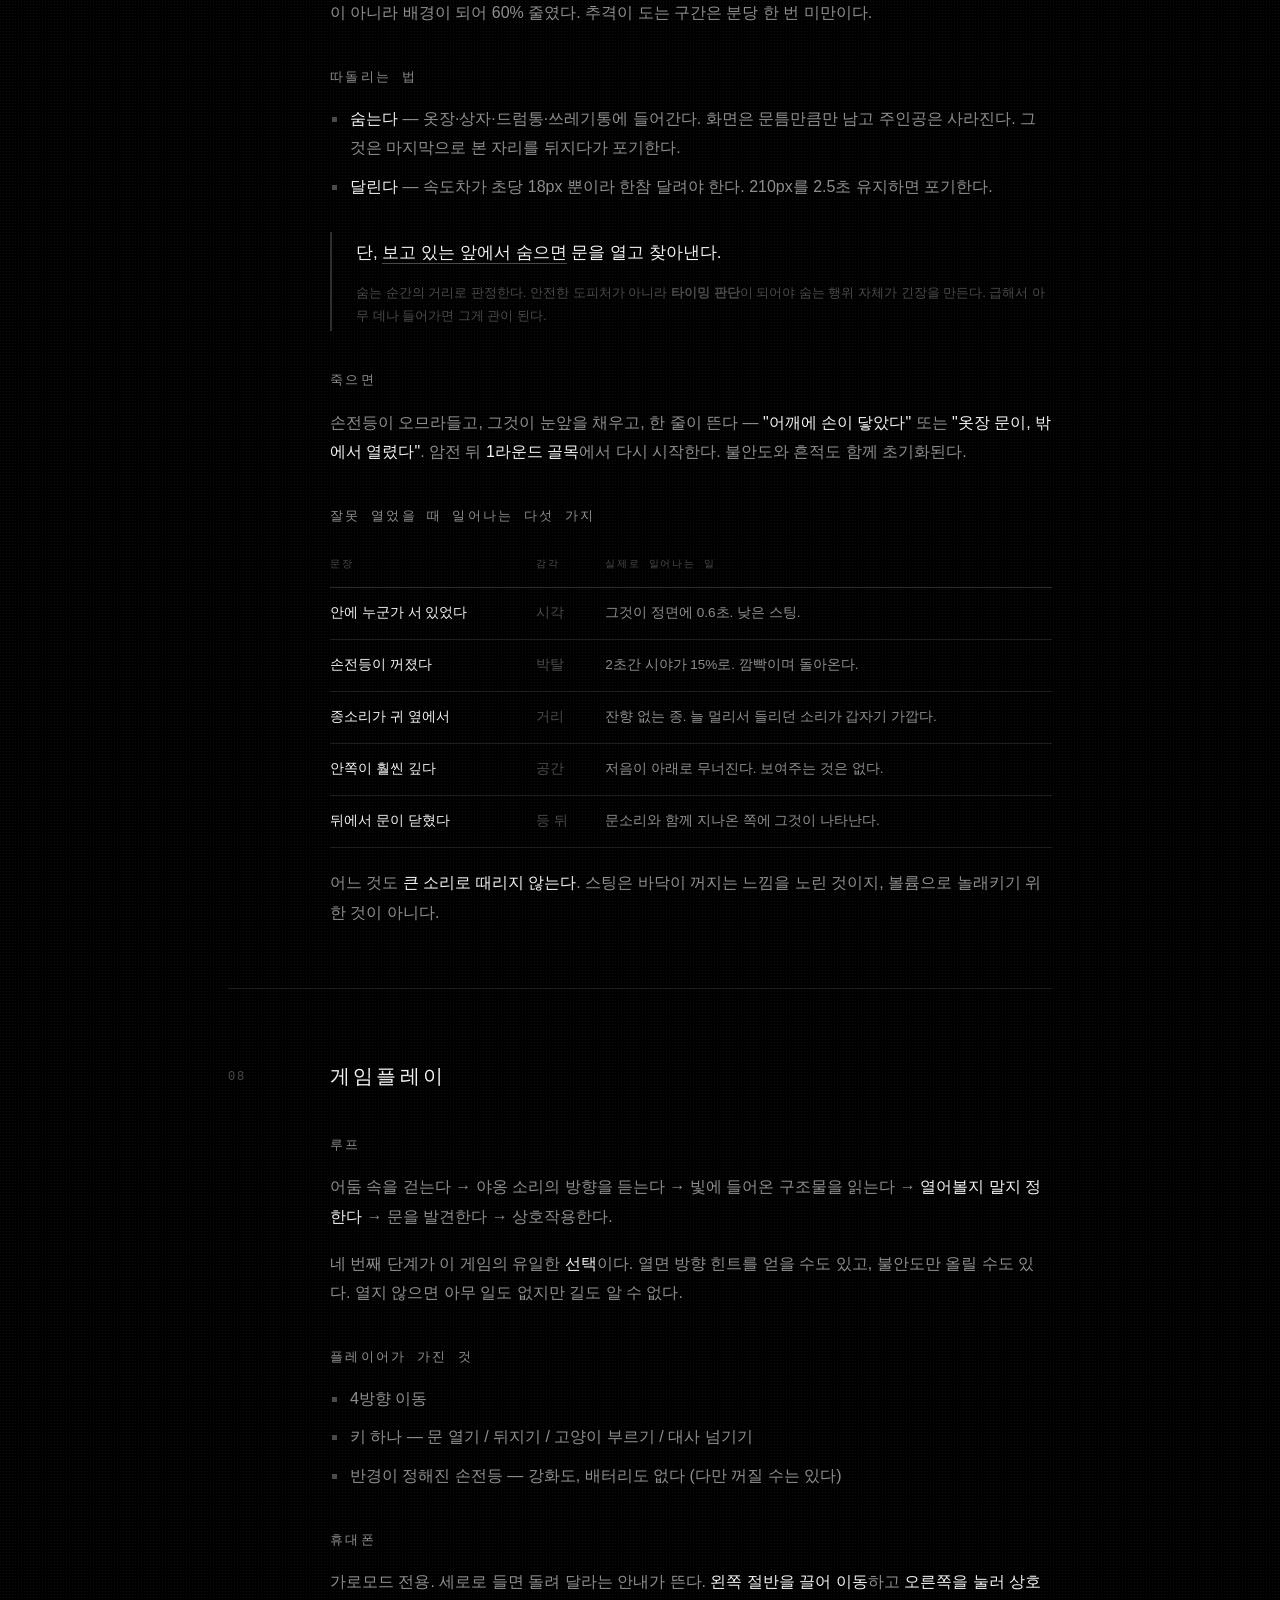
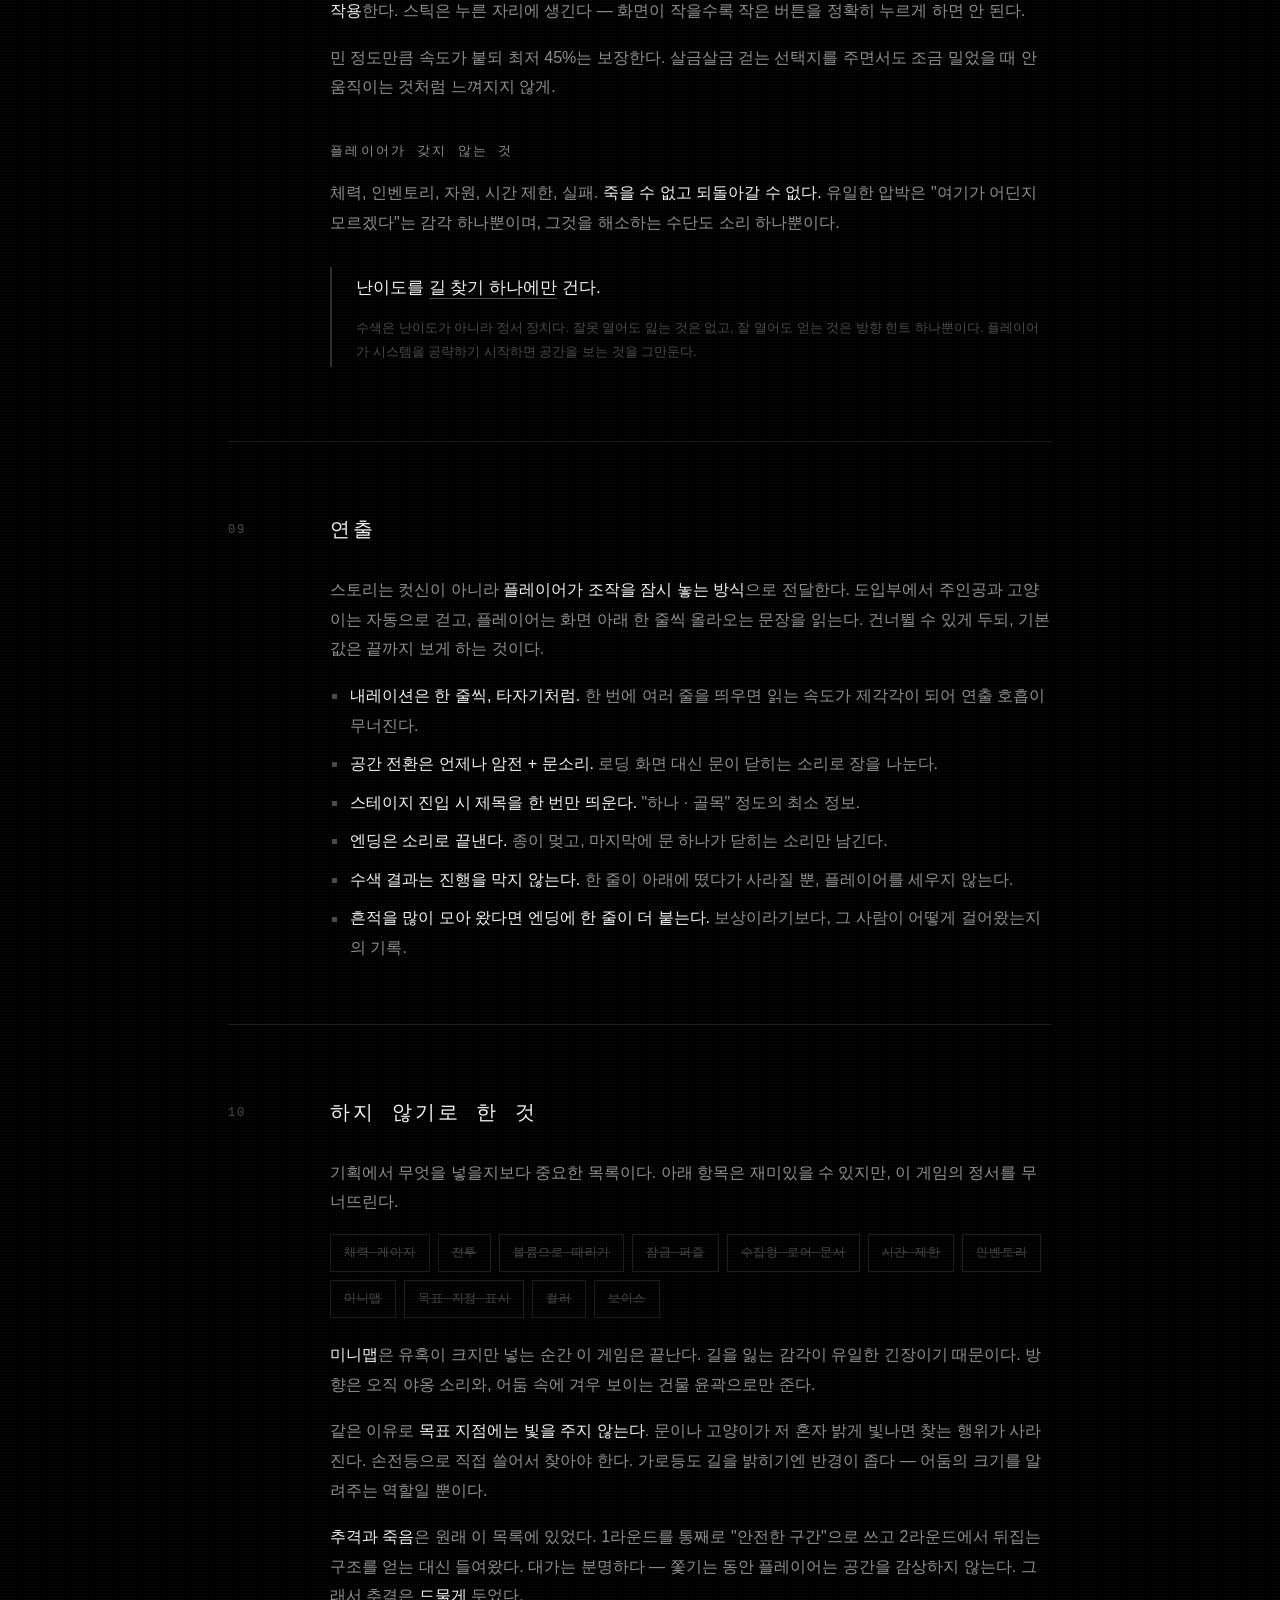
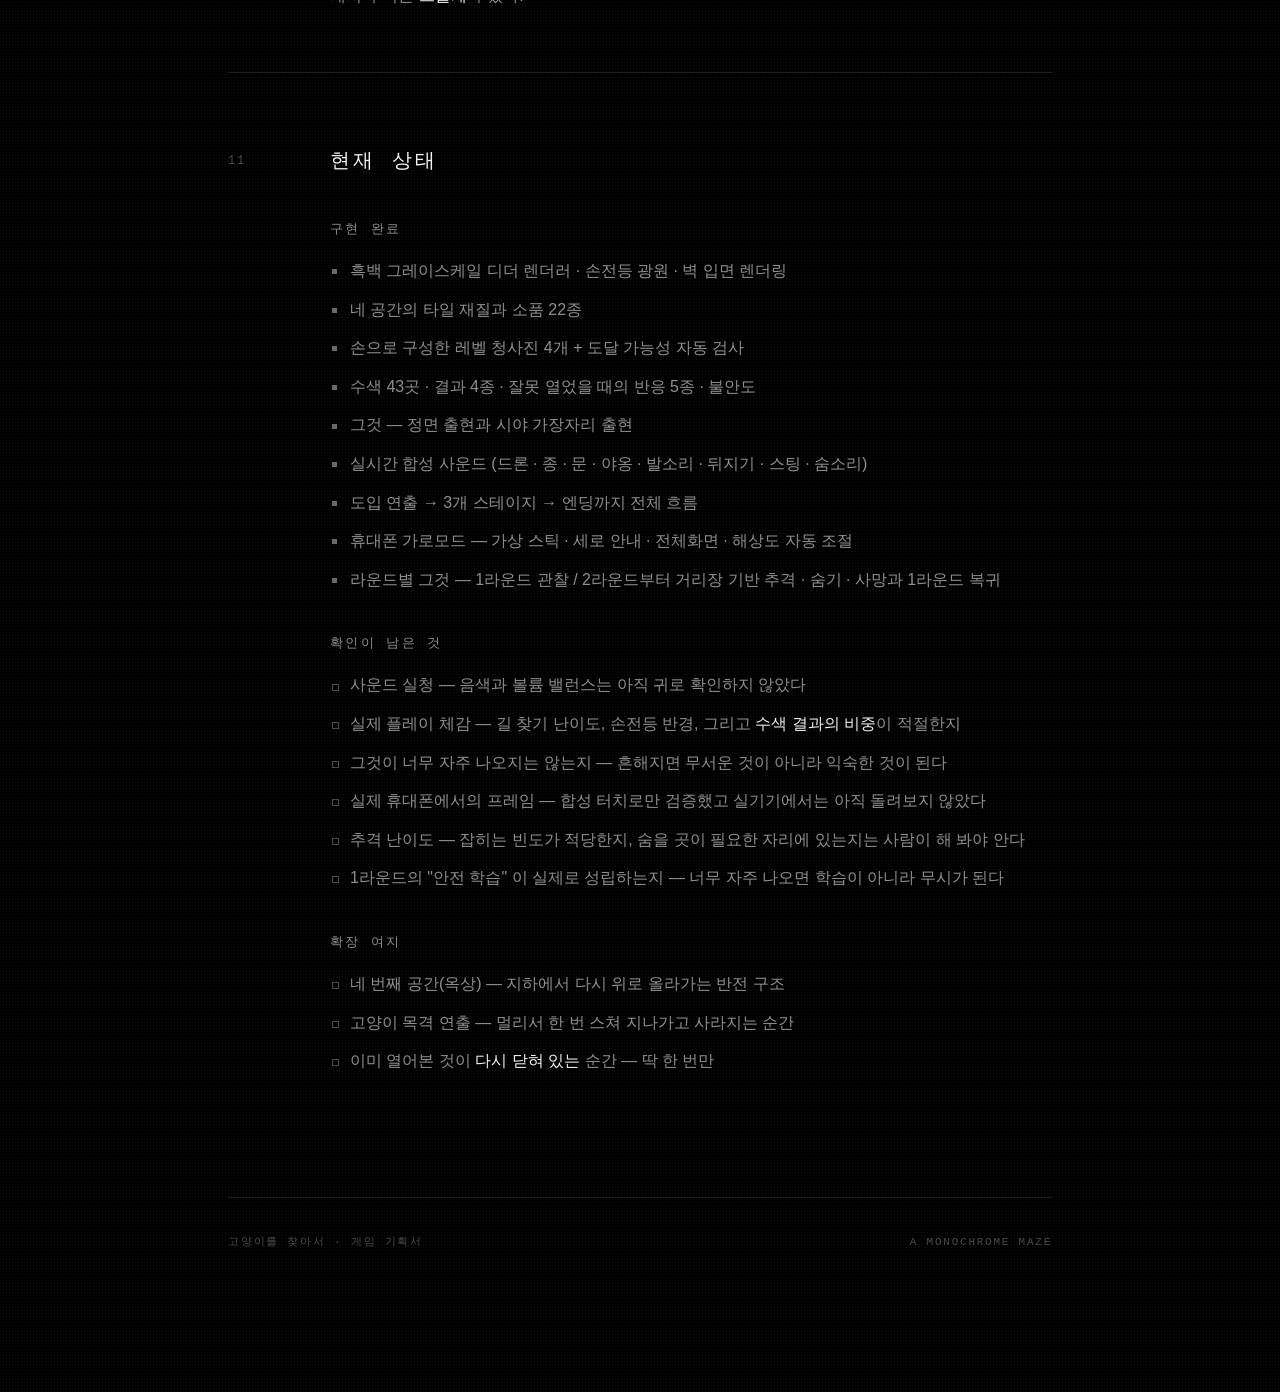
==== commit 1e34cf53: "그것에서 빛을 걷어내고, 출현을 60% 줄이고, 추격 사운드를 붙였다 출현 - 1라운드 분당 8.3회 -> 3.3회. 5초에 한 번 나오면 무서운 것이 아니라   배경이 된다. 모" ====
--- a/cat.html
+++ b/cat.html
@@ -376,7 +376,19 @@
             </tr>
             <tr>
               <td>발소리</td><td>존재감</td>
-              <td>아주 작게. 플레이어가 여기 있다는 것을 스스로에게 알려주는 정도로만.</td>
+              <td>터벅터벅. 저역이 실린 무게 + 신발이 끌리는 잡음, 좌우 발을 번갈아 다르게. 잔향을 넉넉히 실어 <strong>빈 공간에서 자기 발소리가 되돌아오게</strong> 한다.</td>
+            </tr>
+            <tr>
+              <td>심장박동</td><td>거리</td>
+              <td>추격 중에만. <strong>간격이 곧 거리다</strong> — 멀면 1.15초, 붙으면 0.44초. 빛을 없앤 만큼 거리 정보를 여기에 실었다.</td>
+            </tr>
+            <tr>
+              <td>그것의 발소리</td><td>방향</td>
+              <td>주인공 것보다 무겁고 건조하다. 좌우 패닝이 방향, 볼륨이 거리.</td>
+            </tr>
+            <tr>
+              <td>종의 <em>멎음</em></td><td>신호</td>
+              <td>추격이 시작되면 종이 멈춘다. 익숙한 소리가 사라지는 것 자체가 알림이다.</td>
             </tr>
           </tbody>
         </table>
@@ -491,8 +503,14 @@
       <p>
         속이 <strong>순수한 검정</strong>이고 윤곽만 밝다. 주인공이 꽉 찬 실루엣인 것과 정반대로,
         이쪽은 사람 모양으로 <strong>뚫린 구멍</strong>처럼 보인다. 키는 주인공의 1.5배.
-        빛은 자기 몫으로 아주 조금만 가진다 — 어둠 속에서 겨우 알아볼 정도.
-      </p>
+      </p>
+      <div class="principle">
+        <p>자기 빛을 <em>주지 않는다</em>.</p>
+        <small>
+          주변을 밝히면 그 순간 위치를 알려주는 표시등이 된다. 손전등 반경 밖에서는 완전히 보이지 않고,
+          우연히 빛이 닿았을 때 비로소 거기 있었다는 것을 알게 된다. 대신 거리 정보는 전부 소리로 준다.
+        </small>
+      </div>
 
       <h3>라운드별 행동</h3>
       <div class="scroll">
@@ -512,9 +530,14 @@
       <h3>나타나는 방식</h3>
       <ul>
         <li><strong>모퉁이</strong> — 갈림길이나 꺾이는 자리에 들어선 순간, 진행 방향 앞쪽에 선다. 돌자마자 눈에 들어오도록.</li>
+        <li><strong>뚜껑을 닫고 고개를 들었을 때</strong> — 무언가를 뒤진 직후 <strong>10번에 3번</strong>. 손전등 안쪽에 세우므로 반드시 보게 된다.</li>
         <li><strong>정면</strong> — 잘못 연 옷장 안. 눈앞에 0.6초 서 있다가 사라진다.</li>
-        <li><strong>시야 가장자리</strong> — 손전등이 겨우 닿는 거리, 대개 지나온 쪽. 못 보고 지나칠 수도 있고, 그게 낫다.</li>
-      </ul>
+        <li><strong>시야 가장자리</strong> — 지나온 쪽. 못 보고 지나칠 수도 있고, 그게 낫다.</li>
+      </ul>
+      <p>
+        빈도는 <strong>1라운드 기준 분당 세 번 정도</strong>로 잡았다. 처음엔 여덟 번이었는데
+        5초에 한 번 나오면 무서운 것이 아니라 배경이 되어 60% 줄였다. 추격이 도는 구간은 분당 한 번 미만이다.
+      </p>
 
       <h3>따돌리는 법</h3>
       <ul>
